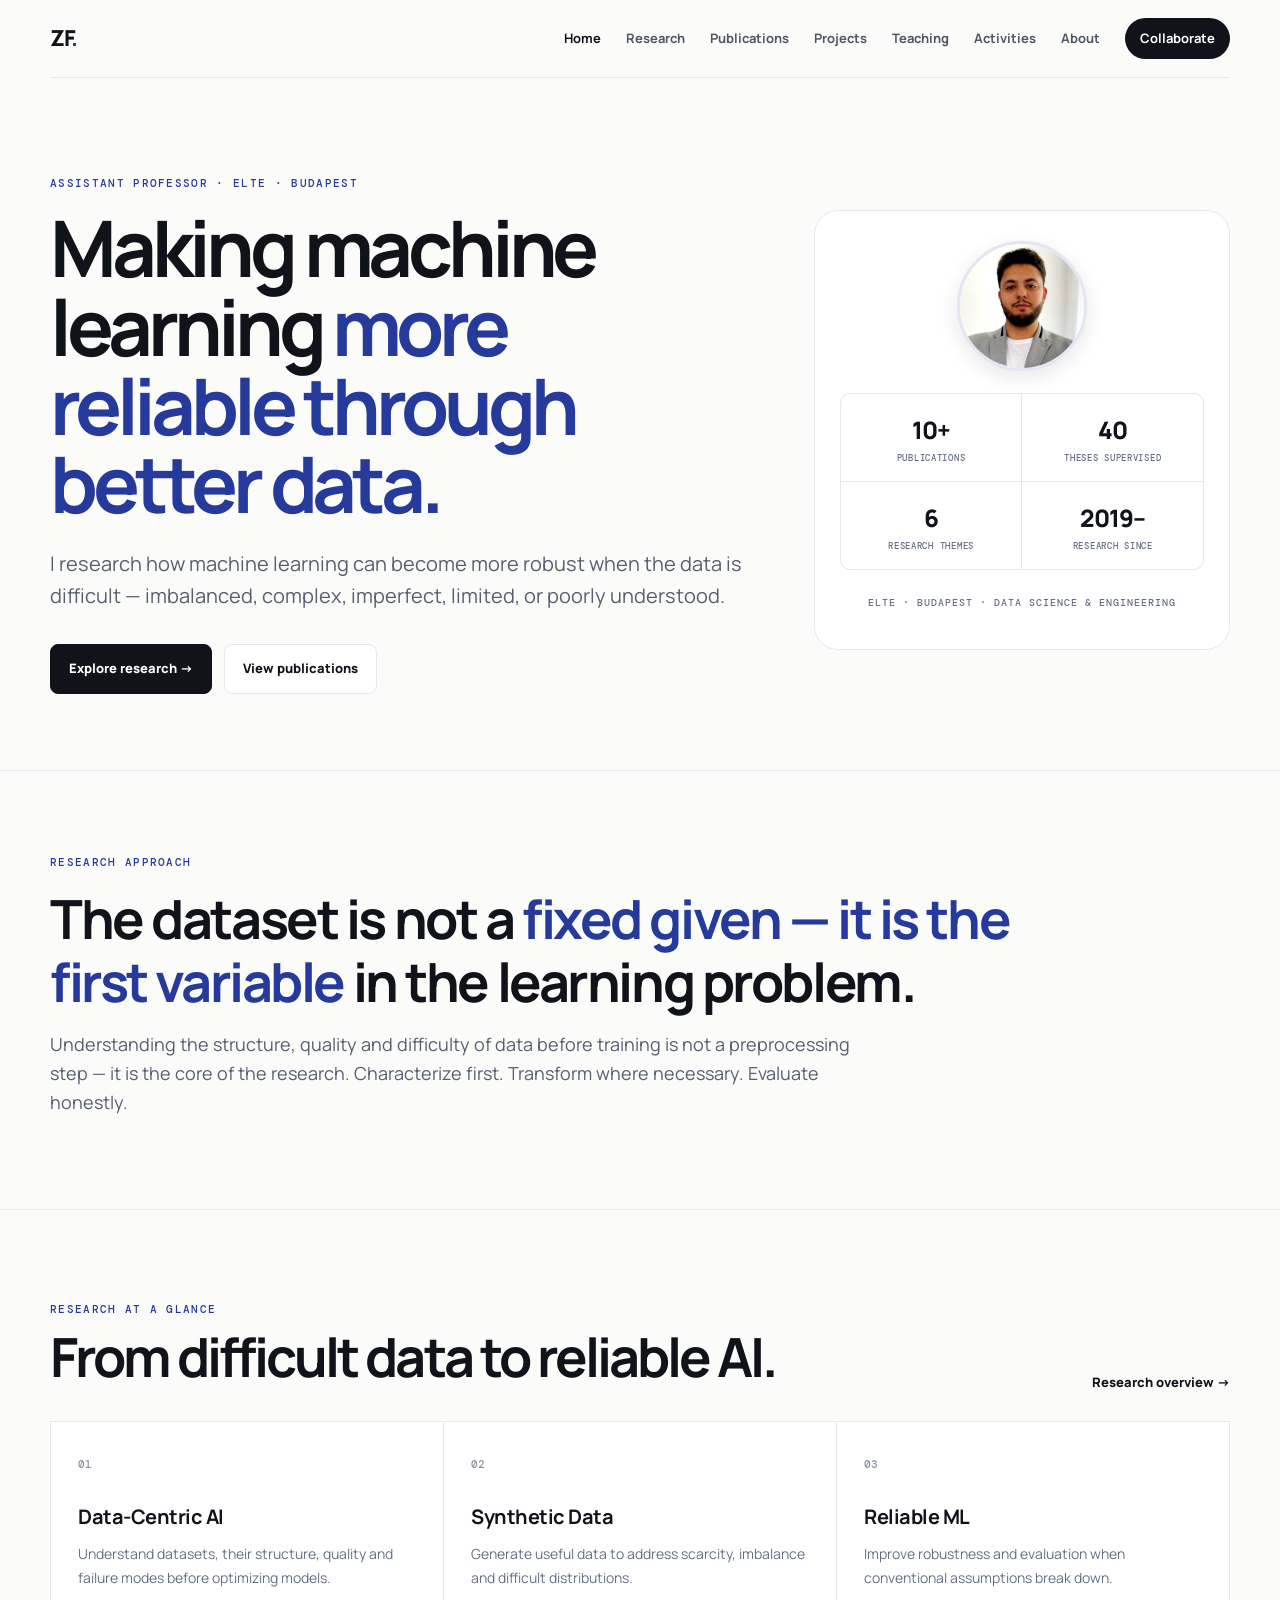
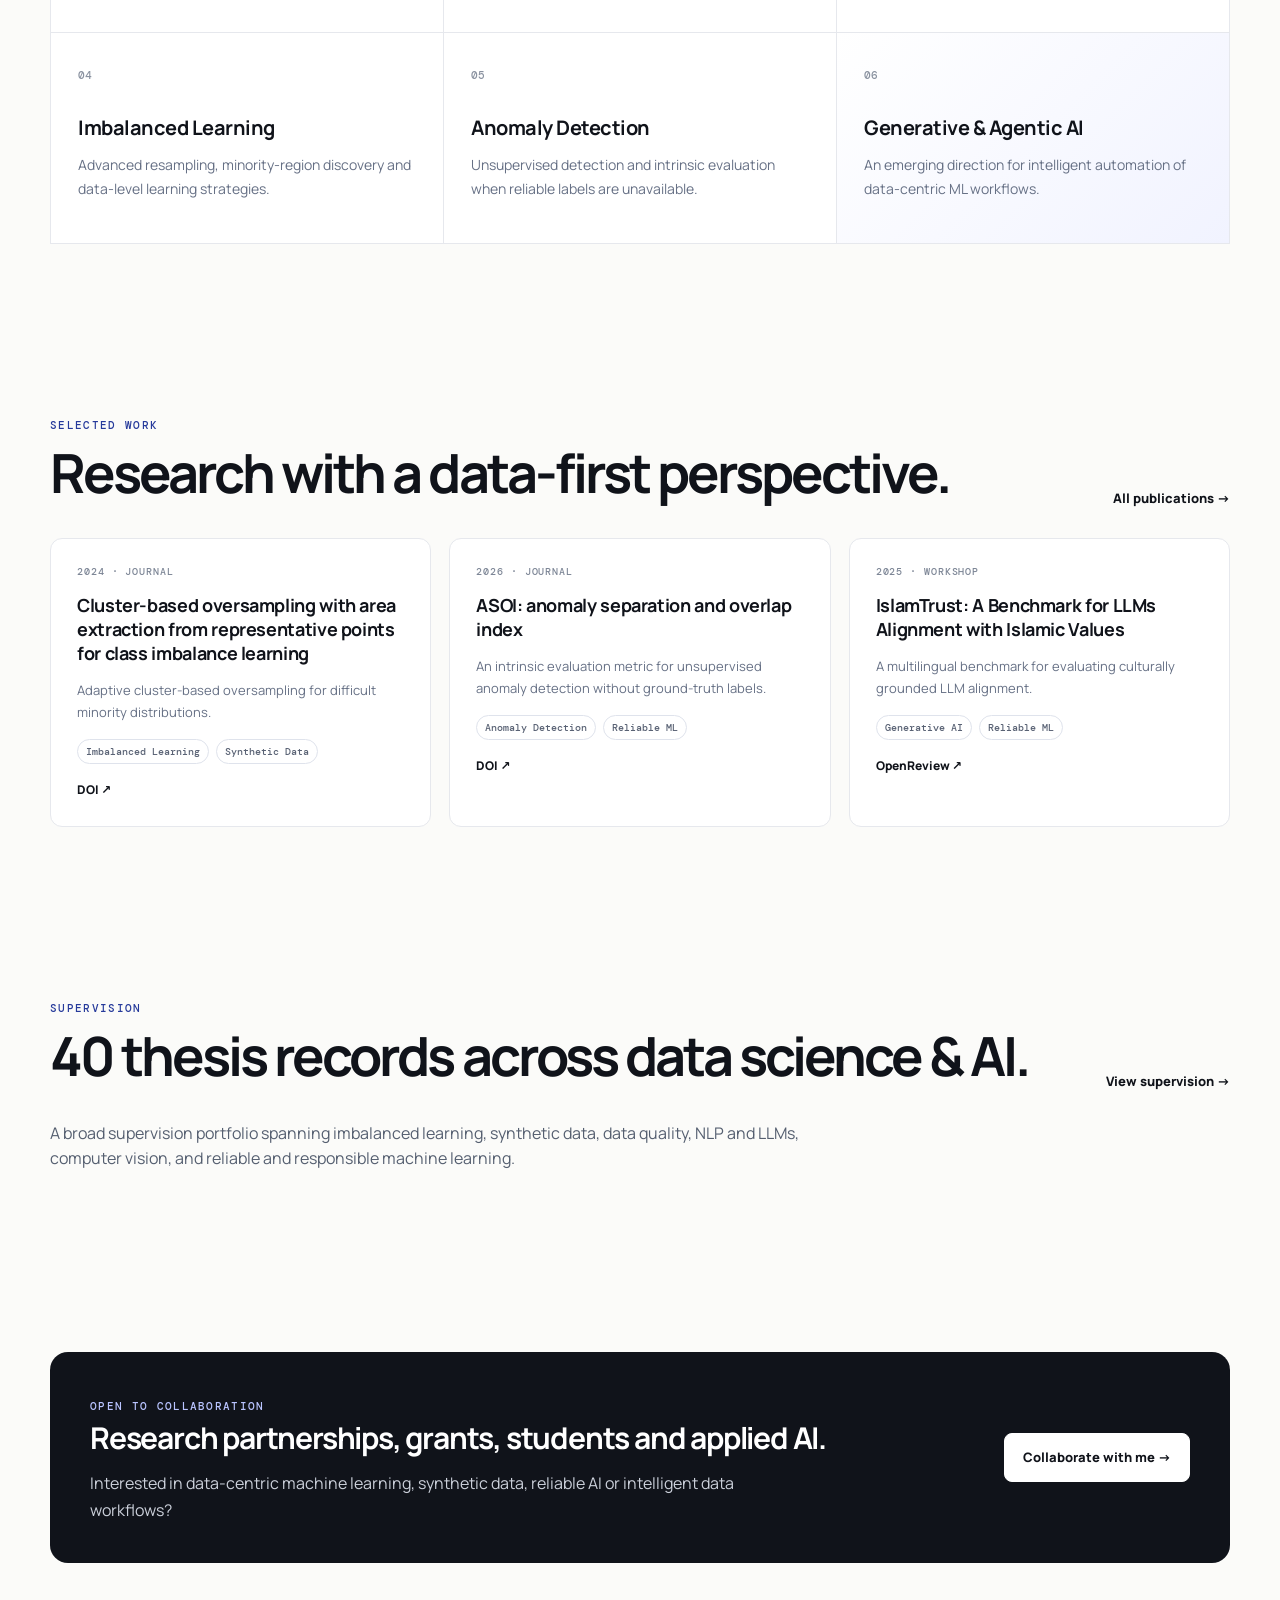
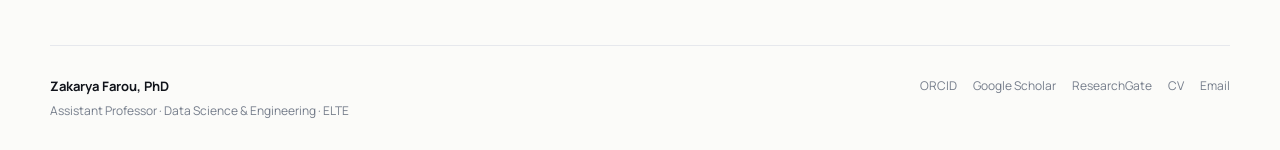
==== index.html @ cedb20f7 "Fixed Code bugs" ====
<!doctype html><html lang="en"><head><meta charset="utf-8"><meta name="viewport" content="width=device-width,initial-scale=1"><title>Zakarya Farou, PhD — Data-Centric & Reliable Machine Learning</title><meta name="description" content="Zakarya Farou is an Assistant Professor in Data Science and Engineering at Eötvös Loránd University (ELTE). Research in data-centric AI, synthetic data, imbalanced learning, anomaly detection and reliable machine learning."><meta property="og:type" content="website"><meta property="og:title" content="Zakarya Farou, PhD — Data-Centric & Reliable ML"><meta property="og:description" content="Assistant Professor at ELTE. Research in data-centric AI, synthetic data, imbalanced learning, anomaly detection and reliable machine learning."><meta property="og:url" content="https://zakaryafarou.github.io/"><meta property="og:image" content="https://zakaryafarou.github.io/assets/images/zakarya-farou.jpg"><meta property="og:site_name" content="Zakarya Farou"><meta name="twitter:card" content="summary_large_image"><meta name="twitter:title" content="Zakarya Farou, PhD"><meta name="twitter:description" content="Assistant Professor at ELTE. Research in data-centric AI, synthetic data, imbalanced learning and reliable ML."><link rel="canonical" href="https://zakaryafarou.github.io/"><link rel="stylesheet" href="css/site.css"></head><body>
<header class="nav wrap"><a class="brand" href="index.html">ZF<span>.</span></a><nav><a href="index.html">Home</a><a href="research.html">Research</a><a href="publications.html">Publications</a><a href="projects.html">Projects</a><a href="teaching.html">Teaching</a><a href="activities.html">Activities</a><a href="about.html">About</a><a class="cta" href="collaborate.html">Collaborate</a></nav><button class="menu-toggle" aria-label="Menu" aria-expanded="false"><span class="bar"></span><span class="bar"></span><span class="bar"></span></button></header>
<main><section class="hero wrap"><div><p class="eyebrow">ASSISTANT PROFESSOR · ELTE · BUDAPEST</p><h1>Making machine learning <em>more reliable through better data.</em></h1><p class="lead">I research how machine learning can become more robust when the data is difficult — imbalanced, complex, imperfect, limited, or poorly understood.</p><div class="actions"><a class="button primary" href="research.html">Explore research →</a><a class="button secondary" href="publications.html">View publications</a></div></div><div class="hero-visual"><img class="hero-photo" src="assets/images/zakarya-farou.jpg" alt="Zakarya Farou"><div class="hero-stats"><div class="hero-stat"><strong>10+</strong><span>Publications</span></div><div class="hero-stat"><strong>40</strong><span>Theses supervised</span></div><div class="hero-stat"><strong>6</strong><span>Research themes</span></div><div class="hero-stat"><strong>2019–</strong><span>Research since</span></div></div><p class="hero-id-label">ELTE · BUDAPEST · DATA SCIENCE & ENGINEERING</p></div></section>
<section class="statement"><div class="wrap"><p class="kicker">RESEARCH APPROACH</p><h2>The dataset is not a <span>fixed given — it is the first variable</span> in the learning problem.</h2><p class="lead" style="font-size:18px;max-width:800px;margin-top:16px">Understanding the structure, quality and difficulty of data before training is not a preprocessing step — it is the core of the research. Characterize first. Transform where necessary. Evaluate honestly.</p></div></section>
<section class="block wrap"><div class="section-head"><div><p class="kicker">RESEARCH AT A GLANCE</p><h2>From difficult data to reliable AI.</h2></div><a href="research.html">Research overview →</a></div><div class="theme-grid"><a class="theme" href="research.html#data"><small>01</small><h3>Data-Centric AI</h3><p>Understand datasets, their structure, quality and failure modes before optimizing models.</p></a><a class="theme" href="research.html#synthetic"><small>02</small><h3>Synthetic Data</h3><p>Generate useful data to address scarcity, imbalance and difficult distributions.</p></a><a class="theme" href="research.html#reliable"><small>03</small><h3>Reliable ML</h3><p>Improve robustness and evaluation when conventional assumptions break down.</p></a><a class="theme" href="research.html#imbalance"><small>04</small><h3>Imbalanced Learning</h3><p>Advanced resampling, minority-region discovery and data-level learning strategies.</p></a><a class="theme" href="research.html#anomaly"><small>05</small><h3>Anomaly Detection</h3><p>Unsupervised detection and intrinsic evaluation when reliable labels are unavailable.</p></a><a class="theme future" href="research.html#agentic"><small>06</small><h3>Generative & Agentic AI</h3><p>An emerging direction for intelligent automation of data-centric ML workflows.</p></a></div></section>
<section class="block wrap"><div class="section-head"><div><p class="kicker">SELECTED WORK</p><h2>Research with a data-first perspective.</h2></div><a href="publications.html">All publications →</a></div><div class="paper-grid"><article class="paper-card"><div class="paper-meta">2024 · JOURNAL</div><h3>Cluster-based oversampling with area extraction from representative points for class imbalance learning</h3><p>Adaptive cluster-based oversampling for difficult minority distributions.</p><div class="tags"><span class="tag">Imbalanced Learning</span><span class="tag">Synthetic Data</span></div><a class="paper-links" href="https://doi.org/10.1016/j.iswa.2024.200357">DOI ↗</a></article><article class="paper-card"><div class="paper-meta">2026 · JOURNAL</div><h3>ASOI: anomaly separation and overlap index</h3><p>An intrinsic evaluation metric for unsupervised anomaly detection without ground-truth labels.</p><div class="tags"><span class="tag">Anomaly Detection</span><span class="tag">Reliable ML</span></div><a class="paper-links" href="https://doi.org/10.1007/s40747-025-02204-0">DOI ↗</a></article><article class="paper-card"><div class="paper-meta">2025 · WORKSHOP</div><h3>IslamTrust: A Benchmark for LLMs Alignment with Islamic Values</h3><p>A multilingual benchmark for evaluating culturally grounded LLM alignment.</p><div class="tags"><span class="tag">Generative AI</span><span class="tag">Reliable ML</span></div><a class="paper-links" href="https://openreview.net/forum?id=PBcv90iKFB">OpenReview ↗</a></article></div></section>
<section class="block wrap"><div class="section-head"><div><p class="kicker">SUPERVISION</p><h2>40 thesis records across data science & AI.</h2></div><a href="teaching.html#supervision-record">View supervision →</a></div><p class="lead" style="font-size:16px;max-width:820px">A broad supervision portfolio spanning imbalanced learning, synthetic data, data quality, NLP and LLMs, computer vision, and reliable and responsible machine learning.</p></section><section class="block wrap"><div class="callout"><div><p class="kicker" style="color:#b9c4ff">OPEN TO COLLABORATION</p><h2>Research partnerships, grants, students and applied AI.</h2><p>Interested in data-centric machine learning, synthetic data, reliable AI or intelligent data workflows?</p></div><a class="button" href="collaborate.html">Collaborate with me →</a></div></section></main>
<footer class="wrap"><div><strong>Zakarya Farou, PhD</strong><span>Assistant Professor · Data Science & Engineering · ELTE</span></div><div class="footer-links"><a href="https://orcid.org/0000-0003-3996-2656">ORCID</a><a href="https://scholar.google.com/citations?user=FM-8ArsAAAAJ">Google Scholar</a><a href="https://www.researchgate.net/profile/Zakarya-Farou">ResearchGate</a><a href="cv.html">CV</a><a href="mailto:zakaryafarou@inf.elte.hu">Email</a></div></footer><script src="js/site.js"></script></body></html>
---- css/site.css ----
@import url('https://fonts.googleapis.com/css2?family=DM+Mono:wght@400;500&family=Manrope:wght@400;500;600;700;800&display=swap');
:root{--ink:#10131a;--muted:#667085;--line:#e6e8ed;--paper:#fbfbf9;--card:#fff;--accent:#263a9b;--accent2:#c46a18;--soft:#eef1ff;--max:1180px}
*{box-sizing:border-box}html{scroll-behavior:smooth}body{margin:0;background:var(--paper);color:var(--ink);font-family:Manrope,system-ui,sans-serif;line-height:1.65}a{color:inherit;text-decoration:none}a:hover{color:var(--accent)}.wrap{width:min(calc(100% - 40px),var(--max));margin:auto}
.nav{height:78px;border-bottom:1px solid var(--line);display:flex;align-items:center;justify-content:space-between;position:sticky;top:0;background:rgba(251,251,249,.94);backdrop-filter:blur(12px);z-index:10}.brand{font-weight:800;font-size:22px;letter-spacing:-.06em}.brand span{color:var(--accent)}nav{display:flex;gap:25px;align-items:center;font-size:13px;font-weight:700}nav a{color:#4e5665}nav a.active,nav a:hover{color:var(--ink)}nav .cta{background:var(--ink);color:#fff;padding:10px 15px;border-radius:999px}.hero{padding:88px 0 76px;display:grid;grid-template-columns:1.25fr .75fr;gap:70px;align-items:center}.eyebrow,.kicker{font:500 11px/1.2 'DM Mono',monospace;letter-spacing:.12em;color:var(--accent);text-transform:uppercase}.hero h1{font-size:clamp(44px,6.3vw,78px);line-height:1.01;letter-spacing:-.065em;margin:18px 0 25px;max-width:850px}.hero h1 em{font-style:normal;color:var(--accent)}.lead{font-size:20px;line-height:1.6;color:#555f70;max-width:720px}.actions{display:flex;gap:12px;margin-top:32px;flex-wrap:wrap}.button{display:inline-flex;align-items:center;gap:10px;padding:13px 18px;border-radius:8px;font-weight:800;font-size:13px;border:1px solid var(--line)}.button.primary{background:var(--ink);color:#fff;border-color:var(--ink)}.button.secondary{background:#fff}.hero-visual{min-height:390px;border:1px solid var(--line);border-radius:24px;background:#fff;padding:30px 25px;display:flex;flex-direction:column;align-items:center;justify-content:center}.visual-grid{position:absolute;inset:0;background-image:linear-gradient(#edf0f5 1px,transparent 1px),linear-gradient(90deg,#edf0f5 1px,transparent 1px);background-size:42px 42px}.visual-core{position:absolute;left:50%;top:50%;transform:translate(-50%,-50%);width:150px;height:150px;border:1px solid #b7c0ec;border-radius:50%;box-shadow:0 0 0 22px #f4f5ff,0 0 0 23px #dce2ff}.visual-core:after{content:'DATA';position:absolute;inset:0;display:grid;place-items:center;font:500 13px 'DM Mono';color:var(--accent)}.signal{position:absolute;height:1px;background:#aab3c9;transform-origin:left}.s1{width:160px;left:14%;top:28%;transform:rotate(17deg)}.s2{width:180px;left:52%;top:34%;transform:rotate(136deg)}.s3{width:170px;left:43%;top:63%;transform:rotate(-26deg)}.dot{width:9px;height:9px;background:var(--accent);border-radius:50%;position:absolute}.d1{left:13%;top:27%}.d2{right:15%;top:28%}.d3{left:38%;bottom:14%}.visual-caption{position:absolute;bottom:18px;left:20px;font:500 10px 'DM Mono';letter-spacing:.1em;color:#70798a}.statement{border-top:1px solid var(--line);border-bottom:1px solid var(--line);padding:74px 0}.statement h2{font-size:clamp(30px,4.4vw,54px);line-height:1.16;letter-spacing:-.045em;max-width:1000px;margin:18px 0}.statement h2 span{color:var(--accent)}section.block{padding:82px 0}.section-head{display:flex;justify-content:space-between;align-items:end;gap:25px;margin-bottom:28px}.section-head h2,.page-head h1{font-size:clamp(34px,4.5vw,54px);line-height:1.08;letter-spacing:-.055em;margin:8px 0}.section-head>a{font-size:13px;font-weight:800}.theme-grid{display:grid;grid-template-columns:repeat(3,1fr);gap:1px;background:var(--line);border:1px solid var(--line)}.theme{background:#fff;padding:27px;min-height:210px}.theme small{font:500 11px 'DM Mono';color:#8a92a0}.theme h3{font-size:20px;letter-spacing:-.025em;margin:25px 0 9px}.theme p{font-size:14px;color:var(--muted);margin:0}.theme.future{background:linear-gradient(135deg,#fff,#f1f3ff)}.paper-grid{display:grid;grid-template-columns:repeat(3,1fr);gap:18px}.paper-card{background:#fff;border:1px solid var(--line);padding:26px;border-radius:12px}.paper-meta{font:500 10px 'DM Mono';letter-spacing:.09em;text-transform:uppercase;color:#7d8696}.paper-card h3{font-size:18px;line-height:1.35;letter-spacing:-.02em;margin:15px 0}.paper-card p{font-size:13px;color:var(--muted)}.tags{display:flex;gap:7px;flex-wrap:wrap;margin:16px 0}.tag{font:500 10px 'DM Mono';border:1px solid #dfe3ec;border-radius:999px;padding:5px 8px;color:#596274}.paper-links{display:flex;gap:12px;font-size:12px;font-weight:800}.callout{background:var(--ink);color:#fff;border-radius:18px;padding:40px;display:flex;justify-content:space-between;gap:30px;align-items:center}.callout h2{margin:0;font-size:30px;letter-spacing:-.04em}.callout p{color:#cbd0da;max-width:650px;margin:8px 0 0}.callout .button{background:#fff;color:var(--ink);border-color:#fff}.page-head{padding:76px 0 48px;border-bottom:1px solid var(--line)}.page-head p{max-width:720px;color:var(--muted);font-size:18px}.research-flow{display:grid;grid-template-columns:repeat(6,1fr);gap:0;margin:35px 0}.flow{padding:20px 13px;border:1px solid var(--line);margin-right:-1px;background:#fff;min-height:140px}.flow strong{display:block;font-size:13px}.flow span{font-size:11px;color:var(--muted)}.research-section{padding:48px 0;border-bottom:1px solid var(--line);display:grid;grid-template-columns:.7fr 1.3fr;gap:70px}.research-section h2{font-size:28px;letter-spacing:-.035em;margin:0}.research-section p{color:#5f6877}.project-list{display:grid;gap:16px}.project{background:#fff;border:1px solid var(--line);padding:27px;border-radius:12px}.project .status{font:500 10px 'DM Mono';text-transform:uppercase;color:var(--accent)}.project h2{margin:10px 0;font-size:24px;letter-spacing:-.03em}.project p{color:var(--muted);max-width:800px}.project-meta{display:flex;gap:25px;flex-wrap:wrap;font-size:12px;color:#697282}.filters{display:flex;gap:9px;flex-wrap:wrap;margin:25px 0}.filter{cursor:pointer;border:1px solid var(--line);background:#fff;padding:8px 12px;border-radius:999px;font:500 11px 'DM Mono'}.filter.active{background:var(--ink);color:#fff;border-color:var(--ink)}.pub-list{display:grid;gap:0;border-top:1px solid var(--line)}.pub{display:grid;grid-template-columns:75px 1fr auto;gap:25px;padding:27px 0;border-bottom:1px solid var(--line)}.pub-year{font:500 12px 'DM Mono';color:#7a8290}.pub h2{font-size:19px;line-height:1.35;margin:0 0 8px;letter-spacing:-.025em}.pub .authors,.pub .venue{font-size:13px;color:var(--muted)}.pub-links{display:flex;gap:10px;justify-content:end;font-size:11px;font-weight:800}.bio-grid{display:grid;grid-template-columns:1.2fr .8fr;gap:60px}.profile-box{background:#fff;border:1px solid var(--line);padding:28px;border-radius:14px}.profile-box dl{display:grid;grid-template-columns:120px 1fr;gap:12px;font-size:13px;margin:0}.profile-box dt{color:#7a8290}.profile-box dd{margin:0;font-weight:700}.contact-grid{display:grid;grid-template-columns:repeat(2,1fr);gap:18px}.contact-card{background:#fff;border:1px solid var(--line);padding:26px;border-radius:12px}.contact-card h3{margin-top:0}.contact-card p{color:var(--muted);font-size:14px}.timeline{border-left:1px solid #cfd4dd;margin:20px 0 0 8px}.event{padding:0 0 32px 28px;position:relative}.event:before{content:'';width:9px;height:9px;border-radius:50%;background:var(--accent);position:absolute;left:-5px;top:6px}.event .year{font:500 11px 'DM Mono';color:var(--accent)}footer{border-top:1px solid var(--line);padding:30px 0;margin-top:50px;display:flex;justify-content:space-between;gap:25px;font-size:12px;color:#747c8a}footer strong{display:block;color:var(--ink);font-size:13px}footer span{display:block;margin-top:3px}.footer-links{display:flex;gap:16px;flex-wrap:wrap}.note{font-size:12px;color:#7b8390;margin-top:25px}.hide{display:none!important}
/* Hamburger menu */
.menu-toggle{display:none;background:none;border:none;cursor:pointer;padding:6px;color:var(--ink);flex-direction:column;gap:5px;align-items:center;justify-content:center;margin-left:8px}
.menu-toggle .bar{display:block;width:22px;height:2px;background:currentColor;border-radius:1px;transition:transform .22s ease,opacity .22s ease}
.menu-toggle.open .bar:nth-child(1){transform:translateY(7px) rotate(45deg)}
.menu-toggle.open .bar:nth-child(2){opacity:0;transform:scaleX(0)}
.menu-toggle.open .bar:nth-child(3){transform:translateY(-7px) rotate(-45deg)}
@media(max-width:900px){nav{gap:12px}.nav{padding:0 20px}.hero{grid-template-columns:1fr;gap:35px}.hero-visual{min-height:300px}.theme-grid,.paper-grid{grid-template-columns:1fr 1fr}.research-flow{grid-template-columns:repeat(3,1fr)}.research-section,.bio-grid{grid-template-columns:1fr;gap:25px}.pub{grid-template-columns:55px 1fr}.pub-links{grid-column:2;justify-content:start}.contact-grid{grid-template-columns:1fr}}
@media(max-width:650px){
.menu-toggle{display:flex}
nav{display:none;flex-direction:column;gap:2px;position:absolute;top:78px;left:0;right:0;background:rgba(251,251,249,.98);border-bottom:1px solid var(--line);padding:10px 20px 16px;z-index:20;backdrop-filter:blur(12px)}
nav.open{display:flex}
nav .cta{margin-top:6px;align-self:flex-start}
.wrap{width:min(calc(100% - 28px),var(--max))}.hero{padding:58px 0}.hero h1{font-size:44px}.theme-grid,.paper-grid{grid-template-columns:1fr}.statement{padding:55px 0}.section-head{display:block}.research-flow{grid-template-columns:1fr 1fr}.flow{min-height:110px}.callout{display:block;padding:28px}.callout .button{margin-top:20px}footer{display:block}.footer-links{margin-top:15px}}

/* Profile photo */
.profile-photo {
  display: flex;
  justify-content: center;
  margin: 1.5rem 0 2rem;
}
.profile-photo img {
  width: 180px;
  height: 180px;
  object-fit: cover;
  border-radius: 50%;
  border: 4px solid rgba(30, 42, 110, 0.10);
}
.hero-photo{display:block;width:130px;height:130px;object-fit:cover;border-radius:50%;border:3px solid rgba(38,58,155,.12);box-shadow:0 6px 20px rgba(16,19,26,.1);margin:0 auto 22px}
.hero-stats{display:grid;grid-template-columns:1fr 1fr;gap:1px;background:var(--line);border:1px solid var(--line);border-radius:10px;overflow:hidden;width:100%;margin-bottom:16px}
.hero-stat{background:#fff;padding:16px;text-align:center}
.hero-stat strong{display:block;font-size:24px;font-weight:800;letter-spacing:-.04em;color:var(--ink)}
.hero-stat span{font:500 9px/1.4 'DM Mono';text-transform:uppercase;letter-spacing:.08em;color:var(--muted);display:block;margin-top:3px}
.hero-id-label{font:500 10px 'DM Mono';letter-spacing:.1em;color:var(--muted);text-align:center}

/* Research evolution timeline */
.evolution-block{padding-top:5.5rem}.evolution-intro{max-width:430px;color:var(--muted);line-height:1.7}.evolution-timeline{position:relative;margin-top:3rem;padding-left:150px}.evolution-timeline:before{content:"";position:absolute;left:118px;top:8px;bottom:8px;width:1px;background:var(--line)}.evolution-item{position:relative;display:grid;grid-template-columns:1fr;gap:.7rem;padding:0 0 2.7rem}.evolution-year{position:absolute;left:-150px;top:0;width:105px;text-align:right;font-size:.72rem;letter-spacing:.12em;font-weight:700;color:var(--muted)}.evolution-dot{position:absolute;left:-36px;top:3px;width:10px;height:10px;border:2px solid var(--ink);background:var(--paper);border-radius:50%;box-sizing:border-box}.evolution-card{border:1px solid var(--line);background:rgba(255,255,255,.025);padding:1.35rem 1.5rem}.evolution-card span{font-size:.68rem;letter-spacing:.14em;font-weight:700;color:var(--accent)}.evolution-card h3{margin:.45rem 0 .6rem;font-size:1.15rem;line-height:1.3}.evolution-card p{margin:0;max-width:760px;color:var(--muted);line-height:1.7}.evolution-item.current .evolution-card{border-color:var(--accent);box-shadow:inset 3px 0 0 var(--accent)}.evolution-item.current .evolution-dot{background:var(--accent);border-color:var(--accent)}.evolution-item.emerging .evolution-card{border-style:dashed}.evolution-item.emerging .evolution-dot{border-color:var(--accent)}
@media(max-width:760px){.evolution-timeline{padding-left:34px}.evolution-timeline:before{left:8px}.evolution-year{position:static;width:auto;text-align:left;margin-left:0;margin-bottom:.15rem}.evolution-dot{left:3px;top:42px}.evolution-item{padding-bottom:2rem}.evolution-intro{margin-top:1rem}}

/* Supervision record */
.section-lead{max-width:780px;color:var(--muted);font-size:15px;margin:12px 0 0}.supervision-stats{display:grid;grid-template-columns:repeat(auto-fit,minmax(150px,1fr));gap:1px;background:var(--line);border:1px solid var(--line);margin:30px 0}.supervision-stat{background:#fff;padding:22px}.supervision-stat strong{display:block;font-size:25px;letter-spacing:-.04em}.supervision-stat span{font:500 10px 'DM Mono';text-transform:uppercase;letter-spacing:.08em;color:var(--muted)}.supervision-themes{display:flex;flex-wrap:wrap;gap:7px;margin:24px 0}.supervision-list{display:grid;grid-template-columns:repeat(2,1fr);gap:12px;margin-top:28px}.supervision-item{background:#fff;border:1px solid var(--line);padding:20px;border-radius:10px}.supervision-meta{font:500 10px 'DM Mono';text-transform:uppercase;letter-spacing:.08em;color:var(--accent)}.supervision-item h3{font-size:16px;line-height:1.4;letter-spacing:-.015em;margin:10px 0 0}.supervision-item h3::first-letter{}
@media(max-width:760px){.supervision-list{grid-template-columns:1fr}}

/* Publication overview */
.pub-overview{display:grid;grid-template-columns:1.1fr .9fr;gap:45px;align-items:end;margin-bottom:42px}.pub-overview h2{font-size:clamp(28px,3.8vw,44px);line-height:1.1;letter-spacing:-.05em;margin:8px 0 12px}.pub-overview p{max-width:700px;color:var(--muted);font-size:15px}.pub-overview-stats{display:grid;grid-template-columns:repeat(3,1fr);gap:1px;background:var(--line);border:1px solid var(--line)}.pub-overview-stats div{background:#fff;padding:18px}.pub-overview-stats strong{display:block;font-size:20px;letter-spacing:-.035em}.pub-overview-stats span{display:block;margin-top:5px;font:500 9px/1.4 'DM Mono';text-transform:uppercase;letter-spacing:.06em;color:var(--muted)}
.pub.selected{background:linear-gradient(90deg,rgba(238,241,255,.45),transparent);padding-left:12px;padding-right:12px;margin:0 -12px}.pub-type{font:500 9px 'DM Mono';letter-spacing:.08em;text-transform:uppercase;color:var(--accent);margin-bottom:7px}.pub .tags{margin:10px 0 0}.pub .tag{font-size:9px;padding:4px 7px}
@media(max-width:900px){.pub-overview{grid-template-columns:1fr;gap:20px}}
@media(max-width:650px){.pub-overview-stats{grid-template-columns:1fr}.pub.selected{margin:0;padding-left:10px;padding-right:10px}}
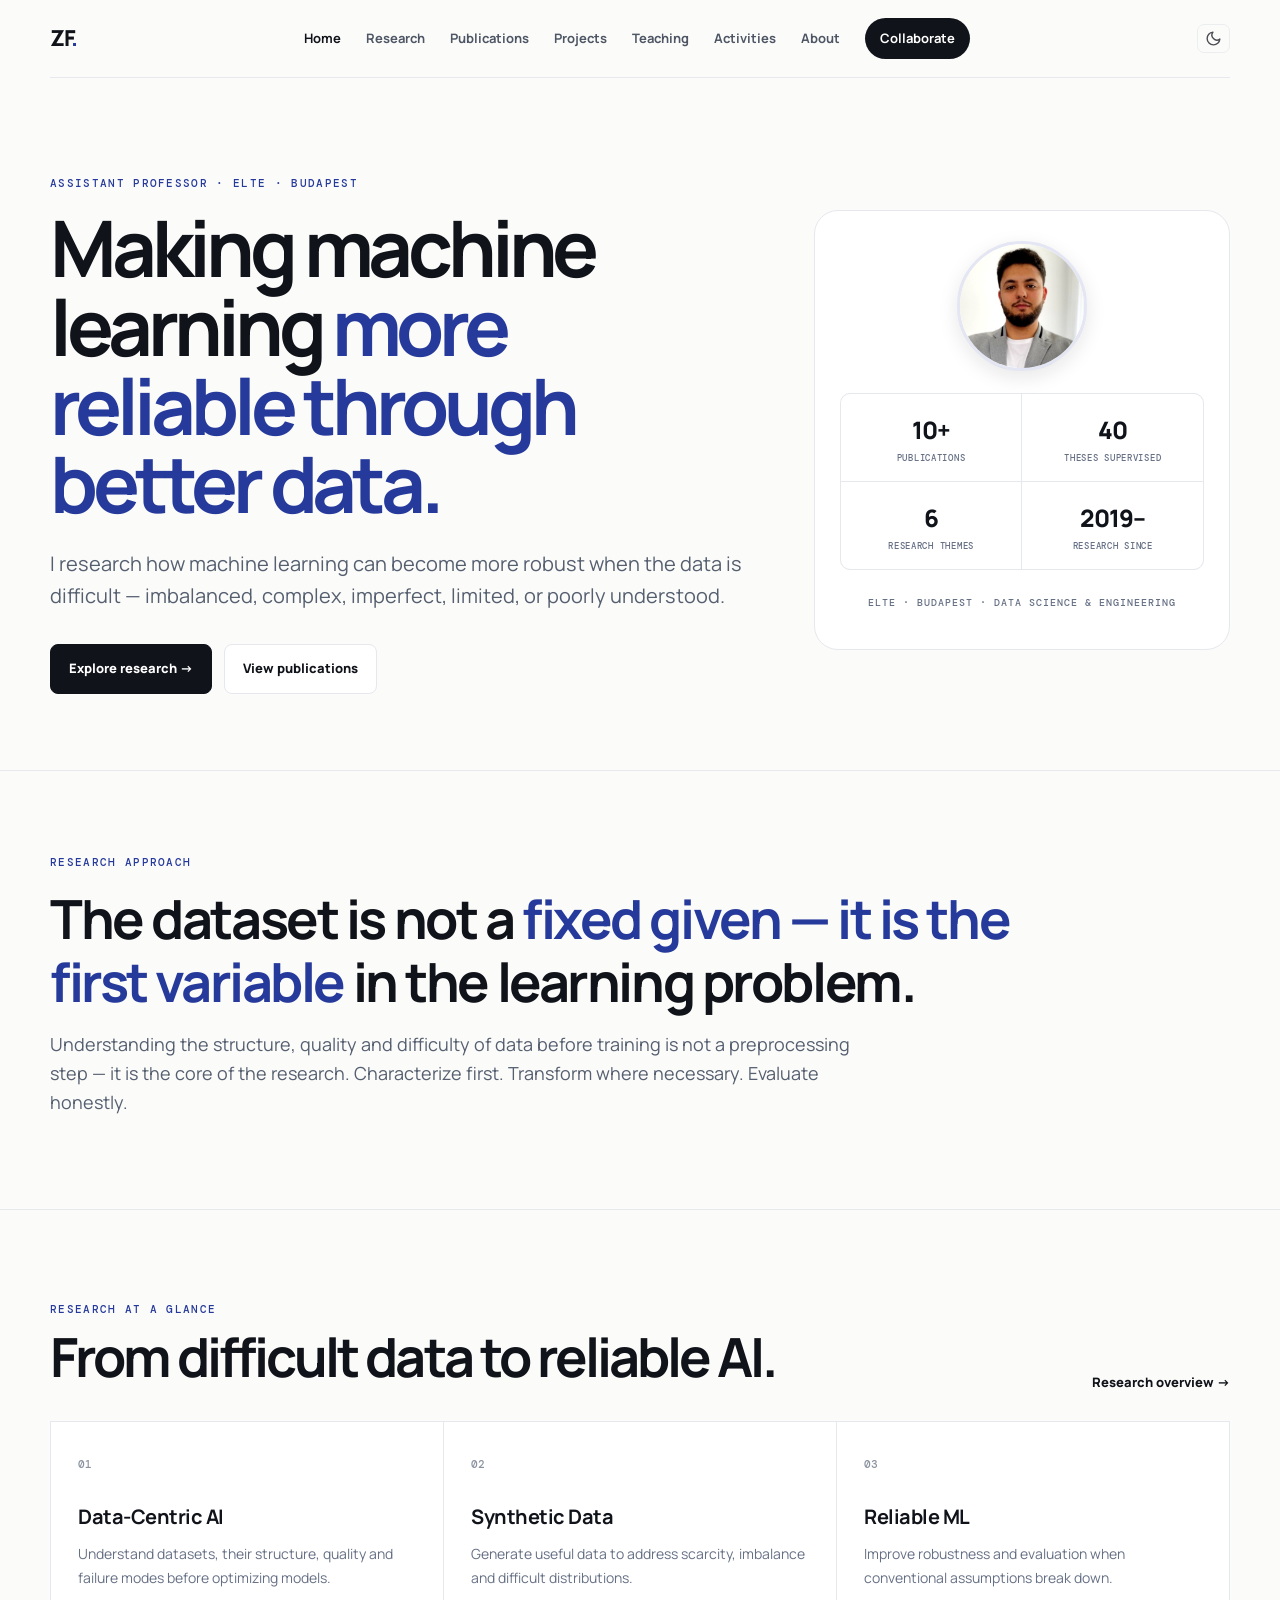
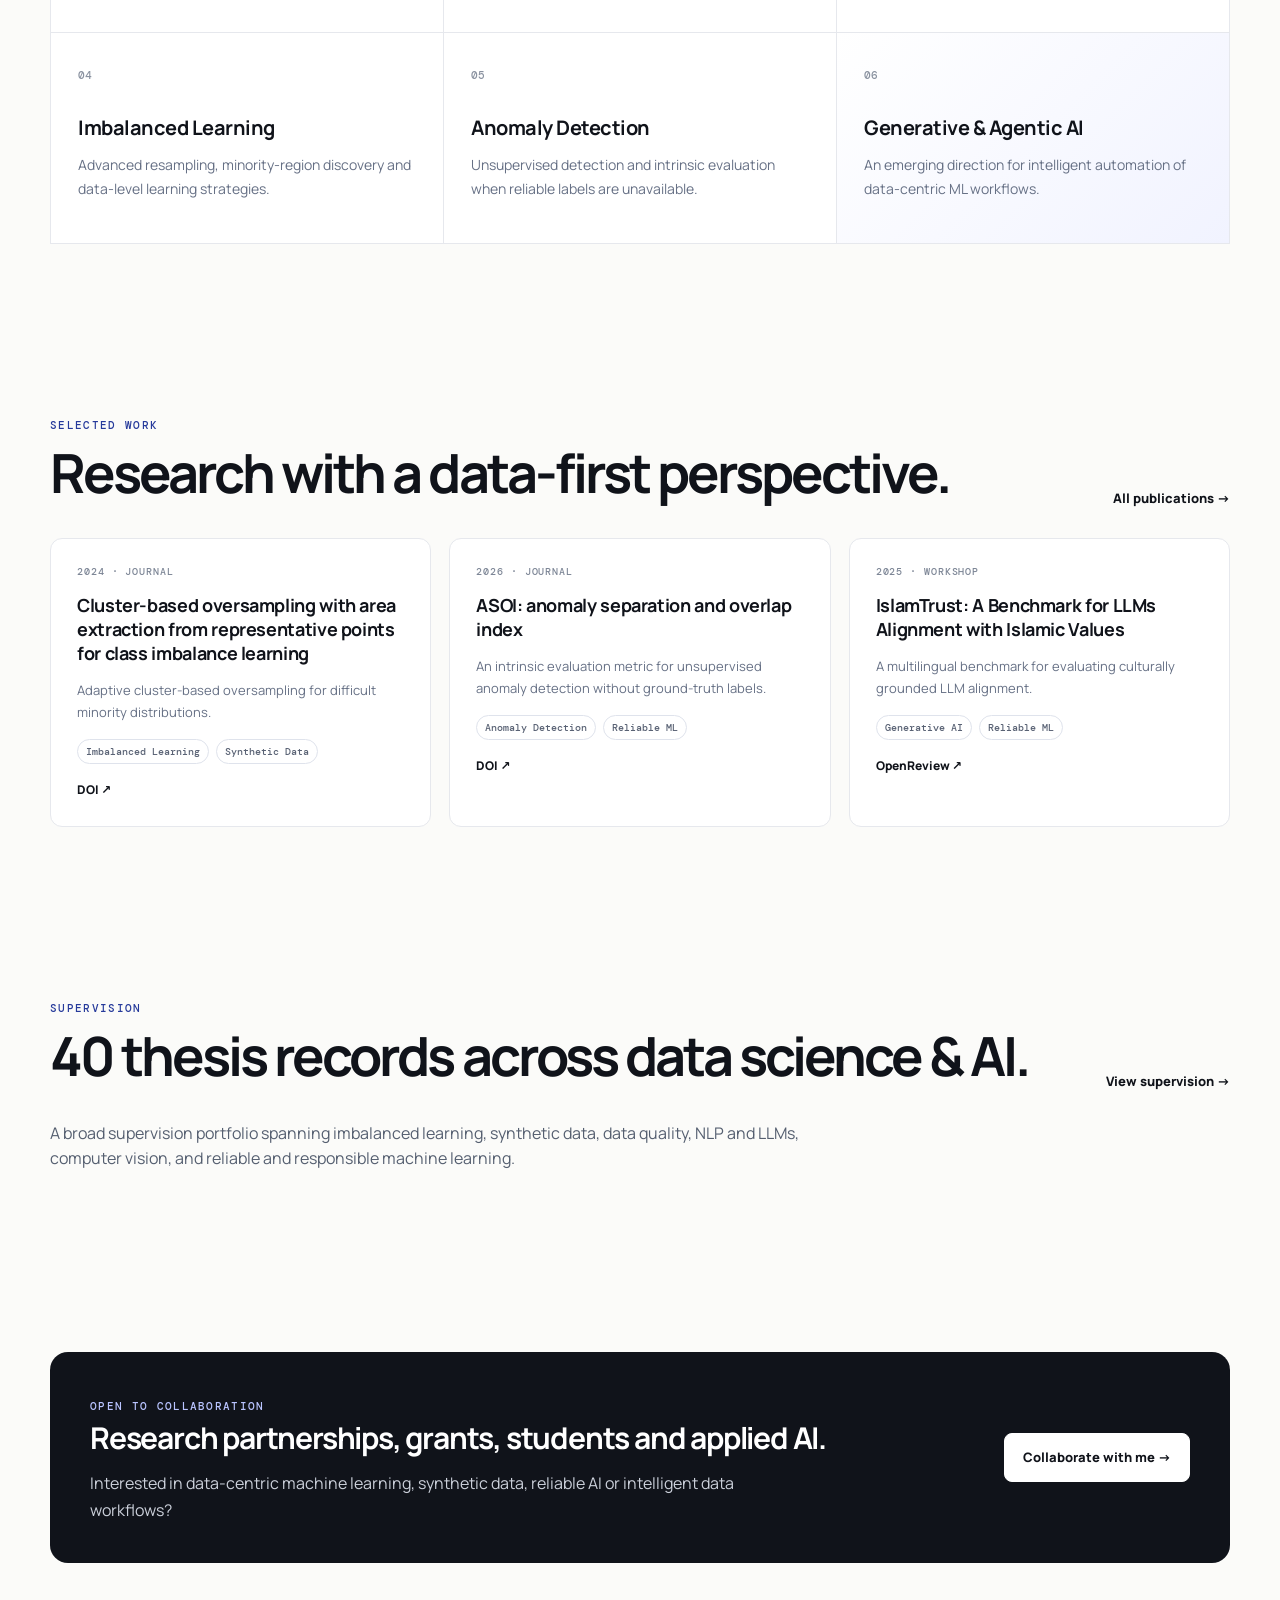
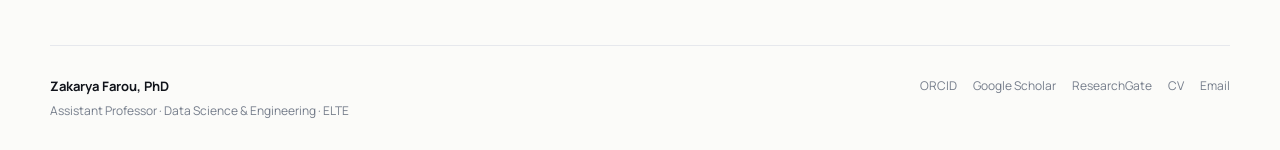
==== commit 4a9c5372: "added toggle button for light/dark mode" ====
--- a/index.html
+++ b/index.html
@@ -1,6 +1,6 @@
-<!doctype html><html lang="en"><head><meta charset="utf-8"><meta name="viewport" content="width=device-width,initial-scale=1"><title>Zakarya Farou, PhD — Data-Centric & Reliable Machine Learning</title><meta name="description" content="Zakarya Farou is an Assistant Professor in Data Science and Engineering at Eötvös Loránd University (ELTE). Research in data-centric AI, synthetic data, imbalanced learning, anomaly detection and reliable machine learning."><meta property="og:type" content="website"><meta property="og:title" content="Zakarya Farou, PhD — Data-Centric & Reliable ML"><meta property="og:description" content="Assistant Professor at ELTE. Research in data-centric AI, synthetic data, imbalanced learning, anomaly detection and reliable machine learning."><meta property="og:url" content="https://zakaryafarou.github.io/"><meta property="og:image" content="https://zakaryafarou.github.io/assets/images/zakarya-farou.jpg"><meta property="og:site_name" content="Zakarya Farou"><meta name="twitter:card" content="summary_large_image"><meta name="twitter:title" content="Zakarya Farou, PhD"><meta name="twitter:description" content="Assistant Professor at ELTE. Research in data-centric AI, synthetic data, imbalanced learning and reliable ML."><link rel="canonical" href="https://zakaryafarou.github.io/"><link rel="stylesheet" href="css/site.css"></head><body>
-<header class="nav wrap"><a class="brand" href="index.html">ZF<span>.</span></a><nav><a href="index.html">Home</a><a href="research.html">Research</a><a href="publications.html">Publications</a><a href="projects.html">Projects</a><a href="teaching.html">Teaching</a><a href="activities.html">Activities</a><a href="about.html">About</a><a class="cta" href="collaborate.html">Collaborate</a></nav><button class="menu-toggle" aria-label="Menu" aria-expanded="false"><span class="bar"></span><span class="bar"></span><span class="bar"></span></button></header>
-<main><section class="hero wrap"><div><p class="eyebrow">ASSISTANT PROFESSOR · ELTE · BUDAPEST</p><h1>Making machine learning <em>more reliable through better data.</em></h1><p class="lead">I research how machine learning can become more robust when the data is difficult — imbalanced, complex, imperfect, limited, or poorly understood.</p><div class="actions"><a class="button primary" href="research.html">Explore research →</a><a class="button secondary" href="publications.html">View publications</a></div></div><div class="hero-visual"><img class="hero-photo" src="assets/images/zakarya-farou.jpg" alt="Zakarya Farou"><div class="hero-stats"><div class="hero-stat"><strong>10+</strong><span>Publications</span></div><div class="hero-stat"><strong>40</strong><span>Theses supervised</span></div><div class="hero-stat"><strong>6</strong><span>Research themes</span></div><div class="hero-stat"><strong>2019–</strong><span>Research since</span></div></div><p class="hero-id-label">ELTE · BUDAPEST · DATA SCIENCE & ENGINEERING</p></div></section>
+<!doctype html><html lang="en"><head><meta charset="utf-8"><meta name="viewport" content="width=device-width,initial-scale=1"><title>Zakarya Farou, PhD — Data-Centric & Reliable Machine Learning</title><meta name="description" content="Zakarya Farou is an Assistant Professor in Data Science and Engineering at Eötvös Loránd University (ELTE). Research in data-centric AI, synthetic data, imbalanced learning, anomaly detection and reliable machine learning."><meta property="og:type" content="website"><meta property="og:title" content="Zakarya Farou, PhD — Data-Centric & Reliable ML"><meta property="og:description" content="Assistant Professor at ELTE. Research in data-centric AI, synthetic data, imbalanced learning, anomaly detection and reliable machine learning."><meta property="og:url" content="https://zakaryafarou.github.io/"><meta property="og:image" content="https://zakaryafarou.github.io/assets/images/zakarya-farou.jpg"><meta property="og:site_name" content="Zakarya Farou"><meta name="twitter:card" content="summary_large_image"><meta name="twitter:title" content="Zakarya Farou, PhD"><meta name="twitter:description" content="Assistant Professor at ELTE. Research in data-centric AI, synthetic data, imbalanced learning and reliable ML."><link rel="canonical" href="https://zakaryafarou.github.io/"><link rel="icon" href="data:image/svg+xml,%3Csvg xmlns=%27http://www.w3.org/2000/svg%27 viewBox=%270 0 32 32%27%3E%3Crect width=%2732%27 height=%2732%27 rx=%276%27 fill=%27%23263a9b%27/%3E%3Ctext x=%2716%27 y=%2723%27 font-family=%27system-ui,sans-serif%27 font-size=%2718%27 font-weight=%27600%27 text-anchor=%27middle%27 fill=%27%23fff%27%3EZF%3C/text%3E%3C/svg%3E"><link rel="stylesheet" href="css/site.css"></head><body><a class="skip-link" href="#main-content">Skip to content</a>
+<header class="nav wrap"><a class="brand" href="index.html">ZF<span>.</span></a><nav><a href="index.html">Home</a><a href="research.html">Research</a><a href="publications.html">Publications</a><a href="projects.html">Projects</a><a href="teaching.html">Teaching</a><a href="activities.html">Activities</a><a href="about.html">About</a><a class="cta" href="collaborate.html">Collaborate</a></nav><button class="theme-toggle" aria-label="Toggle theme"><svg class="icon-sun" width="17" height="17" viewBox="0 0 24 24" fill="none" stroke="currentColor" stroke-width="2" stroke-linecap="round" stroke-linejoin="round" aria-hidden="true"><circle cx="12" cy="12" r="5"/><line x1="12" y1="1" x2="12" y2="3"/><line x1="12" y1="21" x2="12" y2="23"/><line x1="4.22" y1="4.22" x2="5.64" y2="5.64"/><line x1="18.36" y1="18.36" x2="19.78" y2="19.78"/><line x1="1" y1="12" x2="3" y2="12"/><line x1="21" y1="12" x2="23" y2="12"/><line x1="4.22" y1="19.78" x2="5.64" y2="18.36"/><line x1="18.36" y1="5.64" x2="19.78" y2="4.22"/></svg><svg class="icon-moon" width="17" height="17" viewBox="0 0 24 24" fill="none" stroke="currentColor" stroke-width="2" stroke-linecap="round" stroke-linejoin="round" aria-hidden="true"><path d="M21 12.79A9 9 0 1 1 11.21 3 7 7 0 0 0 21 12.79z"/></svg></button><button class="menu-toggle" aria-label="Menu" aria-expanded="false"><span class="bar"></span><span class="bar"></span><span class="bar"></span></button></header>
+<main id="main-content"><section class="hero wrap"><div><p class="eyebrow">ASSISTANT PROFESSOR · ELTE · BUDAPEST</p><h1>Making machine learning <em>more reliable through better data.</em></h1><p class="lead">I research how machine learning can become more robust when the data is difficult — imbalanced, complex, imperfect, limited, or poorly understood.</p><div class="actions"><a class="button primary" href="research.html">Explore research →</a><a class="button secondary" href="publications.html">View publications</a></div></div><div class="hero-visual"><img class="hero-photo" src="assets/images/zakarya-farou.jpg" alt="Zakarya Farou"><div class="hero-stats"><div class="hero-stat"><strong>10+</strong><span>Publications</span></div><div class="hero-stat"><strong>40</strong><span>Theses supervised</span></div><div class="hero-stat"><strong>6</strong><span>Research themes</span></div><div class="hero-stat"><strong>2019–</strong><span>Research since</span></div></div><p class="hero-id-label">ELTE · BUDAPEST · DATA SCIENCE & ENGINEERING</p></div></section>
 <section class="statement"><div class="wrap"><p class="kicker">RESEARCH APPROACH</p><h2>The dataset is not a <span>fixed given — it is the first variable</span> in the learning problem.</h2><p class="lead" style="font-size:18px;max-width:800px;margin-top:16px">Understanding the structure, quality and difficulty of data before training is not a preprocessing step — it is the core of the research. Characterize first. Transform where necessary. Evaluate honestly.</p></div></section>
 <section class="block wrap"><div class="section-head"><div><p class="kicker">RESEARCH AT A GLANCE</p><h2>From difficult data to reliable AI.</h2></div><a href="research.html">Research overview →</a></div><div class="theme-grid"><a class="theme" href="research.html#data"><small>01</small><h3>Data-Centric AI</h3><p>Understand datasets, their structure, quality and failure modes before optimizing models.</p></a><a class="theme" href="research.html#synthetic"><small>02</small><h3>Synthetic Data</h3><p>Generate useful data to address scarcity, imbalance and difficult distributions.</p></a><a class="theme" href="research.html#reliable"><small>03</small><h3>Reliable ML</h3><p>Improve robustness and evaluation when conventional assumptions break down.</p></a><a class="theme" href="research.html#imbalance"><small>04</small><h3>Imbalanced Learning</h3><p>Advanced resampling, minority-region discovery and data-level learning strategies.</p></a><a class="theme" href="research.html#anomaly"><small>05</small><h3>Anomaly Detection</h3><p>Unsupervised detection and intrinsic evaluation when reliable labels are unavailable.</p></a><a class="theme future" href="research.html#agentic"><small>06</small><h3>Generative & Agentic AI</h3><p>An emerging direction for intelligent automation of data-centric ML workflows.</p></a></div></section>
 <section class="block wrap"><div class="section-head"><div><p class="kicker">SELECTED WORK</p><h2>Research with a data-first perspective.</h2></div><a href="publications.html">All publications →</a></div><div class="paper-grid"><article class="paper-card"><div class="paper-meta">2024 · JOURNAL</div><h3>Cluster-based oversampling with area extraction from representative points for class imbalance learning</h3><p>Adaptive cluster-based oversampling for difficult minority distributions.</p><div class="tags"><span class="tag">Imbalanced Learning</span><span class="tag">Synthetic Data</span></div><a class="paper-links" href="https://doi.org/10.1016/j.iswa.2024.200357">DOI ↗</a></article><article class="paper-card"><div class="paper-meta">2026 · JOURNAL</div><h3>ASOI: anomaly separation and overlap index</h3><p>An intrinsic evaluation metric for unsupervised anomaly detection without ground-truth labels.</p><div class="tags"><span class="tag">Anomaly Detection</span><span class="tag">Reliable ML</span></div><a class="paper-links" href="https://doi.org/10.1007/s40747-025-02204-0">DOI ↗</a></article><article class="paper-card"><div class="paper-meta">2025 · WORKSHOP</div><h3>IslamTrust: A Benchmark for LLMs Alignment with Islamic Values</h3><p>A multilingual benchmark for evaluating culturally grounded LLM alignment.</p><div class="tags"><span class="tag">Generative AI</span><span class="tag">Reliable ML</span></div><a class="paper-links" href="https://openreview.net/forum?id=PBcv90iKFB">OpenReview ↗</a></article></div></section>
--- a/css/site.css
+++ b/css/site.css
@@ -1,7 +1,17 @@
 @import url('https://fonts.googleapis.com/css2?family=DM+Mono:wght@400;500&family=Manrope:wght@400;500;600;700;800&display=swap');
 :root{--ink:#10131a;--muted:#667085;--line:#e6e8ed;--paper:#fbfbf9;--card:#fff;--accent:#263a9b;--accent2:#c46a18;--soft:#eef1ff;--max:1180px}
 *{box-sizing:border-box}html{scroll-behavior:smooth}body{margin:0;background:var(--paper);color:var(--ink);font-family:Manrope,system-ui,sans-serif;line-height:1.65}a{color:inherit;text-decoration:none}a:hover{color:var(--accent)}.wrap{width:min(calc(100% - 40px),var(--max));margin:auto}
-.nav{height:78px;border-bottom:1px solid var(--line);display:flex;align-items:center;justify-content:space-between;position:sticky;top:0;background:rgba(251,251,249,.94);backdrop-filter:blur(12px);z-index:10}.brand{font-weight:800;font-size:22px;letter-spacing:-.06em}.brand span{color:var(--accent)}nav{display:flex;gap:25px;align-items:center;font-size:13px;font-weight:700}nav a{color:#4e5665}nav a.active,nav a:hover{color:var(--ink)}nav .cta{background:var(--ink);color:#fff;padding:10px 15px;border-radius:999px}.hero{padding:88px 0 76px;display:grid;grid-template-columns:1.25fr .75fr;gap:70px;align-items:center}.eyebrow,.kicker{font:500 11px/1.2 'DM Mono',monospace;letter-spacing:.12em;color:var(--accent);text-transform:uppercase}.hero h1{font-size:clamp(44px,6.3vw,78px);line-height:1.01;letter-spacing:-.065em;margin:18px 0 25px;max-width:850px}.hero h1 em{font-style:normal;color:var(--accent)}.lead{font-size:20px;line-height:1.6;color:#555f70;max-width:720px}.actions{display:flex;gap:12px;margin-top:32px;flex-wrap:wrap}.button{display:inline-flex;align-items:center;gap:10px;padding:13px 18px;border-radius:8px;font-weight:800;font-size:13px;border:1px solid var(--line)}.button.primary{background:var(--ink);color:#fff;border-color:var(--ink)}.button.secondary{background:#fff}.hero-visual{min-height:390px;border:1px solid var(--line);border-radius:24px;background:#fff;padding:30px 25px;display:flex;flex-direction:column;align-items:center;justify-content:center}.visual-grid{position:absolute;inset:0;background-image:linear-gradient(#edf0f5 1px,transparent 1px),linear-gradient(90deg,#edf0f5 1px,transparent 1px);background-size:42px 42px}.visual-core{position:absolute;left:50%;top:50%;transform:translate(-50%,-50%);width:150px;height:150px;border:1px solid #b7c0ec;border-radius:50%;box-shadow:0 0 0 22px #f4f5ff,0 0 0 23px #dce2ff}.visual-core:after{content:'DATA';position:absolute;inset:0;display:grid;place-items:center;font:500 13px 'DM Mono';color:var(--accent)}.signal{position:absolute;height:1px;background:#aab3c9;transform-origin:left}.s1{width:160px;left:14%;top:28%;transform:rotate(17deg)}.s2{width:180px;left:52%;top:34%;transform:rotate(136deg)}.s3{width:170px;left:43%;top:63%;transform:rotate(-26deg)}.dot{width:9px;height:9px;background:var(--accent);border-radius:50%;position:absolute}.d1{left:13%;top:27%}.d2{right:15%;top:28%}.d3{left:38%;bottom:14%}.visual-caption{position:absolute;bottom:18px;left:20px;font:500 10px 'DM Mono';letter-spacing:.1em;color:#70798a}.statement{border-top:1px solid var(--line);border-bottom:1px solid var(--line);padding:74px 0}.statement h2{font-size:clamp(30px,4.4vw,54px);line-height:1.16;letter-spacing:-.045em;max-width:1000px;margin:18px 0}.statement h2 span{color:var(--accent)}section.block{padding:82px 0}.section-head{display:flex;justify-content:space-between;align-items:end;gap:25px;margin-bottom:28px}.section-head h2,.page-head h1{font-size:clamp(34px,4.5vw,54px);line-height:1.08;letter-spacing:-.055em;margin:8px 0}.section-head>a{font-size:13px;font-weight:800}.theme-grid{display:grid;grid-template-columns:repeat(3,1fr);gap:1px;background:var(--line);border:1px solid var(--line)}.theme{background:#fff;padding:27px;min-height:210px}.theme small{font:500 11px 'DM Mono';color:#8a92a0}.theme h3{font-size:20px;letter-spacing:-.025em;margin:25px 0 9px}.theme p{font-size:14px;color:var(--muted);margin:0}.theme.future{background:linear-gradient(135deg,#fff,#f1f3ff)}.paper-grid{display:grid;grid-template-columns:repeat(3,1fr);gap:18px}.paper-card{background:#fff;border:1px solid var(--line);padding:26px;border-radius:12px}.paper-meta{font:500 10px 'DM Mono';letter-spacing:.09em;text-transform:uppercase;color:#7d8696}.paper-card h3{font-size:18px;line-height:1.35;letter-spacing:-.02em;margin:15px 0}.paper-card p{font-size:13px;color:var(--muted)}.tags{display:flex;gap:7px;flex-wrap:wrap;margin:16px 0}.tag{font:500 10px 'DM Mono';border:1px solid #dfe3ec;border-radius:999px;padding:5px 8px;color:#596274}.paper-links{display:flex;gap:12px;font-size:12px;font-weight:800}.callout{background:var(--ink);color:#fff;border-radius:18px;padding:40px;display:flex;justify-content:space-between;gap:30px;align-items:center}.callout h2{margin:0;font-size:30px;letter-spacing:-.04em}.callout p{color:#cbd0da;max-width:650px;margin:8px 0 0}.callout .button{background:#fff;color:var(--ink);border-color:#fff}.page-head{padding:76px 0 48px;border-bottom:1px solid var(--line)}.page-head p{max-width:720px;color:var(--muted);font-size:18px}.research-flow{display:grid;grid-template-columns:repeat(6,1fr);gap:0;margin:35px 0}.flow{padding:20px 13px;border:1px solid var(--line);margin-right:-1px;background:#fff;min-height:140px}.flow strong{display:block;font-size:13px}.flow span{font-size:11px;color:var(--muted)}.research-section{padding:48px 0;border-bottom:1px solid var(--line);display:grid;grid-template-columns:.7fr 1.3fr;gap:70px}.research-section h2{font-size:28px;letter-spacing:-.035em;margin:0}.research-section p{color:#5f6877}.project-list{display:grid;gap:16px}.project{background:#fff;border:1px solid var(--line);padding:27px;border-radius:12px}.project .status{font:500 10px 'DM Mono';text-transform:uppercase;color:var(--accent)}.project h2{margin:10px 0;font-size:24px;letter-spacing:-.03em}.project p{color:var(--muted);max-width:800px}.project-meta{display:flex;gap:25px;flex-wrap:wrap;font-size:12px;color:#697282}.filters{display:flex;gap:9px;flex-wrap:wrap;margin:25px 0}.filter{cursor:pointer;border:1px solid var(--line);background:#fff;padding:8px 12px;border-radius:999px;font:500 11px 'DM Mono'}.filter.active{background:var(--ink);color:#fff;border-color:var(--ink)}.pub-list{display:grid;gap:0;border-top:1px solid var(--line)}.pub{display:grid;grid-template-columns:75px 1fr auto;gap:25px;padding:27px 0;border-bottom:1px solid var(--line)}.pub-year{font:500 12px 'DM Mono';color:#7a8290}.pub h2{font-size:19px;line-height:1.35;margin:0 0 8px;letter-spacing:-.025em}.pub .authors,.pub .venue{font-size:13px;color:var(--muted)}.pub-links{display:flex;gap:10px;justify-content:end;font-size:11px;font-weight:800}.bio-grid{display:grid;grid-template-columns:1.2fr .8fr;gap:60px}.profile-box{background:#fff;border:1px solid var(--line);padding:28px;border-radius:14px}.profile-box dl{display:grid;grid-template-columns:120px 1fr;gap:12px;font-size:13px;margin:0}.profile-box dt{color:#7a8290}.profile-box dd{margin:0;font-weight:700}.contact-grid{display:grid;grid-template-columns:repeat(2,1fr);gap:18px}.contact-card{background:#fff;border:1px solid var(--line);padding:26px;border-radius:12px}.contact-card h3{margin-top:0}.contact-card p{color:var(--muted);font-size:14px}.timeline{border-left:1px solid #cfd4dd;margin:20px 0 0 8px}.event{padding:0 0 32px 28px;position:relative}.event:before{content:'';width:9px;height:9px;border-radius:50%;background:var(--accent);position:absolute;left:-5px;top:6px}.event .year{font:500 11px 'DM Mono';color:var(--accent)}footer{border-top:1px solid var(--line);padding:30px 0;margin-top:50px;display:flex;justify-content:space-between;gap:25px;font-size:12px;color:#747c8a}footer strong{display:block;color:var(--ink);font-size:13px}footer span{display:block;margin-top:3px}.footer-links{display:flex;gap:16px;flex-wrap:wrap}.note{font-size:12px;color:#7b8390;margin-top:25px}.hide{display:none!important}
+.nav{height:78px;border-bottom:1px solid var(--line);display:flex;align-items:center;justify-content:space-between;position:sticky;top:0;background:rgba(251,251,249,.94);backdrop-filter:blur(12px);z-index:10}.brand{font-weight:800;font-size:22px;letter-spacing:-.06em}.brand span{color:var(--accent)}nav{display:flex;gap:25px;align-items:center;font-size:13px;font-weight:700}nav a{color:#4e5665}nav a.active,nav a:hover{color:var(--ink)}nav .cta{background:var(--ink);color:#fff;padding:10px 15px;border-radius:999px}.hero{padding:88px 0 76px;display:grid;grid-template-columns:1.25fr .75fr;gap:70px;align-items:center}.eyebrow,.kicker{font:500 11px/1.2 'DM Mono',monospace;letter-spacing:.12em;color:var(--accent);text-transform:uppercase}.hero h1{font-size:clamp(44px,6.3vw,78px);line-height:1.01;letter-spacing:-.065em;margin:18px 0 25px;max-width:850px}.hero h1 em{font-style:normal;color:var(--accent)}.lead{font-size:20px;line-height:1.6;color:#555f70;max-width:720px}.actions{display:flex;gap:12px;margin-top:32px;flex-wrap:wrap}.button{display:inline-flex;align-items:center;gap:10px;padding:13px 18px;border-radius:8px;font-weight:800;font-size:13px;border:1px solid var(--line)}.button.primary{background:var(--ink);color:#fff;border-color:var(--ink)}.button.secondary{background:var(--card)}.hero-visual{min-height:390px;border:1px solid var(--line);border-radius:24px;background:var(--card);padding:30px 25px;display:flex;flex-direction:column;align-items:center;justify-content:center}.statement{border-top:1px solid var(--line);border-bottom:1px solid var(--line);padding:74px 0}.statement h2{font-size:clamp(30px,4.4vw,54px);line-height:1.16;letter-spacing:-.045em;max-width:1000px;margin:18px 0}.statement h2 span{color:var(--accent)}section.block{padding:82px 0}.section-head{display:flex;justify-content:space-between;align-items:end;gap:25px;margin-bottom:28px}.section-head h2,.page-head h1{font-size:clamp(34px,4.5vw,54px);line-height:1.08;letter-spacing:-.055em;margin:8px 0}.section-head>a{font-size:13px;font-weight:800}.theme-grid{display:grid;grid-template-columns:repeat(3,1fr);gap:1px;background:var(--line);border:1px solid var(--line)}.theme{background:var(--card);padding:27px;min-height:210px}.theme small{font:500 11px 'DM Mono';color:#8a92a0}.theme h3{font-size:20px;letter-spacing:-.025em;margin:25px 0 9px}.theme p{font-size:14px;color:var(--muted);margin:0}.theme.future{background:linear-gradient(135deg,#fff,#f1f3ff)}.paper-grid{display:grid;grid-template-columns:repeat(3,1fr);gap:18px}.paper-card{background:var(--card);border:1px solid var(--line);padding:26px;border-radius:12px}.paper-meta{font:500 10px 'DM Mono';letter-spacing:.09em;text-transform:uppercase;color:#7d8696}.paper-card h3{font-size:18px;line-height:1.35;letter-spacing:-.02em;margin:15px 0}.paper-card p{font-size:13px;color:var(--muted)}.tags{display:flex;gap:7px;flex-wrap:wrap;margin:16px 0}.tag{font:500 10px 'DM Mono';border:1px solid #dfe3ec;border-radius:999px;padding:5px 8px;color:#596274}.paper-links{display:flex;gap:12px;font-size:12px;font-weight:800}.callout{background:var(--ink);color:#fff;border-radius:18px;padding:40px;display:flex;justify-content:space-between;gap:30px;align-items:center}.callout h2{margin:0;font-size:30px;letter-spacing:-.04em}.callout p{color:#cbd0da;max-width:650px;margin:8px 0 0}.callout .button{background:var(--card);color:var(--ink);border-color:#fff}.page-head{padding:76px 0 48px;border-bottom:1px solid var(--line)}.page-head p{max-width:720px;color:var(--muted);font-size:18px}.research-flow{display:grid;grid-template-columns:repeat(6,1fr);gap:0;margin:35px 0}.flow{padding:20px 13px;border:1px solid var(--line);margin-right:-1px;background:var(--card);min-height:140px}.flow strong{display:block;font-size:13px}.flow span{font-size:11px;color:var(--muted)}.research-section{padding:48px 0;border-bottom:1px solid var(--line);display:grid;grid-template-columns:.7fr 1.3fr;gap:70px}.research-section h2{font-size:28px;letter-spacing:-.035em;margin:0}.research-section p{color:#5f6877}.project-list{display:grid;gap:16px}.project{background:var(--card);border:1px solid var(--line);padding:27px;border-radius:12px}.project .status{font:500 10px 'DM Mono';text-transform:uppercase;color:var(--accent)}.project h2{margin:10px 0;font-size:24px;letter-spacing:-.03em}.project p{color:var(--muted);max-width:800px}.project-meta{display:flex;gap:25px;flex-wrap:wrap;font-size:12px;color:#697282}.filters{display:flex;gap:9px;flex-wrap:wrap;margin:25px 0}.filter{cursor:pointer;border:1px solid var(--line);background:var(--card);padding:8px 12px;border-radius:999px;font:500 11px 'DM Mono'}.filter.active{background:var(--ink);color:#fff;border-color:var(--ink)}.pub-list{display:grid;gap:0;border-top:1px solid var(--line)}.pub{display:grid;grid-template-columns:75px 1fr auto;gap:25px;padding:27px 0;border-bottom:1px solid var(--line)}.pub-year{font:500 12px 'DM Mono';color:#7a8290}.pub h2{font-size:19px;line-height:1.35;margin:0 0 8px;letter-spacing:-.025em}.pub .authors,.pub .venue{font-size:13px;color:var(--muted)}.pub-links{display:flex;gap:10px;justify-content:end;font-size:11px;font-weight:800}.bio-grid{display:grid;grid-template-columns:1.2fr .8fr;gap:60px}.profile-box{background:var(--card);border:1px solid var(--line);padding:28px;border-radius:14px}.profile-box dl{display:grid;grid-template-columns:120px 1fr;gap:12px;font-size:13px;margin:0}.profile-box dt{color:#7a8290}.profile-box dd{margin:0;font-weight:700}.contact-grid{display:grid;grid-template-columns:repeat(2,1fr);gap:18px}.contact-card{background:var(--card);border:1px solid var(--line);padding:26px;border-radius:12px}.contact-card h3{margin-top:0}.contact-card p{color:var(--muted);font-size:14px}.timeline{border-left:1px solid #cfd4dd;margin:20px 0 0 8px}.event{padding:0 0 32px 28px;position:relative}.event:before{content:'';width:9px;height:9px;border-radius:50%;background:var(--accent);position:absolute;left:-5px;top:6px}.event .year{font:500 11px 'DM Mono';color:var(--accent)}footer{border-top:1px solid var(--line);padding:30px 0;margin-top:50px;display:flex;justify-content:space-between;gap:25px;font-size:12px;color:#747c8a}footer strong{display:block;color:var(--ink);font-size:13px}footer span{display:block;margin-top:3px}.footer-links{display:flex;gap:16px;flex-wrap:wrap}.note{font-size:12px;color:#7b8390;margin-top:25px}.hide{display:none!important}
+/* Theme toggle */
+.theme-toggle{background:none;border:1px solid var(--line);cursor:pointer;padding:5px 7px;color:var(--ink);display:flex;align-items:center;justify-content:center;border-radius:7px;opacity:.75;transition:opacity .15s,border-color .15s;flex-shrink:0}
+.theme-toggle:hover{opacity:1}
+.theme-toggle .icon-sun{display:none}
+@media(prefers-color-scheme:dark){:root:not([data-theme="light"]) .theme-toggle .icon-sun{display:block}:root:not([data-theme="light"]) .theme-toggle .icon-moon{display:none}}
+:root[data-theme="dark"] .theme-toggle .icon-sun{display:block}
+:root[data-theme="dark"] .theme-toggle .icon-moon{display:none}
+/* Skip to content */
+.skip-link{position:absolute;top:-50px;left:16px;background:var(--accent);color:#fff;padding:9px 18px;border-radius:0 0 8px 8px;font-weight:700;font-size:13px;z-index:200;transition:top .18s ease;white-space:nowrap;text-decoration:none}
+.skip-link:focus{top:0;outline:none}
 /* Hamburger menu */
 .menu-toggle{display:none;background:none;border:none;cursor:pointer;padding:6px;color:var(--ink);flex-direction:column;gap:5px;align-items:center;justify-content:center;margin-left:8px}
 .menu-toggle .bar{display:block;width:22px;height:2px;background:currentColor;border-radius:1px;transition:transform .22s ease,opacity .22s ease}
@@ -11,7 +21,7 @@
 @media(max-width:900px){nav{gap:12px}.nav{padding:0 20px}.hero{grid-template-columns:1fr;gap:35px}.hero-visual{min-height:300px}.theme-grid,.paper-grid{grid-template-columns:1fr 1fr}.research-flow{grid-template-columns:repeat(3,1fr)}.research-section,.bio-grid{grid-template-columns:1fr;gap:25px}.pub{grid-template-columns:55px 1fr}.pub-links{grid-column:2;justify-content:start}.contact-grid{grid-template-columns:1fr}}
 @media(max-width:650px){
 .menu-toggle{display:flex}
-nav{display:none;flex-direction:column;gap:2px;position:absolute;top:78px;left:0;right:0;background:rgba(251,251,249,.98);border-bottom:1px solid var(--line);padding:10px 20px 16px;z-index:20;backdrop-filter:blur(12px)}
+nav{display:none;flex-direction:column;gap:2px;position:fixed;top:78px;left:0;right:0;background:rgba(251,251,249,.98);border-bottom:1px solid var(--line);padding:10px 20px 16px;z-index:20;backdrop-filter:blur(12px)}
 nav.open{display:flex}
 nav .cta{margin-top:6px;align-self:flex-start}
 .wrap{width:min(calc(100% - 28px),var(--max))}.hero{padding:58px 0}.hero h1{font-size:44px}.theme-grid,.paper-grid{grid-template-columns:1fr}.statement{padding:55px 0}.section-head{display:block}.research-flow{grid-template-columns:1fr 1fr}.flow{min-height:110px}.callout{display:block;padding:28px}.callout .button{margin-top:20px}footer{display:block}.footer-links{margin-top:15px}}
@@ -31,21 +41,43 @@
 }
 .hero-photo{display:block;width:130px;height:130px;object-fit:cover;border-radius:50%;border:3px solid rgba(38,58,155,.12);box-shadow:0 6px 20px rgba(16,19,26,.1);margin:0 auto 22px}
 .hero-stats{display:grid;grid-template-columns:1fr 1fr;gap:1px;background:var(--line);border:1px solid var(--line);border-radius:10px;overflow:hidden;width:100%;margin-bottom:16px}
-.hero-stat{background:#fff;padding:16px;text-align:center}
+.hero-stat{background:var(--card);padding:16px;text-align:center}
 .hero-stat strong{display:block;font-size:24px;font-weight:800;letter-spacing:-.04em;color:var(--ink)}
 .hero-stat span{font:500 9px/1.4 'DM Mono';text-transform:uppercase;letter-spacing:.08em;color:var(--muted);display:block;margin-top:3px}
 .hero-id-label{font:500 10px 'DM Mono';letter-spacing:.1em;color:var(--muted);text-align:center}
 
 /* Research evolution timeline */
-.evolution-block{padding-top:5.5rem}.evolution-intro{max-width:430px;color:var(--muted);line-height:1.7}.evolution-timeline{position:relative;margin-top:3rem;padding-left:150px}.evolution-timeline:before{content:"";position:absolute;left:118px;top:8px;bottom:8px;width:1px;background:var(--line)}.evolution-item{position:relative;display:grid;grid-template-columns:1fr;gap:.7rem;padding:0 0 2.7rem}.evolution-year{position:absolute;left:-150px;top:0;width:105px;text-align:right;font-size:.72rem;letter-spacing:.12em;font-weight:700;color:var(--muted)}.evolution-dot{position:absolute;left:-36px;top:3px;width:10px;height:10px;border:2px solid var(--ink);background:var(--paper);border-radius:50%;box-sizing:border-box}.evolution-card{border:1px solid var(--line);background:rgba(255,255,255,.025);padding:1.35rem 1.5rem}.evolution-card span{font-size:.68rem;letter-spacing:.14em;font-weight:700;color:var(--accent)}.evolution-card h3{margin:.45rem 0 .6rem;font-size:1.15rem;line-height:1.3}.evolution-card p{margin:0;max-width:760px;color:var(--muted);line-height:1.7}.evolution-item.current .evolution-card{border-color:var(--accent);box-shadow:inset 3px 0 0 var(--accent)}.evolution-item.current .evolution-dot{background:var(--accent);border-color:var(--accent)}.evolution-item.emerging .evolution-card{border-style:dashed}.evolution-item.emerging .evolution-dot{border-color:var(--accent)}
+.evolution-block{padding-top:5.5rem}.evolution-intro{max-width:430px;color:var(--muted);line-height:1.7}.evolution-timeline{position:relative;margin-top:3rem;padding-left:150px}.evolution-timeline:before{content:"";position:absolute;left:118px;top:8px;bottom:8px;width:1px;background:var(--line)}.evolution-item{position:relative;display:grid;grid-template-columns:1fr;gap:.7rem;padding:0 0 2.7rem}.evolution-year{position:absolute;left:-150px;top:0;width:105px;text-align:right;font-size:.72rem;letter-spacing:.12em;font-weight:700;color:var(--muted)}.evolution-dot{position:absolute;left:-36px;top:3px;width:10px;height:10px;border:2px solid var(--ink);background:var(--paper);border-radius:50%;box-sizing:border-box}.evolution-card{border:1px solid var(--line);background:var(--card);padding:1.35rem 1.5rem}.evolution-card span{font-size:.68rem;letter-spacing:.14em;font-weight:700;color:var(--accent)}.evolution-card h3{margin:.45rem 0 .6rem;font-size:1.15rem;line-height:1.3}.evolution-card p{margin:0;max-width:760px;color:var(--muted);line-height:1.7}.evolution-item.current .evolution-card{border-color:var(--accent);box-shadow:inset 3px 0 0 var(--accent)}.evolution-item.current .evolution-dot{background:var(--accent);border-color:var(--accent)}.evolution-item.emerging .evolution-card{border-style:dashed}.evolution-item.emerging .evolution-dot{border-color:var(--accent)}
 @media(max-width:760px){.evolution-timeline{padding-left:34px}.evolution-timeline:before{left:8px}.evolution-year{position:static;width:auto;text-align:left;margin-left:0;margin-bottom:.15rem}.evolution-dot{left:3px;top:42px}.evolution-item{padding-bottom:2rem}.evolution-intro{margin-top:1rem}}
 
 /* Supervision record */
-.section-lead{max-width:780px;color:var(--muted);font-size:15px;margin:12px 0 0}.supervision-stats{display:grid;grid-template-columns:repeat(auto-fit,minmax(150px,1fr));gap:1px;background:var(--line);border:1px solid var(--line);margin:30px 0}.supervision-stat{background:#fff;padding:22px}.supervision-stat strong{display:block;font-size:25px;letter-spacing:-.04em}.supervision-stat span{font:500 10px 'DM Mono';text-transform:uppercase;letter-spacing:.08em;color:var(--muted)}.supervision-themes{display:flex;flex-wrap:wrap;gap:7px;margin:24px 0}.supervision-list{display:grid;grid-template-columns:repeat(2,1fr);gap:12px;margin-top:28px}.supervision-item{background:#fff;border:1px solid var(--line);padding:20px;border-radius:10px}.supervision-meta{font:500 10px 'DM Mono';text-transform:uppercase;letter-spacing:.08em;color:var(--accent)}.supervision-item h3{font-size:16px;line-height:1.4;letter-spacing:-.015em;margin:10px 0 0}.supervision-item h3::first-letter{}
+.section-lead{max-width:780px;color:var(--muted);font-size:15px;margin:12px 0 0}.supervision-stats{display:grid;grid-template-columns:repeat(auto-fit,minmax(150px,1fr));gap:1px;background:var(--line);border:1px solid var(--line);margin:30px 0}.supervision-stat{background:var(--card);padding:22px}.supervision-stat strong{display:block;font-size:25px;letter-spacing:-.04em}.supervision-stat span{font:500 10px 'DM Mono';text-transform:uppercase;letter-spacing:.08em;color:var(--muted)}.supervision-themes{display:flex;flex-wrap:wrap;gap:7px;margin:24px 0}.supervision-list{display:grid;grid-template-columns:repeat(2,1fr);gap:12px;margin-top:28px}.supervision-item{background:var(--card);border:1px solid var(--line);padding:20px;border-radius:10px}.supervision-meta{font:500 10px 'DM Mono';text-transform:uppercase;letter-spacing:.08em;color:var(--accent)}.supervision-item h3{font-size:16px;line-height:1.4;letter-spacing:-.015em;margin:10px 0 0}
 @media(max-width:760px){.supervision-list{grid-template-columns:1fr}}
 
 /* Publication overview */
-.pub-overview{display:grid;grid-template-columns:1.1fr .9fr;gap:45px;align-items:end;margin-bottom:42px}.pub-overview h2{font-size:clamp(28px,3.8vw,44px);line-height:1.1;letter-spacing:-.05em;margin:8px 0 12px}.pub-overview p{max-width:700px;color:var(--muted);font-size:15px}.pub-overview-stats{display:grid;grid-template-columns:repeat(3,1fr);gap:1px;background:var(--line);border:1px solid var(--line)}.pub-overview-stats div{background:#fff;padding:18px}.pub-overview-stats strong{display:block;font-size:20px;letter-spacing:-.035em}.pub-overview-stats span{display:block;margin-top:5px;font:500 9px/1.4 'DM Mono';text-transform:uppercase;letter-spacing:.06em;color:var(--muted)}
+.pub-overview{display:grid;grid-template-columns:1.1fr .9fr;gap:45px;align-items:end;margin-bottom:42px}.pub-overview h2{font-size:clamp(28px,3.8vw,44px);line-height:1.1;letter-spacing:-.05em;margin:8px 0 12px}.pub-overview p{max-width:700px;color:var(--muted);font-size:15px}.pub-overview-stats{display:grid;grid-template-columns:repeat(3,1fr);gap:1px;background:var(--line);border:1px solid var(--line)}.pub-overview-stats div{background:var(--card);padding:18px}.pub-overview-stats strong{display:block;font-size:20px;letter-spacing:-.035em}.pub-overview-stats span{display:block;margin-top:5px;font:500 9px/1.4 'DM Mono';text-transform:uppercase;letter-spacing:.06em;color:var(--muted)}
 .pub.selected{background:linear-gradient(90deg,rgba(238,241,255,.45),transparent);padding-left:12px;padding-right:12px;margin:0 -12px}.pub-type{font:500 9px 'DM Mono';letter-spacing:.08em;text-transform:uppercase;color:var(--accent);margin-bottom:7px}.pub .tags{margin:10px 0 0}.pub .tag{font-size:9px;padding:4px 7px}
 @media(max-width:900px){.pub-overview{grid-template-columns:1fr;gap:20px}}
 @media(max-width:650px){.pub-overview-stats{grid-template-columns:1fr}.pub.selected{margin:0;padding-left:10px;padding-right:10px}}
+
+/* Dark mode */
+@media(prefers-color-scheme:dark){
+:root:not([data-theme="light"]){--ink:#eef0f5;--muted:#8a94a8;--line:#252830;--paper:#111318;--card:#1c1f28;--accent:#7b8fe8;--soft:#1e2244;color-scheme:dark}
+:root:not([data-theme="light"]) .nav{background:rgba(17,19,24,.95)}
+:root:not([data-theme="light"]) nav a{color:var(--muted)}
+:root:not([data-theme="light"]) nav{background:rgba(17,19,24,.98)}
+:root:not([data-theme="light"]) .button.primary,:root:not([data-theme="light"]) .nav .cta{background:var(--accent);border-color:var(--accent);color:#fff}
+:root:not([data-theme="light"]) .callout{background:#1b2470}
+:root:not([data-theme="light"]) .callout .button{background:#fff;color:#10131a;border-color:#fff}
+:root:not([data-theme="light"]) .theme.future{background:linear-gradient(135deg,var(--card),var(--soft))}
+:root:not([data-theme="light"]) .pub.selected{background:linear-gradient(90deg,rgba(123,143,232,.15),transparent)}
+}
+:root[data-theme="dark"]{--ink:#eef0f5;--muted:#8a94a8;--line:#252830;--paper:#111318;--card:#1c1f28;--accent:#7b8fe8;--soft:#1e2244;color-scheme:dark}
+:root[data-theme="dark"] .nav{background:rgba(17,19,24,.95)}
+:root[data-theme="dark"] nav a{color:var(--muted)}
+:root[data-theme="dark"] nav{background:rgba(17,19,24,.98)}
+:root[data-theme="dark"] .button.primary,:root[data-theme="dark"] .nav .cta{background:var(--accent);border-color:var(--accent);color:#fff}
+:root[data-theme="dark"] .callout{background:#1b2470}
+:root[data-theme="dark"] .callout .button{background:#fff;color:#10131a;border-color:#fff}
+:root[data-theme="dark"] .theme.future{background:linear-gradient(135deg,var(--card),var(--soft))}
+:root[data-theme="dark"] .pub.selected{background:linear-gradient(90deg,rgba(123,143,232,.15),transparent)}
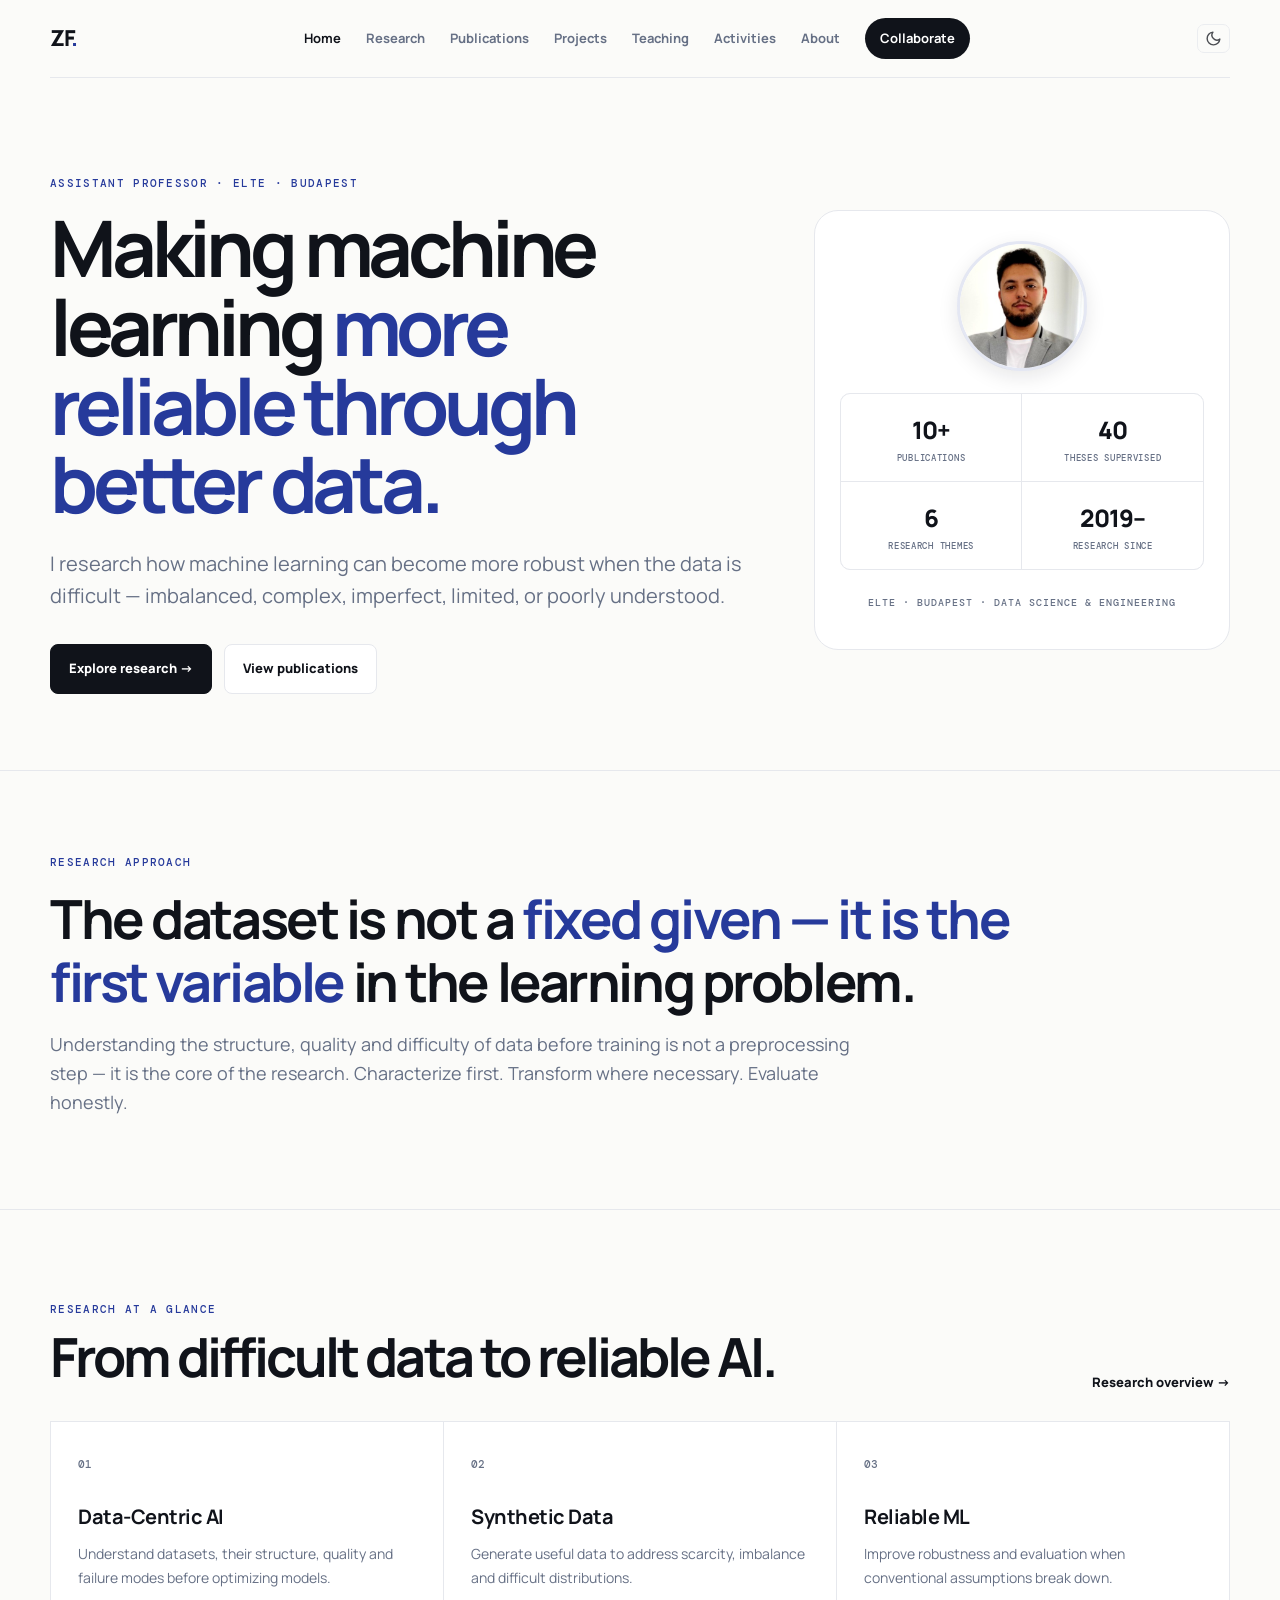
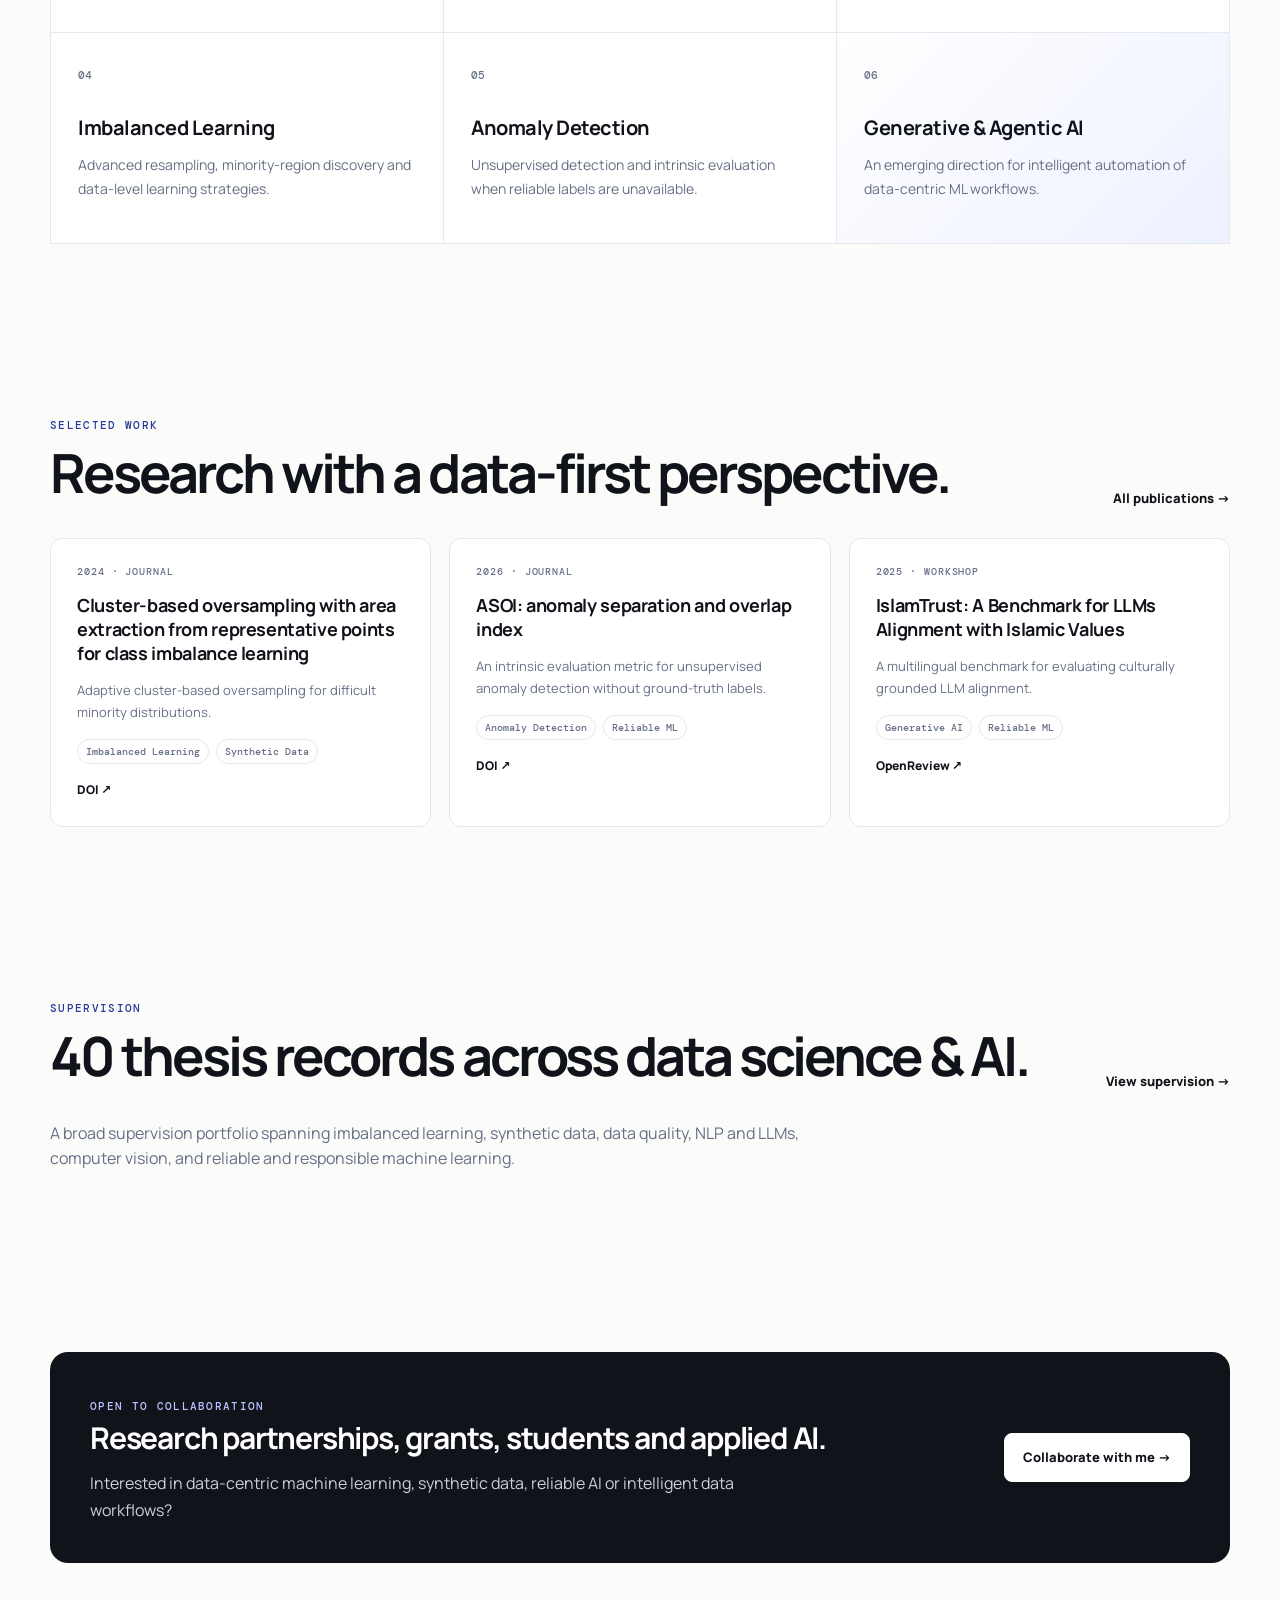
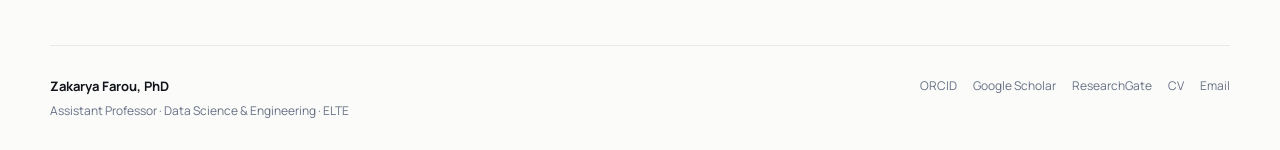
==== commit 426f075f: "fixed dark mode bugs" ====
--- a/index.html
+++ b/index.html
@@ -1,6 +1,6 @@
-<!doctype html><html lang="en"><head><meta charset="utf-8"><meta name="viewport" content="width=device-width,initial-scale=1"><title>Zakarya Farou, PhD — Data-Centric & Reliable Machine Learning</title><meta name="description" content="Zakarya Farou is an Assistant Professor in Data Science and Engineering at Eötvös Loránd University (ELTE). Research in data-centric AI, synthetic data, imbalanced learning, anomaly detection and reliable machine learning."><meta property="og:type" content="website"><meta property="og:title" content="Zakarya Farou, PhD — Data-Centric & Reliable ML"><meta property="og:description" content="Assistant Professor at ELTE. Research in data-centric AI, synthetic data, imbalanced learning, anomaly detection and reliable machine learning."><meta property="og:url" content="https://zakaryafarou.github.io/"><meta property="og:image" content="https://zakaryafarou.github.io/assets/images/zakarya-farou.jpg"><meta property="og:site_name" content="Zakarya Farou"><meta name="twitter:card" content="summary_large_image"><meta name="twitter:title" content="Zakarya Farou, PhD"><meta name="twitter:description" content="Assistant Professor at ELTE. Research in data-centric AI, synthetic data, imbalanced learning and reliable ML."><link rel="canonical" href="https://zakaryafarou.github.io/"><link rel="icon" href="data:image/svg+xml,%3Csvg xmlns=%27http://www.w3.org/2000/svg%27 viewBox=%270 0 32 32%27%3E%3Crect width=%2732%27 height=%2732%27 rx=%276%27 fill=%27%23263a9b%27/%3E%3Ctext x=%2716%27 y=%2723%27 font-family=%27system-ui,sans-serif%27 font-size=%2718%27 font-weight=%27600%27 text-anchor=%27middle%27 fill=%27%23fff%27%3EZF%3C/text%3E%3C/svg%3E"><link rel="stylesheet" href="css/site.css"></head><body><a class="skip-link" href="#main-content">Skip to content</a>
+<!doctype html><html lang="en"><head><meta charset="utf-8"><meta name="viewport" content="width=device-width,initial-scale=1"><title>Zakarya Farou, PhD — Data-Centric & Reliable Machine Learning</title><meta name="description" content="Zakarya Farou is an Assistant Professor in Data Science and Engineering at Eötvös Loránd University (ELTE). Research in data-centric AI, synthetic data, imbalanced learning, anomaly detection and reliable machine learning."><meta property="og:type" content="website"><meta property="og:title" content="Zakarya Farou, PhD — Data-Centric & Reliable ML"><meta property="og:description" content="Assistant Professor at ELTE. Research in data-centric AI, synthetic data, imbalanced learning, anomaly detection and reliable machine learning."><meta property="og:url" content="https://zakaryafarou.github.io/"><meta property="og:image" content="https://zakaryafarou.github.io/assets/images/zakarya-farou.jpg"><meta property="og:site_name" content="Zakarya Farou"><meta name="twitter:card" content="summary_large_image"><meta name="twitter:title" content="Zakarya Farou, PhD"><meta name="twitter:description" content="Assistant Professor at ELTE. Research in data-centric AI, synthetic data, imbalanced learning and reliable ML."><link rel="canonical" href="https://zakaryafarou.github.io/"><link rel="icon" href="data:image/svg+xml,%3Csvg xmlns=%27http://www.w3.org/2000/svg%27 viewBox=%270 0 32 32%27%3E%3Crect width=%2732%27 height=%2732%27 rx=%276%27 fill=%27%23263a9b%27/%3E%3Ctext x=%2716%27 y=%2723%27 font-family=%27system-ui,sans-serif%27 font-size=%2718%27 font-weight=%27600%27 text-anchor=%27middle%27 fill=%27%23fff%27%3EZF%3C/text%3E%3C/svg%3E"><link rel="stylesheet" href="css/site.css"><script>try{var t=localStorage.getItem('theme');if(t)document.documentElement.setAttribute('data-theme',t)}catch(e){}</script></head><body><a class="skip-link" href="#main-content">Skip to content</a>
 <header class="nav wrap"><a class="brand" href="index.html">ZF<span>.</span></a><nav><a href="index.html">Home</a><a href="research.html">Research</a><a href="publications.html">Publications</a><a href="projects.html">Projects</a><a href="teaching.html">Teaching</a><a href="activities.html">Activities</a><a href="about.html">About</a><a class="cta" href="collaborate.html">Collaborate</a></nav><button class="theme-toggle" aria-label="Toggle theme"><svg class="icon-sun" width="17" height="17" viewBox="0 0 24 24" fill="none" stroke="currentColor" stroke-width="2" stroke-linecap="round" stroke-linejoin="round" aria-hidden="true"><circle cx="12" cy="12" r="5"/><line x1="12" y1="1" x2="12" y2="3"/><line x1="12" y1="21" x2="12" y2="23"/><line x1="4.22" y1="4.22" x2="5.64" y2="5.64"/><line x1="18.36" y1="18.36" x2="19.78" y2="19.78"/><line x1="1" y1="12" x2="3" y2="12"/><line x1="21" y1="12" x2="23" y2="12"/><line x1="4.22" y1="19.78" x2="5.64" y2="18.36"/><line x1="18.36" y1="5.64" x2="19.78" y2="4.22"/></svg><svg class="icon-moon" width="17" height="17" viewBox="0 0 24 24" fill="none" stroke="currentColor" stroke-width="2" stroke-linecap="round" stroke-linejoin="round" aria-hidden="true"><path d="M21 12.79A9 9 0 1 1 11.21 3 7 7 0 0 0 21 12.79z"/></svg></button><button class="menu-toggle" aria-label="Menu" aria-expanded="false"><span class="bar"></span><span class="bar"></span><span class="bar"></span></button></header>
-<main id="main-content"><section class="hero wrap"><div><p class="eyebrow">ASSISTANT PROFESSOR · ELTE · BUDAPEST</p><h1>Making machine learning <em>more reliable through better data.</em></h1><p class="lead">I research how machine learning can become more robust when the data is difficult — imbalanced, complex, imperfect, limited, or poorly understood.</p><div class="actions"><a class="button primary" href="research.html">Explore research →</a><a class="button secondary" href="publications.html">View publications</a></div></div><div class="hero-visual"><img class="hero-photo" src="assets/images/zakarya-farou.jpg" alt="Zakarya Farou"><div class="hero-stats"><div class="hero-stat"><strong>10+</strong><span>Publications</span></div><div class="hero-stat"><strong>40</strong><span>Theses supervised</span></div><div class="hero-stat"><strong>6</strong><span>Research themes</span></div><div class="hero-stat"><strong>2019–</strong><span>Research since</span></div></div><p class="hero-id-label">ELTE · BUDAPEST · DATA SCIENCE & ENGINEERING</p></div></section>
+<main id="main-content"><section class="hero wrap"><div><p class="eyebrow">ASSISTANT PROFESSOR · ELTE · BUDAPEST</p><h1>Making machine learning <em>more reliable through better data.</em></h1><p class="lead">I research how machine learning can become more robust when the data is difficult — imbalanced, complex, imperfect, limited, or poorly understood.</p><div class="actions"><a class="button primary" href="research.html">Explore research →</a><a class="button secondary" href="publications.html">View publications</a></div></div><div class="hero-visual"><img class="hero-photo" src="assets/images/zakarya-farou.jpg" alt="Zakarya Farou" width="130" height="130"><div class="hero-stats"><div class="hero-stat"><strong>10+</strong><span>Publications</span></div><div class="hero-stat"><strong>40</strong><span>Theses supervised</span></div><div class="hero-stat"><strong>6</strong><span>Research themes</span></div><div class="hero-stat"><strong>2019–</strong><span>Research since</span></div></div><p class="hero-id-label">ELTE · BUDAPEST · DATA SCIENCE & ENGINEERING</p></div></section>
 <section class="statement"><div class="wrap"><p class="kicker">RESEARCH APPROACH</p><h2>The dataset is not a <span>fixed given — it is the first variable</span> in the learning problem.</h2><p class="lead" style="font-size:18px;max-width:800px;margin-top:16px">Understanding the structure, quality and difficulty of data before training is not a preprocessing step — it is the core of the research. Characterize first. Transform where necessary. Evaluate honestly.</p></div></section>
 <section class="block wrap"><div class="section-head"><div><p class="kicker">RESEARCH AT A GLANCE</p><h2>From difficult data to reliable AI.</h2></div><a href="research.html">Research overview →</a></div><div class="theme-grid"><a class="theme" href="research.html#data"><small>01</small><h3>Data-Centric AI</h3><p>Understand datasets, their structure, quality and failure modes before optimizing models.</p></a><a class="theme" href="research.html#synthetic"><small>02</small><h3>Synthetic Data</h3><p>Generate useful data to address scarcity, imbalance and difficult distributions.</p></a><a class="theme" href="research.html#reliable"><small>03</small><h3>Reliable ML</h3><p>Improve robustness and evaluation when conventional assumptions break down.</p></a><a class="theme" href="research.html#imbalance"><small>04</small><h3>Imbalanced Learning</h3><p>Advanced resampling, minority-region discovery and data-level learning strategies.</p></a><a class="theme" href="research.html#anomaly"><small>05</small><h3>Anomaly Detection</h3><p>Unsupervised detection and intrinsic evaluation when reliable labels are unavailable.</p></a><a class="theme future" href="research.html#agentic"><small>06</small><h3>Generative & Agentic AI</h3><p>An emerging direction for intelligent automation of data-centric ML workflows.</p></a></div></section>
 <section class="block wrap"><div class="section-head"><div><p class="kicker">SELECTED WORK</p><h2>Research with a data-first perspective.</h2></div><a href="publications.html">All publications →</a></div><div class="paper-grid"><article class="paper-card"><div class="paper-meta">2024 · JOURNAL</div><h3>Cluster-based oversampling with area extraction from representative points for class imbalance learning</h3><p>Adaptive cluster-based oversampling for difficult minority distributions.</p><div class="tags"><span class="tag">Imbalanced Learning</span><span class="tag">Synthetic Data</span></div><a class="paper-links" href="https://doi.org/10.1016/j.iswa.2024.200357">DOI ↗</a></article><article class="paper-card"><div class="paper-meta">2026 · JOURNAL</div><h3>ASOI: anomaly separation and overlap index</h3><p>An intrinsic evaluation metric for unsupervised anomaly detection without ground-truth labels.</p><div class="tags"><span class="tag">Anomaly Detection</span><span class="tag">Reliable ML</span></div><a class="paper-links" href="https://doi.org/10.1007/s40747-025-02204-0">DOI ↗</a></article><article class="paper-card"><div class="paper-meta">2025 · WORKSHOP</div><h3>IslamTrust: A Benchmark for LLMs Alignment with Islamic Values</h3><p>A multilingual benchmark for evaluating culturally grounded LLM alignment.</p><div class="tags"><span class="tag">Generative AI</span><span class="tag">Reliable ML</span></div><a class="paper-links" href="https://openreview.net/forum?id=PBcv90iKFB">OpenReview ↗</a></article></div></section>
--- a/css/site.css
+++ b/css/site.css
@@ -1,7 +1,7 @@
 @import url('https://fonts.googleapis.com/css2?family=DM+Mono:wght@400;500&family=Manrope:wght@400;500;600;700;800&display=swap');
-:root{--ink:#10131a;--muted:#667085;--line:#e6e8ed;--paper:#fbfbf9;--card:#fff;--accent:#263a9b;--accent2:#c46a18;--soft:#eef1ff;--max:1180px}
+:root{--ink:#10131a;--muted:#667085;--line:#e6e8ed;--paper:#fbfbf9;--card:#fff;--accent:#263a9b;--soft:#eef1ff;--max:1180px}
 *{box-sizing:border-box}html{scroll-behavior:smooth}body{margin:0;background:var(--paper);color:var(--ink);font-family:Manrope,system-ui,sans-serif;line-height:1.65}a{color:inherit;text-decoration:none}a:hover{color:var(--accent)}.wrap{width:min(calc(100% - 40px),var(--max));margin:auto}
-.nav{height:78px;border-bottom:1px solid var(--line);display:flex;align-items:center;justify-content:space-between;position:sticky;top:0;background:rgba(251,251,249,.94);backdrop-filter:blur(12px);z-index:10}.brand{font-weight:800;font-size:22px;letter-spacing:-.06em}.brand span{color:var(--accent)}nav{display:flex;gap:25px;align-items:center;font-size:13px;font-weight:700}nav a{color:#4e5665}nav a.active,nav a:hover{color:var(--ink)}nav .cta{background:var(--ink);color:#fff;padding:10px 15px;border-radius:999px}.hero{padding:88px 0 76px;display:grid;grid-template-columns:1.25fr .75fr;gap:70px;align-items:center}.eyebrow,.kicker{font:500 11px/1.2 'DM Mono',monospace;letter-spacing:.12em;color:var(--accent);text-transform:uppercase}.hero h1{font-size:clamp(44px,6.3vw,78px);line-height:1.01;letter-spacing:-.065em;margin:18px 0 25px;max-width:850px}.hero h1 em{font-style:normal;color:var(--accent)}.lead{font-size:20px;line-height:1.6;color:#555f70;max-width:720px}.actions{display:flex;gap:12px;margin-top:32px;flex-wrap:wrap}.button{display:inline-flex;align-items:center;gap:10px;padding:13px 18px;border-radius:8px;font-weight:800;font-size:13px;border:1px solid var(--line)}.button.primary{background:var(--ink);color:#fff;border-color:var(--ink)}.button.secondary{background:var(--card)}.hero-visual{min-height:390px;border:1px solid var(--line);border-radius:24px;background:var(--card);padding:30px 25px;display:flex;flex-direction:column;align-items:center;justify-content:center}.statement{border-top:1px solid var(--line);border-bottom:1px solid var(--line);padding:74px 0}.statement h2{font-size:clamp(30px,4.4vw,54px);line-height:1.16;letter-spacing:-.045em;max-width:1000px;margin:18px 0}.statement h2 span{color:var(--accent)}section.block{padding:82px 0}.section-head{display:flex;justify-content:space-between;align-items:end;gap:25px;margin-bottom:28px}.section-head h2,.page-head h1{font-size:clamp(34px,4.5vw,54px);line-height:1.08;letter-spacing:-.055em;margin:8px 0}.section-head>a{font-size:13px;font-weight:800}.theme-grid{display:grid;grid-template-columns:repeat(3,1fr);gap:1px;background:var(--line);border:1px solid var(--line)}.theme{background:var(--card);padding:27px;min-height:210px}.theme small{font:500 11px 'DM Mono';color:#8a92a0}.theme h3{font-size:20px;letter-spacing:-.025em;margin:25px 0 9px}.theme p{font-size:14px;color:var(--muted);margin:0}.theme.future{background:linear-gradient(135deg,#fff,#f1f3ff)}.paper-grid{display:grid;grid-template-columns:repeat(3,1fr);gap:18px}.paper-card{background:var(--card);border:1px solid var(--line);padding:26px;border-radius:12px}.paper-meta{font:500 10px 'DM Mono';letter-spacing:.09em;text-transform:uppercase;color:#7d8696}.paper-card h3{font-size:18px;line-height:1.35;letter-spacing:-.02em;margin:15px 0}.paper-card p{font-size:13px;color:var(--muted)}.tags{display:flex;gap:7px;flex-wrap:wrap;margin:16px 0}.tag{font:500 10px 'DM Mono';border:1px solid #dfe3ec;border-radius:999px;padding:5px 8px;color:#596274}.paper-links{display:flex;gap:12px;font-size:12px;font-weight:800}.callout{background:var(--ink);color:#fff;border-radius:18px;padding:40px;display:flex;justify-content:space-between;gap:30px;align-items:center}.callout h2{margin:0;font-size:30px;letter-spacing:-.04em}.callout p{color:#cbd0da;max-width:650px;margin:8px 0 0}.callout .button{background:var(--card);color:var(--ink);border-color:#fff}.page-head{padding:76px 0 48px;border-bottom:1px solid var(--line)}.page-head p{max-width:720px;color:var(--muted);font-size:18px}.research-flow{display:grid;grid-template-columns:repeat(6,1fr);gap:0;margin:35px 0}.flow{padding:20px 13px;border:1px solid var(--line);margin-right:-1px;background:var(--card);min-height:140px}.flow strong{display:block;font-size:13px}.flow span{font-size:11px;color:var(--muted)}.research-section{padding:48px 0;border-bottom:1px solid var(--line);display:grid;grid-template-columns:.7fr 1.3fr;gap:70px}.research-section h2{font-size:28px;letter-spacing:-.035em;margin:0}.research-section p{color:#5f6877}.project-list{display:grid;gap:16px}.project{background:var(--card);border:1px solid var(--line);padding:27px;border-radius:12px}.project .status{font:500 10px 'DM Mono';text-transform:uppercase;color:var(--accent)}.project h2{margin:10px 0;font-size:24px;letter-spacing:-.03em}.project p{color:var(--muted);max-width:800px}.project-meta{display:flex;gap:25px;flex-wrap:wrap;font-size:12px;color:#697282}.filters{display:flex;gap:9px;flex-wrap:wrap;margin:25px 0}.filter{cursor:pointer;border:1px solid var(--line);background:var(--card);padding:8px 12px;border-radius:999px;font:500 11px 'DM Mono'}.filter.active{background:var(--ink);color:#fff;border-color:var(--ink)}.pub-list{display:grid;gap:0;border-top:1px solid var(--line)}.pub{display:grid;grid-template-columns:75px 1fr auto;gap:25px;padding:27px 0;border-bottom:1px solid var(--line)}.pub-year{font:500 12px 'DM Mono';color:#7a8290}.pub h2{font-size:19px;line-height:1.35;margin:0 0 8px;letter-spacing:-.025em}.pub .authors,.pub .venue{font-size:13px;color:var(--muted)}.pub-links{display:flex;gap:10px;justify-content:end;font-size:11px;font-weight:800}.bio-grid{display:grid;grid-template-columns:1.2fr .8fr;gap:60px}.profile-box{background:var(--card);border:1px solid var(--line);padding:28px;border-radius:14px}.profile-box dl{display:grid;grid-template-columns:120px 1fr;gap:12px;font-size:13px;margin:0}.profile-box dt{color:#7a8290}.profile-box dd{margin:0;font-weight:700}.contact-grid{display:grid;grid-template-columns:repeat(2,1fr);gap:18px}.contact-card{background:var(--card);border:1px solid var(--line);padding:26px;border-radius:12px}.contact-card h3{margin-top:0}.contact-card p{color:var(--muted);font-size:14px}.timeline{border-left:1px solid #cfd4dd;margin:20px 0 0 8px}.event{padding:0 0 32px 28px;position:relative}.event:before{content:'';width:9px;height:9px;border-radius:50%;background:var(--accent);position:absolute;left:-5px;top:6px}.event .year{font:500 11px 'DM Mono';color:var(--accent)}footer{border-top:1px solid var(--line);padding:30px 0;margin-top:50px;display:flex;justify-content:space-between;gap:25px;font-size:12px;color:#747c8a}footer strong{display:block;color:var(--ink);font-size:13px}footer span{display:block;margin-top:3px}.footer-links{display:flex;gap:16px;flex-wrap:wrap}.note{font-size:12px;color:#7b8390;margin-top:25px}.hide{display:none!important}
+.nav{height:78px;border-bottom:1px solid var(--line);display:flex;align-items:center;justify-content:space-between;position:sticky;top:0;background:rgba(251,251,249,.94);backdrop-filter:blur(12px);z-index:10}.brand{font-weight:800;font-size:22px;letter-spacing:-.06em}.brand span{color:var(--accent)}nav{display:flex;gap:25px;align-items:center;font-size:13px;font-weight:700}nav a{color:var(--muted)}nav a.active,nav a:hover{color:var(--ink)}nav .cta{background:var(--ink);color:#fff;padding:10px 15px;border-radius:999px}.hero{padding:88px 0 76px;display:grid;grid-template-columns:1.25fr .75fr;gap:70px;align-items:center}.eyebrow,.kicker{font:500 11px/1.2 'DM Mono',monospace;letter-spacing:.12em;color:var(--accent);text-transform:uppercase}.hero h1{font-size:clamp(44px,6.3vw,78px);line-height:1.01;letter-spacing:-.065em;margin:18px 0 25px;max-width:850px}.hero h1 em{font-style:normal;color:var(--accent)}.lead{font-size:20px;line-height:1.6;color:var(--muted);max-width:720px}.actions{display:flex;gap:12px;margin-top:32px;flex-wrap:wrap}.button{display:inline-flex;align-items:center;gap:10px;padding:13px 18px;border-radius:8px;font-weight:800;font-size:13px;border:1px solid var(--line)}.button.primary{background:var(--ink);color:#fff;border-color:var(--ink)}.button.secondary{background:var(--card)}.hero-visual{min-height:390px;border:1px solid var(--line);border-radius:24px;background:var(--card);padding:30px 25px;display:flex;flex-direction:column;align-items:center;justify-content:center}.statement{border-top:1px solid var(--line);border-bottom:1px solid var(--line);padding:74px 0}.statement h2{font-size:clamp(30px,4.4vw,54px);line-height:1.16;letter-spacing:-.045em;max-width:1000px;margin:18px 0}.statement h2 span{color:var(--accent)}section.block{padding:82px 0}.section-head{display:flex;justify-content:space-between;align-items:end;gap:25px;margin-bottom:28px}.section-head h2,.page-head h1{font-size:clamp(34px,4.5vw,54px);line-height:1.08;letter-spacing:-.055em;margin:8px 0}.section-head>a{font-size:13px;font-weight:800}.theme-grid{display:grid;grid-template-columns:repeat(3,1fr);gap:1px;background:var(--line);border:1px solid var(--line)}.theme{background:var(--card);padding:27px;min-height:210px}.theme small{font:500 11px 'DM Mono';color:var(--muted)}.theme h3{font-size:20px;letter-spacing:-.025em;margin:25px 0 9px}.theme p{font-size:14px;color:var(--muted);margin:0}.theme.future{background:linear-gradient(135deg,var(--card),var(--soft))}.paper-grid{display:grid;grid-template-columns:repeat(3,1fr);gap:18px}.paper-card{background:var(--card);border:1px solid var(--line);padding:26px;border-radius:12px}.paper-meta{font:500 10px 'DM Mono';letter-spacing:.09em;text-transform:uppercase;color:var(--muted)}.paper-card h3{font-size:18px;line-height:1.35;letter-spacing:-.02em;margin:15px 0}.paper-card p{font-size:13px;color:var(--muted)}.tags{display:flex;gap:7px;flex-wrap:wrap;margin:16px 0}.tag{font:500 10px 'DM Mono';border:1px solid var(--line);border-radius:999px;padding:5px 8px;color:var(--muted)}.paper-links{display:flex;gap:12px;font-size:12px;font-weight:800}.callout{background:var(--ink);color:#fff;border-radius:18px;padding:40px;display:flex;justify-content:space-between;gap:30px;align-items:center}.callout h2{margin:0;font-size:30px;letter-spacing:-.04em}.callout p{color:#cbd0da;max-width:650px;margin:8px 0 0}.callout .button{background:var(--card);color:var(--ink);border-color:#fff}.page-head{padding:76px 0 48px;border-bottom:1px solid var(--line)}.page-head p{max-width:720px;color:var(--muted);font-size:18px}.research-flow{display:grid;grid-template-columns:repeat(6,1fr);gap:0;margin:35px 0}.flow{padding:20px 13px;border:1px solid var(--line);margin-right:-1px;background:var(--card);min-height:140px}.flow strong{display:block;font-size:13px}.flow span{font-size:11px;color:var(--muted)}.research-section{padding:48px 0;border-bottom:1px solid var(--line);display:grid;grid-template-columns:.7fr 1.3fr;gap:70px}.research-section h2{font-size:28px;letter-spacing:-.035em;margin:0}.research-section p{color:var(--muted)}.project-list{display:grid;gap:16px}.project{background:var(--card);border:1px solid var(--line);padding:27px;border-radius:12px}.project .status{font:500 10px 'DM Mono';text-transform:uppercase;color:var(--accent)}.project h2{margin:10px 0;font-size:24px;letter-spacing:-.03em}.project p{color:var(--muted);max-width:800px}.project-meta{display:flex;gap:25px;flex-wrap:wrap;font-size:12px;color:var(--muted)}.filters{display:flex;gap:9px;flex-wrap:wrap;margin:25px 0}.filter{cursor:pointer;border:1px solid var(--line);background:var(--card);padding:8px 12px;border-radius:999px;font:500 11px 'DM Mono'}.filter.active{background:var(--ink);color:#fff;border-color:var(--ink)}.pub-list{display:grid;gap:0;border-top:1px solid var(--line)}.pub{display:grid;grid-template-columns:75px 1fr auto;gap:25px;padding:27px 0;border-bottom:1px solid var(--line)}.pub-year{font:500 12px 'DM Mono';color:var(--muted)}.pub h2{font-size:19px;line-height:1.35;margin:0 0 8px;letter-spacing:-.025em}.pub .authors,.pub .venue{font-size:13px;color:var(--muted)}.pub-links{display:flex;gap:10px;justify-content:end;font-size:11px;font-weight:800}.bio-grid{display:grid;grid-template-columns:1.2fr .8fr;gap:60px}.profile-box{background:var(--card);border:1px solid var(--line);padding:28px;border-radius:14px}.profile-box dl{display:grid;grid-template-columns:120px 1fr;gap:12px;font-size:13px;margin:0}.profile-box dt{color:var(--muted)}.profile-box dd{margin:0;font-weight:700}.contact-grid{display:grid;grid-template-columns:repeat(2,1fr);gap:18px}.contact-card{background:var(--card);border:1px solid var(--line);padding:26px;border-radius:12px}.contact-card h3{margin-top:0}.contact-card p{color:var(--muted);font-size:14px}.timeline{border-left:1px solid var(--line);margin:20px 0 0 8px}.event{padding:0 0 32px 28px;position:relative}.event:before{content:'';width:9px;height:9px;border-radius:50%;background:var(--accent);position:absolute;left:-5px;top:6px}.event .year{font:500 11px 'DM Mono';color:var(--accent)}footer{border-top:1px solid var(--line);padding:30px 0;margin-top:50px;display:flex;justify-content:space-between;gap:25px;font-size:12px;color:var(--muted)}footer strong{display:block;color:var(--ink);font-size:13px}footer span{display:block;margin-top:3px}.footer-links{display:flex;gap:16px;flex-wrap:wrap}.note{font-size:12px;color:var(--muted);margin-top:25px}.hide{display:none!important}
 /* Theme toggle */
 .theme-toggle{background:none;border:1px solid var(--line);cursor:pointer;padding:5px 7px;color:var(--ink);display:flex;align-items:center;justify-content:center;border-radius:7px;opacity:.75;transition:opacity .15s,border-color .15s;flex-shrink:0}
 .theme-toggle:hover{opacity:1}
@@ -69,8 +69,8 @@
 :root:not([data-theme="light"]) .button.primary,:root:not([data-theme="light"]) .nav .cta{background:var(--accent);border-color:var(--accent);color:#fff}
 :root:not([data-theme="light"]) .callout{background:#1b2470}
 :root:not([data-theme="light"]) .callout .button{background:#fff;color:#10131a;border-color:#fff}
-:root:not([data-theme="light"]) .theme.future{background:linear-gradient(135deg,var(--card),var(--soft))}
 :root:not([data-theme="light"]) .pub.selected{background:linear-gradient(90deg,rgba(123,143,232,.15),transparent)}
+:root:not([data-theme="light"]) .filter.active{background:var(--accent);border-color:var(--accent)}
 }
 :root[data-theme="dark"]{--ink:#eef0f5;--muted:#8a94a8;--line:#252830;--paper:#111318;--card:#1c1f28;--accent:#7b8fe8;--soft:#1e2244;color-scheme:dark}
 :root[data-theme="dark"] .nav{background:rgba(17,19,24,.95)}
@@ -79,5 +79,5 @@
 :root[data-theme="dark"] .button.primary,:root[data-theme="dark"] .nav .cta{background:var(--accent);border-color:var(--accent);color:#fff}
 :root[data-theme="dark"] .callout{background:#1b2470}
 :root[data-theme="dark"] .callout .button{background:#fff;color:#10131a;border-color:#fff}
-:root[data-theme="dark"] .theme.future{background:linear-gradient(135deg,var(--card),var(--soft))}
 :root[data-theme="dark"] .pub.selected{background:linear-gradient(90deg,rgba(123,143,232,.15),transparent)}
+:root[data-theme="dark"] .filter.active{background:var(--accent);border-color:var(--accent)}
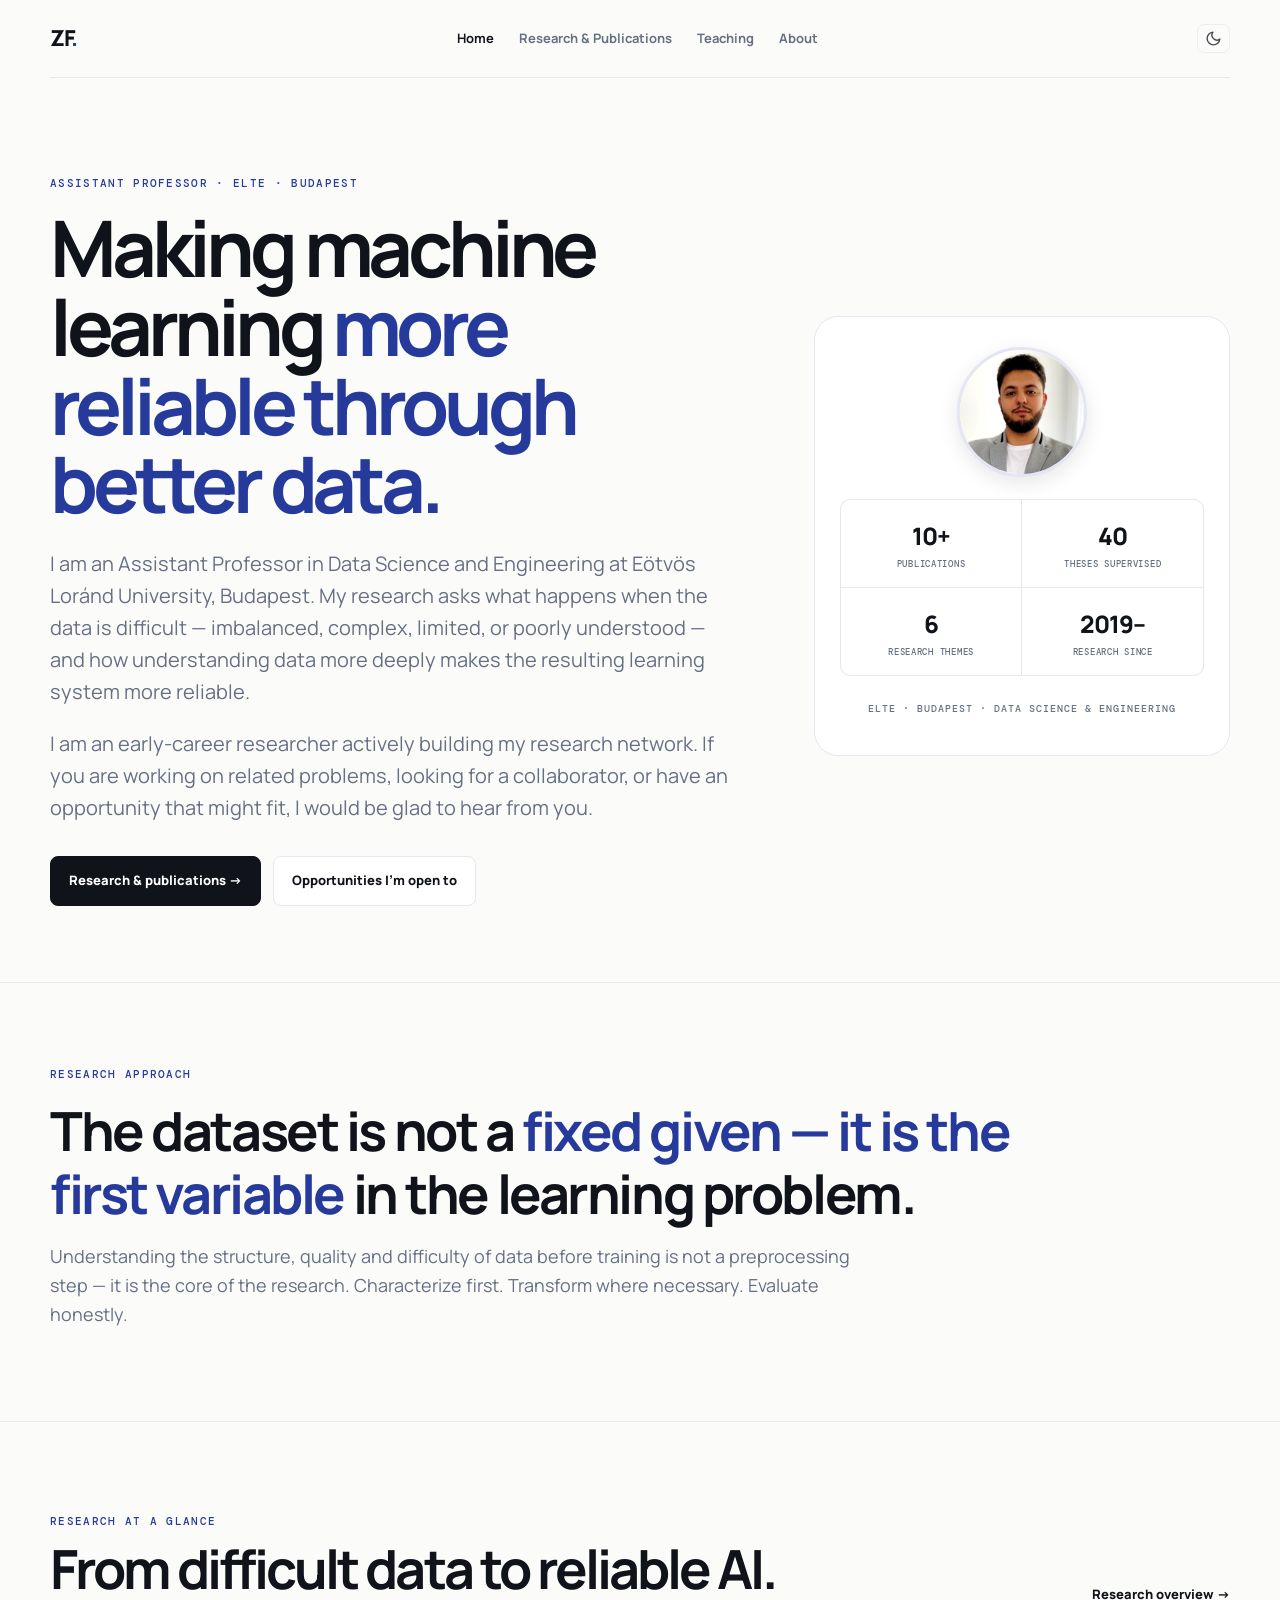
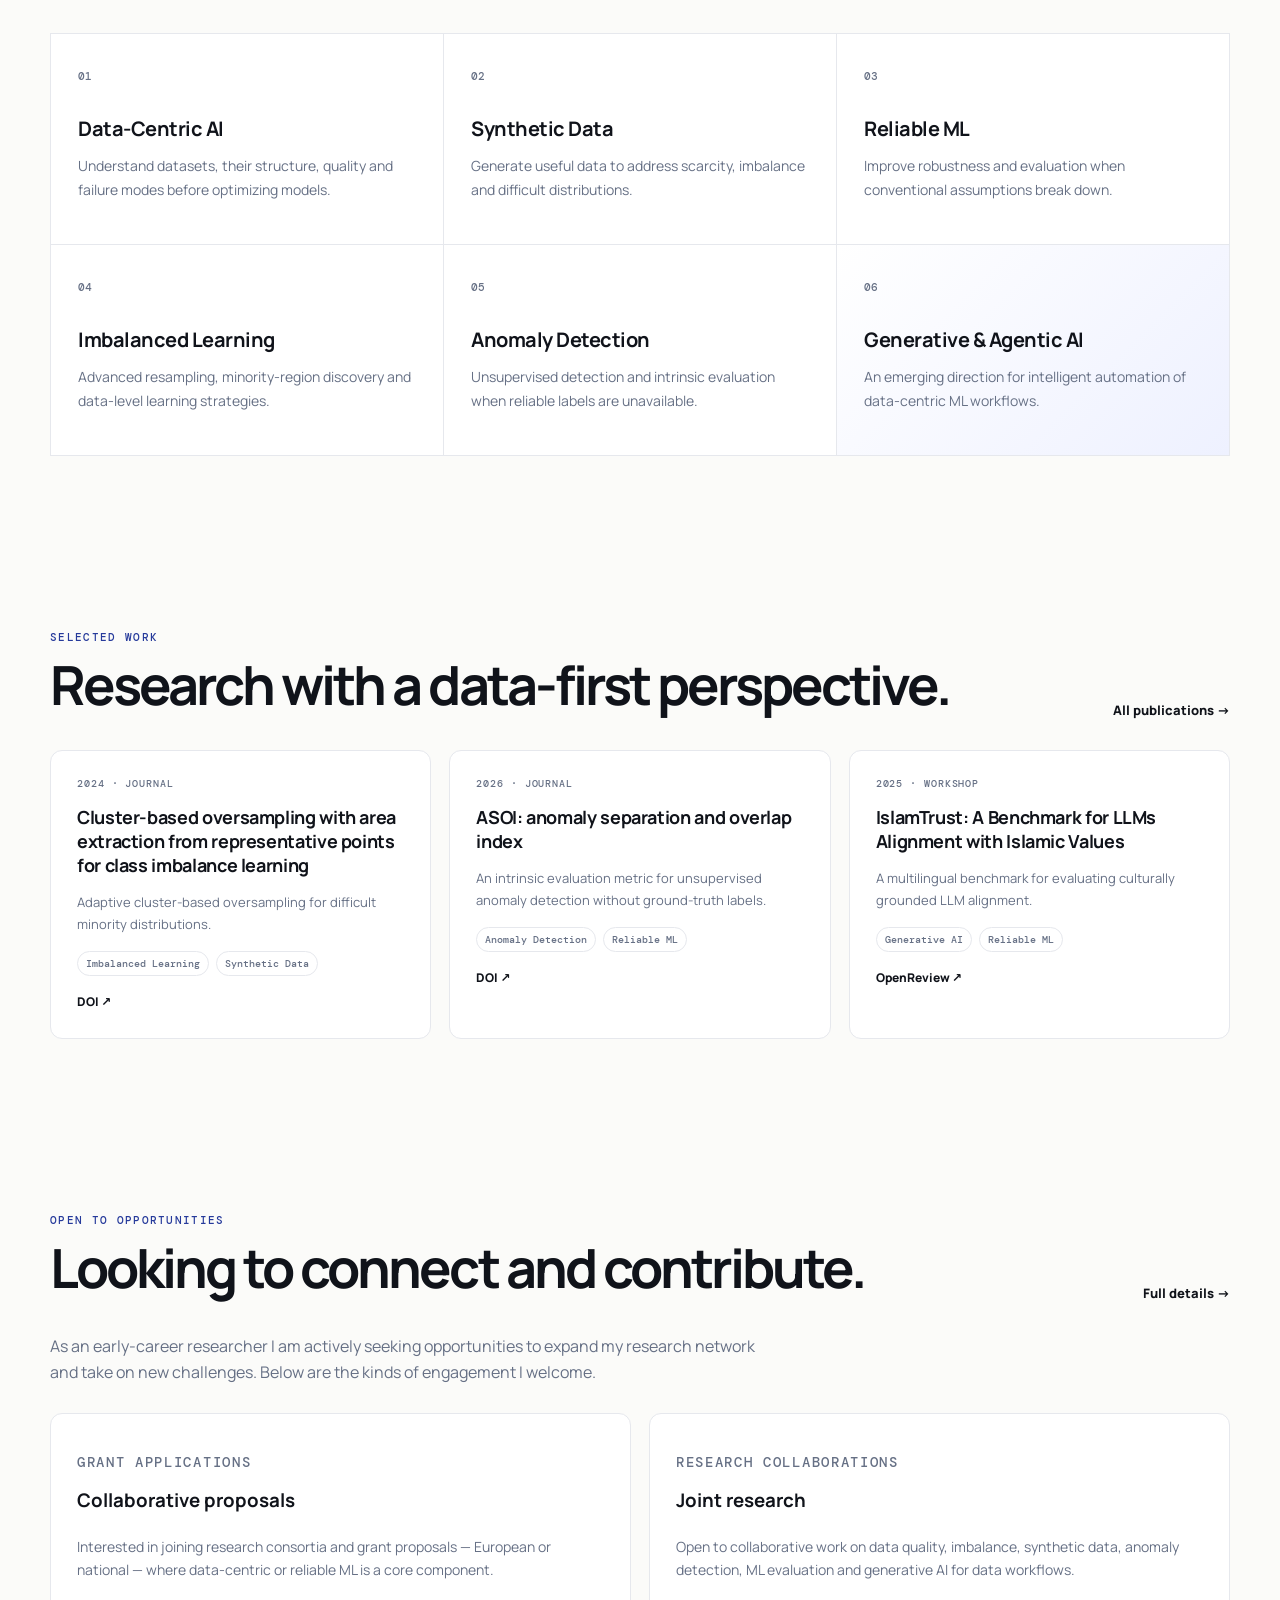
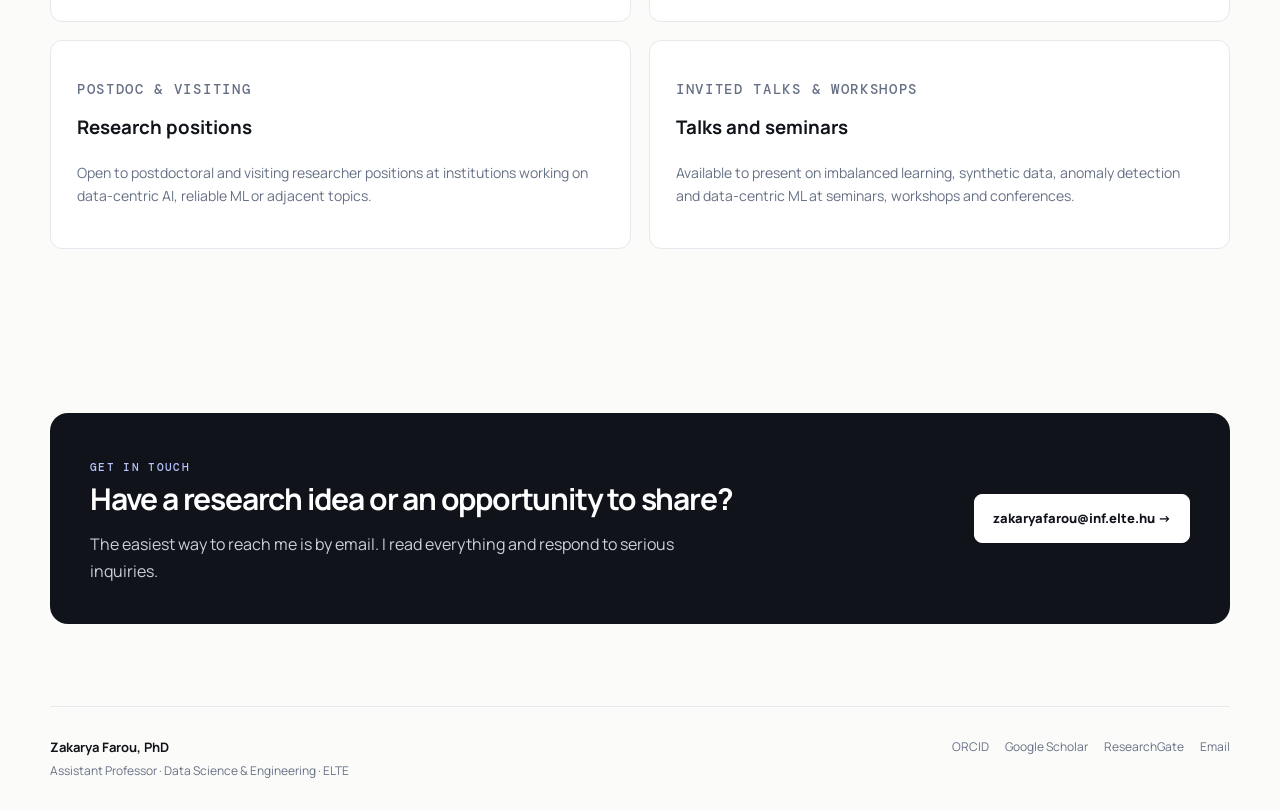
==== commit 8631aa01: "updated content" ====
--- a/index.html
+++ b/index.html
@@ -1,8 +1,11 @@
-<!doctype html><html lang="en"><head><meta charset="utf-8"><meta name="viewport" content="width=device-width,initial-scale=1"><title>Zakarya Farou, PhD — Data-Centric & Reliable Machine Learning</title><meta name="description" content="Zakarya Farou is an Assistant Professor in Data Science and Engineering at Eötvös Loránd University (ELTE). Research in data-centric AI, synthetic data, imbalanced learning, anomaly detection and reliable machine learning."><meta property="og:type" content="website"><meta property="og:title" content="Zakarya Farou, PhD — Data-Centric & Reliable ML"><meta property="og:description" content="Assistant Professor at ELTE. Research in data-centric AI, synthetic data, imbalanced learning, anomaly detection and reliable machine learning."><meta property="og:url" content="https://zakaryafarou.github.io/"><meta property="og:image" content="https://zakaryafarou.github.io/assets/images/zakarya-farou.jpg"><meta property="og:site_name" content="Zakarya Farou"><meta name="twitter:card" content="summary_large_image"><meta name="twitter:title" content="Zakarya Farou, PhD"><meta name="twitter:description" content="Assistant Professor at ELTE. Research in data-centric AI, synthetic data, imbalanced learning and reliable ML."><link rel="canonical" href="https://zakaryafarou.github.io/"><link rel="icon" href="data:image/svg+xml,%3Csvg xmlns=%27http://www.w3.org/2000/svg%27 viewBox=%270 0 32 32%27%3E%3Crect width=%2732%27 height=%2732%27 rx=%276%27 fill=%27%23263a9b%27/%3E%3Ctext x=%2716%27 y=%2723%27 font-family=%27system-ui,sans-serif%27 font-size=%2718%27 font-weight=%27600%27 text-anchor=%27middle%27 fill=%27%23fff%27%3EZF%3C/text%3E%3C/svg%3E"><link rel="stylesheet" href="css/site.css"><script>try{var t=localStorage.getItem('theme');if(t)document.documentElement.setAttribute('data-theme',t)}catch(e){}</script></head><body><a class="skip-link" href="#main-content">Skip to content</a>
-<header class="nav wrap"><a class="brand" href="index.html">ZF<span>.</span></a><nav><a href="index.html">Home</a><a href="research.html">Research</a><a href="publications.html">Publications</a><a href="projects.html">Projects</a><a href="teaching.html">Teaching</a><a href="activities.html">Activities</a><a href="about.html">About</a><a class="cta" href="collaborate.html">Collaborate</a></nav><button class="theme-toggle" aria-label="Toggle theme"><svg class="icon-sun" width="17" height="17" viewBox="0 0 24 24" fill="none" stroke="currentColor" stroke-width="2" stroke-linecap="round" stroke-linejoin="round" aria-hidden="true"><circle cx="12" cy="12" r="5"/><line x1="12" y1="1" x2="12" y2="3"/><line x1="12" y1="21" x2="12" y2="23"/><line x1="4.22" y1="4.22" x2="5.64" y2="5.64"/><line x1="18.36" y1="18.36" x2="19.78" y2="19.78"/><line x1="1" y1="12" x2="3" y2="12"/><line x1="21" y1="12" x2="23" y2="12"/><line x1="4.22" y1="19.78" x2="5.64" y2="18.36"/><line x1="18.36" y1="5.64" x2="19.78" y2="4.22"/></svg><svg class="icon-moon" width="17" height="17" viewBox="0 0 24 24" fill="none" stroke="currentColor" stroke-width="2" stroke-linecap="round" stroke-linejoin="round" aria-hidden="true"><path d="M21 12.79A9 9 0 1 1 11.21 3 7 7 0 0 0 21 12.79z"/></svg></button><button class="menu-toggle" aria-label="Menu" aria-expanded="false"><span class="bar"></span><span class="bar"></span><span class="bar"></span></button></header>
-<main id="main-content"><section class="hero wrap"><div><p class="eyebrow">ASSISTANT PROFESSOR · ELTE · BUDAPEST</p><h1>Making machine learning <em>more reliable through better data.</em></h1><p class="lead">I research how machine learning can become more robust when the data is difficult — imbalanced, complex, imperfect, limited, or poorly understood.</p><div class="actions"><a class="button primary" href="research.html">Explore research →</a><a class="button secondary" href="publications.html">View publications</a></div></div><div class="hero-visual"><img class="hero-photo" src="assets/images/zakarya-farou.jpg" alt="Zakarya Farou" width="130" height="130"><div class="hero-stats"><div class="hero-stat"><strong>10+</strong><span>Publications</span></div><div class="hero-stat"><strong>40</strong><span>Theses supervised</span></div><div class="hero-stat"><strong>6</strong><span>Research themes</span></div><div class="hero-stat"><strong>2019–</strong><span>Research since</span></div></div><p class="hero-id-label">ELTE · BUDAPEST · DATA SCIENCE & ENGINEERING</p></div></section>
+<!doctype html><html lang="en"><head><meta charset="utf-8"><meta name="viewport" content="width=device-width,initial-scale=1"><title>Zakarya Farou, PhD — Data-Centric & Reliable Machine Learning</title><meta name="description" content="Zakarya Farou is an Assistant Professor in Data Science and Engineering at Eötvös Loránd University (ELTE), Budapest. Early-career researcher in data-centric AI, synthetic data, imbalanced learning, anomaly detection and reliable ML. Open to research collaborations, grant proposals and invited talks."><meta property="og:type" content="website"><meta property="og:title" content="Zakarya Farou, PhD — Data-Centric & Reliable ML"><meta property="og:description" content="Assistant Professor at ELTE Budapest. Research in data-centric AI, synthetic data, imbalanced learning and reliable ML. Open to collaborations, grant proposals and invited talks."><meta property="og:url" content="https://zakaryafarou.github.io/"><meta property="og:image" content="https://zakaryafarou.github.io/assets/images/zakarya-farou.jpg"><meta property="og:site_name" content="Zakarya Farou"><meta name="twitter:card" content="summary_large_image"><meta name="twitter:title" content="Zakarya Farou, PhD"><meta name="twitter:description" content="Assistant Professor at ELTE. Research in data-centric AI, synthetic data, imbalanced learning and reliable ML."><link rel="canonical" href="https://zakaryafarou.github.io/"><link rel="icon" href="data:image/svg+xml,%3Csvg xmlns=%27http://www.w3.org/2000/svg%27 viewBox=%270 0 32 32%27%3E%3Crect width=%2732%27 height=%2732%27 rx=%276%27 fill=%27%23263a9b%27/%3E%3Ctext x=%2716%27 y=%2723%27 font-family=%27system-ui,sans-serif%27 font-size=%2718%27 font-weight=%27600%27 text-anchor=%27middle%27 fill=%27%23fff%27%3EZF%3C/text%3E%3C/svg%3E"><link rel="stylesheet" href="css/site.css"><script>try{var t=localStorage.getItem('theme');if(t)document.documentElement.setAttribute('data-theme',t)}catch(e){}</script><meta name="color-scheme" content="light dark"></head><body><a class="skip-link" href="#main-content">Skip to content</a>
+<header class="nav wrap"><a class="brand" href="index.html">ZF<span>.</span></a><nav><a href="index.html">Home</a><a href="research.html">Research &amp; Publications</a><a href="teaching.html">Teaching</a><a href="about.html">About</a></nav><button type="button" class="theme-toggle" aria-label="Toggle theme"><svg class="icon-sun" width="17" height="17" viewBox="0 0 24 24" fill="none" stroke="currentColor" stroke-width="2" stroke-linecap="round" stroke-linejoin="round" aria-hidden="true"><circle cx="12" cy="12" r="5"/><line x1="12" y1="1" x2="12" y2="3"/><line x1="12" y1="21" x2="12" y2="23"/><line x1="4.22" y1="4.22" x2="5.64" y2="5.64"/><line x1="18.36" y1="18.36" x2="19.78" y2="19.78"/><line x1="1" y1="12" x2="3" y2="12"/><line x1="21" y1="12" x2="23" y2="12"/><line x1="4.22" y1="19.78" x2="5.64" y2="18.36"/><line x1="18.36" y1="5.64" x2="19.78" y2="4.22"/></svg><svg class="icon-moon" width="17" height="17" viewBox="0 0 24 24" fill="none" stroke="currentColor" stroke-width="2" stroke-linecap="round" stroke-linejoin="round" aria-hidden="true"><path d="M21 12.79A9 9 0 1 1 11.21 3 7 7 0 0 0 21 12.79z"/></svg></button><button type="button" class="menu-toggle" aria-label="Menu" aria-expanded="false"><span class="bar"></span><span class="bar"></span><span class="bar"></span></button></header>
+<main id="main-content"><section class="hero wrap"><div><p class="eyebrow">ASSISTANT PROFESSOR · ELTE · BUDAPEST</p><h1>Making machine learning <em>more reliable through better data.</em></h1><p class="lead">I am an Assistant Professor in Data Science and Engineering at Eötvös Loránd University, Budapest. My research asks what happens when the data is difficult — imbalanced, complex, limited, or poorly understood — and how understanding data more deeply makes the resulting learning system more reliable.</p><p class="lead" style="margin-top:8px">I am an early-career researcher actively building my research network. If you are working on related problems, looking for a collaborator, or have an opportunity that might fit, I would be glad to hear from you.</p><div class="actions"><a class="button primary" href="research.html">Research &amp; publications →</a><a class="button secondary" href="about.html#open-to">Opportunities I'm open to</a></div></div><div class="hero-visual"><img class="hero-photo" src="assets/images/zakarya-farou.jpg" alt="Zakarya Farou" width="130" height="130"><div class="hero-stats"><div class="hero-stat"><strong>10+</strong><span>Publications</span></div><div class="hero-stat"><strong>40</strong><span>Theses supervised</span></div><div class="hero-stat"><strong>6</strong><span>Research themes</span></div><div class="hero-stat"><strong>2019–</strong><span>Research since</span></div></div><p class="hero-id-label">ELTE · BUDAPEST · DATA SCIENCE & ENGINEERING</p></div></section>
 <section class="statement"><div class="wrap"><p class="kicker">RESEARCH APPROACH</p><h2>The dataset is not a <span>fixed given — it is the first variable</span> in the learning problem.</h2><p class="lead" style="font-size:18px;max-width:800px;margin-top:16px">Understanding the structure, quality and difficulty of data before training is not a preprocessing step — it is the core of the research. Characterize first. Transform where necessary. Evaluate honestly.</p></div></section>
-<section class="block wrap"><div class="section-head"><div><p class="kicker">RESEARCH AT A GLANCE</p><h2>From difficult data to reliable AI.</h2></div><a href="research.html">Research overview →</a></div><div class="theme-grid"><a class="theme" href="research.html#data"><small>01</small><h3>Data-Centric AI</h3><p>Understand datasets, their structure, quality and failure modes before optimizing models.</p></a><a class="theme" href="research.html#synthetic"><small>02</small><h3>Synthetic Data</h3><p>Generate useful data to address scarcity, imbalance and difficult distributions.</p></a><a class="theme" href="research.html#reliable"><small>03</small><h3>Reliable ML</h3><p>Improve robustness and evaluation when conventional assumptions break down.</p></a><a class="theme" href="research.html#imbalance"><small>04</small><h3>Imbalanced Learning</h3><p>Advanced resampling, minority-region discovery and data-level learning strategies.</p></a><a class="theme" href="research.html#anomaly"><small>05</small><h3>Anomaly Detection</h3><p>Unsupervised detection and intrinsic evaluation when reliable labels are unavailable.</p></a><a class="theme future" href="research.html#agentic"><small>06</small><h3>Generative & Agentic AI</h3><p>An emerging direction for intelligent automation of data-centric ML workflows.</p></a></div></section>
-<section class="block wrap"><div class="section-head"><div><p class="kicker">SELECTED WORK</p><h2>Research with a data-first perspective.</h2></div><a href="publications.html">All publications →</a></div><div class="paper-grid"><article class="paper-card"><div class="paper-meta">2024 · JOURNAL</div><h3>Cluster-based oversampling with area extraction from representative points for class imbalance learning</h3><p>Adaptive cluster-based oversampling for difficult minority distributions.</p><div class="tags"><span class="tag">Imbalanced Learning</span><span class="tag">Synthetic Data</span></div><a class="paper-links" href="https://doi.org/10.1016/j.iswa.2024.200357">DOI ↗</a></article><article class="paper-card"><div class="paper-meta">2026 · JOURNAL</div><h3>ASOI: anomaly separation and overlap index</h3><p>An intrinsic evaluation metric for unsupervised anomaly detection without ground-truth labels.</p><div class="tags"><span class="tag">Anomaly Detection</span><span class="tag">Reliable ML</span></div><a class="paper-links" href="https://doi.org/10.1007/s40747-025-02204-0">DOI ↗</a></article><article class="paper-card"><div class="paper-meta">2025 · WORKSHOP</div><h3>IslamTrust: A Benchmark for LLMs Alignment with Islamic Values</h3><p>A multilingual benchmark for evaluating culturally grounded LLM alignment.</p><div class="tags"><span class="tag">Generative AI</span><span class="tag">Reliable ML</span></div><a class="paper-links" href="https://openreview.net/forum?id=PBcv90iKFB">OpenReview ↗</a></article></div></section>
-<section class="block wrap"><div class="section-head"><div><p class="kicker">SUPERVISION</p><h2>40 thesis records across data science & AI.</h2></div><a href="teaching.html#supervision-record">View supervision →</a></div><p class="lead" style="font-size:16px;max-width:820px">A broad supervision portfolio spanning imbalanced learning, synthetic data, data quality, NLP and LLMs, computer vision, and reliable and responsible machine learning.</p></section><section class="block wrap"><div class="callout"><div><p class="kicker" style="color:#b9c4ff">OPEN TO COLLABORATION</p><h2>Research partnerships, grants, students and applied AI.</h2><p>Interested in data-centric machine learning, synthetic data, reliable AI or intelligent data workflows?</p></div><a class="button" href="collaborate.html">Collaborate with me →</a></div></section></main>
-<footer class="wrap"><div><strong>Zakarya Farou, PhD</strong><span>Assistant Professor · Data Science & Engineering · ELTE</span></div><div class="footer-links"><a href="https://orcid.org/0000-0003-3996-2656">ORCID</a><a href="https://scholar.google.com/citations?user=FM-8ArsAAAAJ">Google Scholar</a><a href="https://www.researchgate.net/profile/Zakarya-Farou">ResearchGate</a><a href="cv.html">CV</a><a href="mailto:zakaryafarou@inf.elte.hu">Email</a></div></footer><script src="js/site.js"></script></body></html>
+<section class="block wrap"><div class="section-head"><div><p class="kicker">RESEARCH AT A GLANCE</p><h2>From difficult data to reliable AI.</h2></div><a href="research.html">Research overview →</a></div><div class="theme-grid"><a class="theme" href="research.html#data"><small>01</small><h3>Data-Centric AI</h3><p>Understand datasets, their structure, quality and failure modes before optimizing models.</p></a><a class="theme" href="research.html#synthetic"><small>02</small><h3>Synthetic Data</h3><p>Generate useful data to address scarcity, imbalance and difficult distributions.</p></a><a class="theme" href="research.html#reliable"><small>03</small><h3>Reliable ML</h3><p>Improve robustness and evaluation when conventional assumptions break down.</p></a><a class="theme" href="research.html#imbalance"><small>04</small><h3>Imbalanced Learning</h3><p>Advanced resampling, minority-region discovery and data-level learning strategies.</p></a><a class="theme" href="research.html#anomaly"><small>05</small><h3>Anomaly Detection</h3><p>Unsupervised detection and intrinsic evaluation when reliable labels are unavailable.</p></a><a class="theme future" href="research.html#agentic"><small>06</small><h3>Generative &amp; Agentic AI</h3><p>An emerging direction for intelligent automation of data-centric ML workflows.</p></a></div></section>
+<section class="block wrap"><div class="section-head"><div><p class="kicker">SELECTED WORK</p><h2>Research with a data-first perspective.</h2></div><a href="research.html#publications">All publications →</a></div><div class="paper-grid"><article class="paper-card"><div class="paper-meta">2024 · JOURNAL</div><h3>Cluster-based oversampling with area extraction from representative points for class imbalance learning</h3><p>Adaptive cluster-based oversampling for difficult minority distributions.</p><div class="tags"><span class="tag">Imbalanced Learning</span><span class="tag">Synthetic Data</span></div><a class="paper-links" href="https://doi.org/10.1016/j.iswa.2024.200357">DOI ↗</a></article><article class="paper-card"><div class="paper-meta">2026 · JOURNAL</div><h3>ASOI: anomaly separation and overlap index</h3><p>An intrinsic evaluation metric for unsupervised anomaly detection without ground-truth labels.</p><div class="tags"><span class="tag">Anomaly Detection</span><span class="tag">Reliable ML</span></div><a class="paper-links" href="https://doi.org/10.1007/s40747-025-02204-0">DOI ↗</a></article><article class="paper-card"><div class="paper-meta">2025 · WORKSHOP</div><h3>IslamTrust: A Benchmark for LLMs Alignment with Islamic Values</h3><p>A multilingual benchmark for evaluating culturally grounded LLM alignment.</p><div class="tags"><span class="tag">Generative AI</span><span class="tag">Reliable ML</span></div><a class="paper-links" href="https://openreview.net/forum?id=PBcv90iKFB">OpenReview ↗</a></article></div></section>
+<section class="block wrap" id="open-to"><div class="section-head"><div><p class="kicker">OPEN TO OPPORTUNITIES</p><h2>Looking to connect and contribute.</h2></div><a href="about.html#open-to">Full details →</a></div><p style="max-width:720px;margin-bottom:28px;color:var(--muted)">As an early-career researcher I am actively seeking opportunities to expand my research network and take on new challenges. Below are the kinds of engagement I welcome.</p><div class="contact-grid"><article class="contact-card"><p class="kicker">GRANT APPLICATIONS</p><h3>Collaborative proposals</h3><p>Interested in joining research consortia and grant proposals — European or national — where data-centric or reliable ML is a core component.</p></article><article class="contact-card"><p class="kicker">RESEARCH COLLABORATIONS</p><h3>Joint research</h3><p>Open to collaborative work on data quality, imbalance, synthetic data, anomaly detection, ML evaluation and generative AI for data workflows.</p></article><article class="contact-card"><p class="kicker">POSTDOC &amp; VISITING</p><h3>Research positions</h3><p>Open to postdoctoral and visiting researcher positions at institutions working on data-centric AI, reliable ML or adjacent topics.</p></article><article class="contact-card"><p class="kicker">INVITED TALKS &amp; WORKSHOPS</p><h3>Talks and seminars</h3><p>Available to present on imbalanced learning, synthetic data, anomaly detection and data-centric ML at seminars, workshops and conferences.</p></article></div></section>
+<section class="block wrap"><div class="callout"><div><p class="kicker" style="color:#b9c4ff">GET IN TOUCH</p><h2>Have a research idea or an opportunity to share?</h2><p>The easiest way to reach me is by email. I read everything and respond to serious inquiries.</p></div><a class="button" href="mailto:zakaryafarou@inf.elte.hu">zakaryafarou@inf.elte.hu →</a></div></section>
+</main>
+<footer class="wrap"><div><strong>Zakarya Farou, PhD</strong><span>Assistant Professor · Data Science &amp; Engineering · ELTE</span></div><div class="footer-links"><a href="https://orcid.org/0000-0003-3996-2656">ORCID</a><a href="https://scholar.google.com/citations?user=FM-8ArsAAAAJ">Google Scholar</a><a href="https://www.researchgate.net/profile/Zakarya-Farou">ResearchGate</a><a href="mailto:zakaryafarou@inf.elte.hu">Email</a></div></footer>
+<script src="js/site.js"></script></body></html>
--- a/css/site.css
+++ b/css/site.css
@@ -1,7 +1,7 @@
 @import url('https://fonts.googleapis.com/css2?family=DM+Mono:wght@400;500&family=Manrope:wght@400;500;600;700;800&display=swap');
-:root{--ink:#10131a;--muted:#667085;--line:#e6e8ed;--paper:#fbfbf9;--card:#fff;--accent:#263a9b;--soft:#eef1ff;--max:1180px}
+:root{--ink:#10131a;--muted:#667085;--line:#e6e8ed;--paper:#fbfbf9;--card:#fff;--accent:#263a9b;--soft:#eef1ff;--callout-muted:#cbd0da;--max:1180px}
 *{box-sizing:border-box}html{scroll-behavior:smooth}body{margin:0;background:var(--paper);color:var(--ink);font-family:Manrope,system-ui,sans-serif;line-height:1.65}a{color:inherit;text-decoration:none}a:hover{color:var(--accent)}.wrap{width:min(calc(100% - 40px),var(--max));margin:auto}
-.nav{height:78px;border-bottom:1px solid var(--line);display:flex;align-items:center;justify-content:space-between;position:sticky;top:0;background:rgba(251,251,249,.94);backdrop-filter:blur(12px);z-index:10}.brand{font-weight:800;font-size:22px;letter-spacing:-.06em}.brand span{color:var(--accent)}nav{display:flex;gap:25px;align-items:center;font-size:13px;font-weight:700}nav a{color:var(--muted)}nav a.active,nav a:hover{color:var(--ink)}nav .cta{background:var(--ink);color:#fff;padding:10px 15px;border-radius:999px}.hero{padding:88px 0 76px;display:grid;grid-template-columns:1.25fr .75fr;gap:70px;align-items:center}.eyebrow,.kicker{font:500 11px/1.2 'DM Mono',monospace;letter-spacing:.12em;color:var(--accent);text-transform:uppercase}.hero h1{font-size:clamp(44px,6.3vw,78px);line-height:1.01;letter-spacing:-.065em;margin:18px 0 25px;max-width:850px}.hero h1 em{font-style:normal;color:var(--accent)}.lead{font-size:20px;line-height:1.6;color:var(--muted);max-width:720px}.actions{display:flex;gap:12px;margin-top:32px;flex-wrap:wrap}.button{display:inline-flex;align-items:center;gap:10px;padding:13px 18px;border-radius:8px;font-weight:800;font-size:13px;border:1px solid var(--line)}.button.primary{background:var(--ink);color:#fff;border-color:var(--ink)}.button.secondary{background:var(--card)}.hero-visual{min-height:390px;border:1px solid var(--line);border-radius:24px;background:var(--card);padding:30px 25px;display:flex;flex-direction:column;align-items:center;justify-content:center}.statement{border-top:1px solid var(--line);border-bottom:1px solid var(--line);padding:74px 0}.statement h2{font-size:clamp(30px,4.4vw,54px);line-height:1.16;letter-spacing:-.045em;max-width:1000px;margin:18px 0}.statement h2 span{color:var(--accent)}section.block{padding:82px 0}.section-head{display:flex;justify-content:space-between;align-items:end;gap:25px;margin-bottom:28px}.section-head h2,.page-head h1{font-size:clamp(34px,4.5vw,54px);line-height:1.08;letter-spacing:-.055em;margin:8px 0}.section-head>a{font-size:13px;font-weight:800}.theme-grid{display:grid;grid-template-columns:repeat(3,1fr);gap:1px;background:var(--line);border:1px solid var(--line)}.theme{background:var(--card);padding:27px;min-height:210px}.theme small{font:500 11px 'DM Mono';color:var(--muted)}.theme h3{font-size:20px;letter-spacing:-.025em;margin:25px 0 9px}.theme p{font-size:14px;color:var(--muted);margin:0}.theme.future{background:linear-gradient(135deg,var(--card),var(--soft))}.paper-grid{display:grid;grid-template-columns:repeat(3,1fr);gap:18px}.paper-card{background:var(--card);border:1px solid var(--line);padding:26px;border-radius:12px}.paper-meta{font:500 10px 'DM Mono';letter-spacing:.09em;text-transform:uppercase;color:var(--muted)}.paper-card h3{font-size:18px;line-height:1.35;letter-spacing:-.02em;margin:15px 0}.paper-card p{font-size:13px;color:var(--muted)}.tags{display:flex;gap:7px;flex-wrap:wrap;margin:16px 0}.tag{font:500 10px 'DM Mono';border:1px solid var(--line);border-radius:999px;padding:5px 8px;color:var(--muted)}.paper-links{display:flex;gap:12px;font-size:12px;font-weight:800}.callout{background:var(--ink);color:#fff;border-radius:18px;padding:40px;display:flex;justify-content:space-between;gap:30px;align-items:center}.callout h2{margin:0;font-size:30px;letter-spacing:-.04em}.callout p{color:#cbd0da;max-width:650px;margin:8px 0 0}.callout .button{background:var(--card);color:var(--ink);border-color:#fff}.page-head{padding:76px 0 48px;border-bottom:1px solid var(--line)}.page-head p{max-width:720px;color:var(--muted);font-size:18px}.research-flow{display:grid;grid-template-columns:repeat(6,1fr);gap:0;margin:35px 0}.flow{padding:20px 13px;border:1px solid var(--line);margin-right:-1px;background:var(--card);min-height:140px}.flow strong{display:block;font-size:13px}.flow span{font-size:11px;color:var(--muted)}.research-section{padding:48px 0;border-bottom:1px solid var(--line);display:grid;grid-template-columns:.7fr 1.3fr;gap:70px}.research-section h2{font-size:28px;letter-spacing:-.035em;margin:0}.research-section p{color:var(--muted)}.project-list{display:grid;gap:16px}.project{background:var(--card);border:1px solid var(--line);padding:27px;border-radius:12px}.project .status{font:500 10px 'DM Mono';text-transform:uppercase;color:var(--accent)}.project h2{margin:10px 0;font-size:24px;letter-spacing:-.03em}.project p{color:var(--muted);max-width:800px}.project-meta{display:flex;gap:25px;flex-wrap:wrap;font-size:12px;color:var(--muted)}.filters{display:flex;gap:9px;flex-wrap:wrap;margin:25px 0}.filter{cursor:pointer;border:1px solid var(--line);background:var(--card);padding:8px 12px;border-radius:999px;font:500 11px 'DM Mono'}.filter.active{background:var(--ink);color:#fff;border-color:var(--ink)}.pub-list{display:grid;gap:0;border-top:1px solid var(--line)}.pub{display:grid;grid-template-columns:75px 1fr auto;gap:25px;padding:27px 0;border-bottom:1px solid var(--line)}.pub-year{font:500 12px 'DM Mono';color:var(--muted)}.pub h2{font-size:19px;line-height:1.35;margin:0 0 8px;letter-spacing:-.025em}.pub .authors,.pub .venue{font-size:13px;color:var(--muted)}.pub-links{display:flex;gap:10px;justify-content:end;font-size:11px;font-weight:800}.bio-grid{display:grid;grid-template-columns:1.2fr .8fr;gap:60px}.profile-box{background:var(--card);border:1px solid var(--line);padding:28px;border-radius:14px}.profile-box dl{display:grid;grid-template-columns:120px 1fr;gap:12px;font-size:13px;margin:0}.profile-box dt{color:var(--muted)}.profile-box dd{margin:0;font-weight:700}.contact-grid{display:grid;grid-template-columns:repeat(2,1fr);gap:18px}.contact-card{background:var(--card);border:1px solid var(--line);padding:26px;border-radius:12px}.contact-card h3{margin-top:0}.contact-card p{color:var(--muted);font-size:14px}.timeline{border-left:1px solid var(--line);margin:20px 0 0 8px}.event{padding:0 0 32px 28px;position:relative}.event:before{content:'';width:9px;height:9px;border-radius:50%;background:var(--accent);position:absolute;left:-5px;top:6px}.event .year{font:500 11px 'DM Mono';color:var(--accent)}footer{border-top:1px solid var(--line);padding:30px 0;margin-top:50px;display:flex;justify-content:space-between;gap:25px;font-size:12px;color:var(--muted)}footer strong{display:block;color:var(--ink);font-size:13px}footer span{display:block;margin-top:3px}.footer-links{display:flex;gap:16px;flex-wrap:wrap}.note{font-size:12px;color:var(--muted);margin-top:25px}.hide{display:none!important}
+.nav{height:78px;border-bottom:1px solid var(--line);display:flex;align-items:center;justify-content:space-between;position:sticky;top:0;background:rgba(251,251,249,.94);backdrop-filter:blur(12px);z-index:10}.brand{font-weight:800;font-size:22px;letter-spacing:-.06em}.brand span{color:var(--accent)}nav{display:flex;gap:25px;align-items:center;font-size:13px;font-weight:700}nav a{color:var(--muted)}nav a.active,nav a:hover{color:var(--ink)}nav .cta{background:var(--ink);color:#fff;padding:10px 15px;border-radius:999px}.hero{padding:88px 0 76px;display:grid;grid-template-columns:1.25fr .75fr;gap:70px;align-items:center}.eyebrow,.kicker{font:500 11px/1.2 'DM Mono',monospace;letter-spacing:.12em;color:var(--accent);text-transform:uppercase}.hero h1{font-size:clamp(44px,6.3vw,78px);line-height:1.01;letter-spacing:-.065em;margin:18px 0 25px;max-width:850px}.hero h1 em{font-style:normal;color:var(--accent)}.lead{font-size:20px;line-height:1.6;color:var(--muted);max-width:720px}.actions{display:flex;gap:12px;margin-top:32px;flex-wrap:wrap}.button{display:inline-flex;align-items:center;gap:10px;padding:13px 18px;border-radius:8px;font-weight:800;font-size:13px;border:1px solid var(--line)}.button.primary{background:var(--ink);color:#fff;border-color:var(--ink)}.button.secondary{background:var(--card)}.hero-visual{min-height:390px;border:1px solid var(--line);border-radius:24px;background:var(--card);padding:30px 25px;display:flex;flex-direction:column;align-items:center;justify-content:center}.statement{border-top:1px solid var(--line);border-bottom:1px solid var(--line);padding:74px 0}.statement h2{font-size:clamp(30px,4.4vw,54px);line-height:1.16;letter-spacing:-.045em;max-width:1000px;margin:18px 0}.statement h2 span{color:var(--accent)}section.block{padding:82px 0}.section-head{display:flex;justify-content:space-between;align-items:end;gap:25px;margin-bottom:28px}.section-head h2,.page-head h1{font-size:clamp(34px,4.5vw,54px);line-height:1.08;letter-spacing:-.055em;margin:8px 0}.section-head>a{font-size:13px;font-weight:800}.theme-grid{display:grid;grid-template-columns:repeat(3,1fr);gap:1px;background:var(--line);border:1px solid var(--line)}.theme{background:var(--card);padding:27px;min-height:210px}.theme small{font:500 11px 'DM Mono';color:var(--muted)}.theme h3{font-size:20px;letter-spacing:-.025em;margin:25px 0 9px}.theme p{font-size:14px;color:var(--muted);margin:0}.theme.future{background:linear-gradient(135deg,var(--card),var(--soft))}.paper-grid{display:grid;grid-template-columns:repeat(3,1fr);gap:18px}.paper-card{background:var(--card);border:1px solid var(--line);padding:26px;border-radius:12px}.paper-meta{font:500 10px 'DM Mono';letter-spacing:.09em;text-transform:uppercase;color:var(--muted)}.paper-card h3{font-size:18px;line-height:1.35;letter-spacing:-.02em;margin:15px 0}.paper-card p{font-size:13px;color:var(--muted)}.tags{display:flex;gap:7px;flex-wrap:wrap;margin:16px 0}.tag{font:500 10px 'DM Mono';border:1px solid var(--line);border-radius:999px;padding:5px 8px;color:var(--muted)}.paper-links{display:flex;gap:12px;font-size:12px;font-weight:800}.callout{background:var(--ink);color:#fff;border-radius:18px;padding:40px;display:flex;justify-content:space-between;gap:30px;align-items:center}.callout h2{margin:0;font-size:30px;letter-spacing:-.04em}.callout p{color:var(--callout-muted);max-width:650px;margin:8px 0 0}.callout .button{background:var(--card);color:var(--ink);border-color:#fff}.page-head{padding:76px 0 48px;border-bottom:1px solid var(--line)}.page-head p{max-width:720px;color:var(--muted);font-size:18px}.research-flow{display:grid;grid-template-columns:repeat(6,1fr);gap:0;margin:35px 0}.flow{padding:20px 13px;border:1px solid var(--line);margin-right:-1px;background:var(--card);min-height:140px}.flow strong{display:block;font-size:13px}.flow span{font-size:11px;color:var(--muted)}.research-section{padding:48px 0;border-bottom:1px solid var(--line);display:grid;grid-template-columns:.7fr 1.3fr;gap:70px}.research-section h2{font-size:28px;letter-spacing:-.035em;margin:0}.research-section p{color:var(--muted)}.project-list{display:grid;gap:16px}.project{background:var(--card);border:1px solid var(--line);padding:27px;border-radius:12px}.project .status{font:500 10px 'DM Mono';text-transform:uppercase;color:var(--accent)}.project h2{margin:10px 0;font-size:24px;letter-spacing:-.03em}.project p{color:var(--muted);max-width:800px}.project-meta{display:flex;gap:25px;flex-wrap:wrap;font-size:12px;color:var(--muted)}.filters{display:flex;gap:9px;flex-wrap:wrap;margin:25px 0}.filter{cursor:pointer;border:1px solid var(--line);background:var(--card);padding:8px 12px;border-radius:999px;font:500 11px 'DM Mono'}.filter.active{background:var(--ink);color:#fff;border-color:var(--ink)}.pub-list{display:grid;gap:0;border-top:1px solid var(--line)}.pub{display:grid;grid-template-columns:75px 1fr auto;gap:25px;padding:27px 0;border-bottom:1px solid var(--line)}.pub-year{font:500 12px 'DM Mono';color:var(--muted)}.pub h2{font-size:19px;line-height:1.35;margin:0 0 8px;letter-spacing:-.025em}.pub .authors,.pub .venue{font-size:13px;color:var(--muted)}.pub-links{display:flex;gap:10px;justify-content:end;font-size:11px;font-weight:800}.bio-grid{display:grid;grid-template-columns:1.2fr .8fr;gap:60px}.profile-box{background:var(--card);border:1px solid var(--line);padding:28px;border-radius:14px}.profile-box dl{display:grid;grid-template-columns:120px 1fr;gap:12px;font-size:13px;margin:0}.profile-box dt{color:var(--muted)}.profile-box dd{margin:0;font-weight:700}.contact-grid{display:grid;grid-template-columns:repeat(2,1fr);gap:18px}.contact-card{background:var(--card);border:1px solid var(--line);padding:26px;border-radius:12px}.contact-card h3{margin-top:0}.contact-card p{color:var(--muted);font-size:14px}.timeline{border-left:1px solid var(--line);margin:20px 0 0 8px}.event{padding:0 0 32px 28px;position:relative}.event:before{content:'';width:9px;height:9px;border-radius:50%;background:var(--accent);position:absolute;left:-5px;top:6px}.event .year{font:500 11px 'DM Mono';color:var(--accent)}footer{border-top:1px solid var(--line);padding:30px 0;margin-top:50px;display:flex;justify-content:space-between;gap:25px;font-size:12px;color:var(--muted)}footer strong{display:block;color:var(--ink);font-size:13px}footer span{display:block;margin-top:3px}.footer-links{display:flex;gap:16px;flex-wrap:wrap}.note{font-size:12px;color:var(--muted);margin-top:25px}.hide{display:none!important}
 /* Theme toggle */
 .theme-toggle{background:none;border:1px solid var(--line);cursor:pointer;padding:5px 7px;color:var(--ink);display:flex;align-items:center;justify-content:center;border-radius:7px;opacity:.75;transition:opacity .15s,border-color .15s;flex-shrink:0}
 .theme-toggle:hover{opacity:1}
@@ -10,6 +10,9 @@
 :root[data-theme="dark"] .theme-toggle .icon-sun{display:block}
 :root[data-theme="dark"] .theme-toggle .icon-moon{display:none}
 /* Skip to content */
+/* Focus visibility */
+a:focus-visible,button:focus-visible{outline:2px solid var(--accent);outline-offset:3px;border-radius:3px}
+
 .skip-link{position:absolute;top:-50px;left:16px;background:var(--accent);color:#fff;padding:9px 18px;border-radius:0 0 8px 8px;font-weight:700;font-size:13px;z-index:200;transition:top .18s ease;white-space:nowrap;text-decoration:none}
 .skip-link:focus{top:0;outline:none}
 /* Hamburger menu */
@@ -62,7 +65,7 @@
 
 /* Dark mode */
 @media(prefers-color-scheme:dark){
-:root:not([data-theme="light"]){--ink:#eef0f5;--muted:#8a94a8;--line:#252830;--paper:#111318;--card:#1c1f28;--accent:#7b8fe8;--soft:#1e2244;color-scheme:dark}
+:root:not([data-theme="light"]){--ink:#eef0f5;--muted:#8a94a8;--line:#252830;--paper:#111318;--card:#1c1f28;--accent:#7b8fe8;--soft:#1e2244;--callout-muted:#a8b3c8;color-scheme:dark}
 :root:not([data-theme="light"]) .nav{background:rgba(17,19,24,.95)}
 :root:not([data-theme="light"]) nav a{color:var(--muted)}
 :root:not([data-theme="light"]) nav{background:rgba(17,19,24,.98)}
@@ -72,7 +75,7 @@
 :root:not([data-theme="light"]) .pub.selected{background:linear-gradient(90deg,rgba(123,143,232,.15),transparent)}
 :root:not([data-theme="light"]) .filter.active{background:var(--accent);border-color:var(--accent)}
 }
-:root[data-theme="dark"]{--ink:#eef0f5;--muted:#8a94a8;--line:#252830;--paper:#111318;--card:#1c1f28;--accent:#7b8fe8;--soft:#1e2244;color-scheme:dark}
+:root[data-theme="dark"]{--ink:#eef0f5;--muted:#8a94a8;--line:#252830;--paper:#111318;--card:#1c1f28;--accent:#7b8fe8;--soft:#1e2244;--callout-muted:#a8b3c8;color-scheme:dark}
 :root[data-theme="dark"] .nav{background:rgba(17,19,24,.95)}
 :root[data-theme="dark"] nav a{color:var(--muted)}
 :root[data-theme="dark"] nav{background:rgba(17,19,24,.98)}
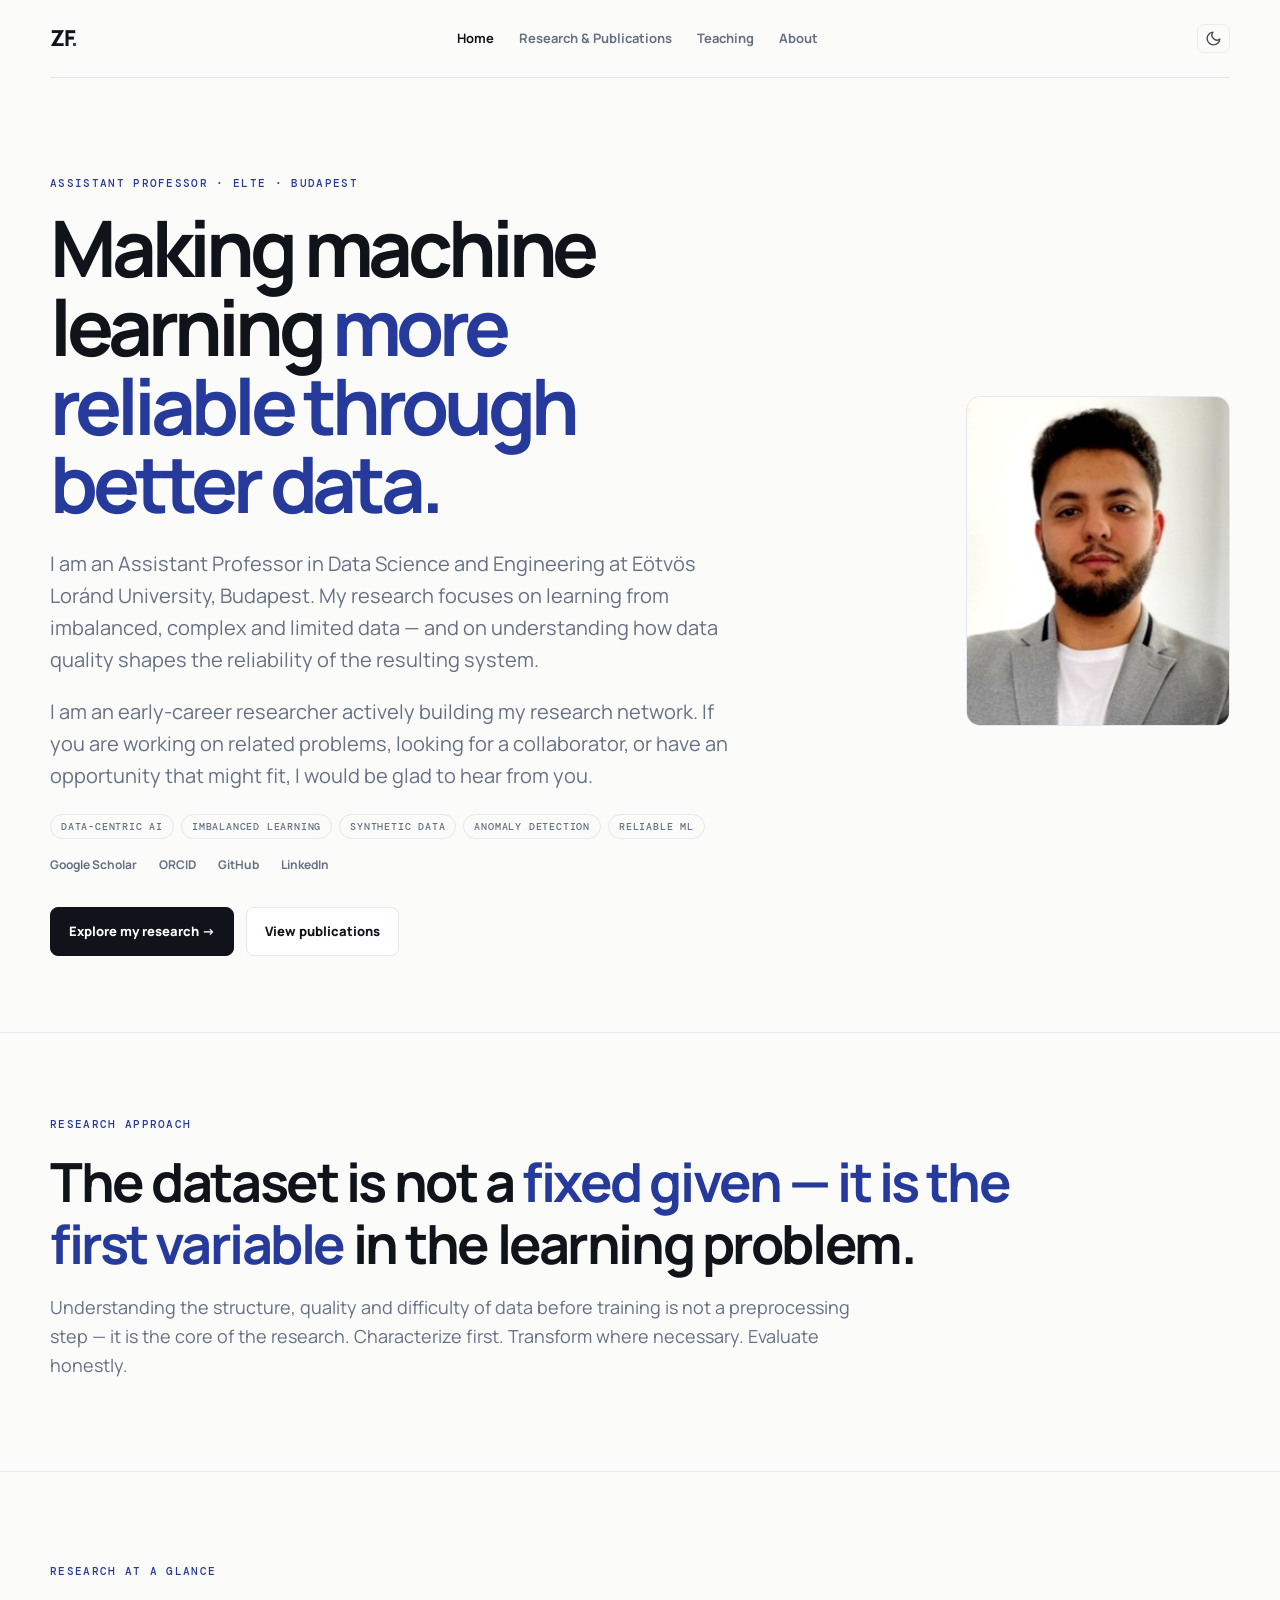
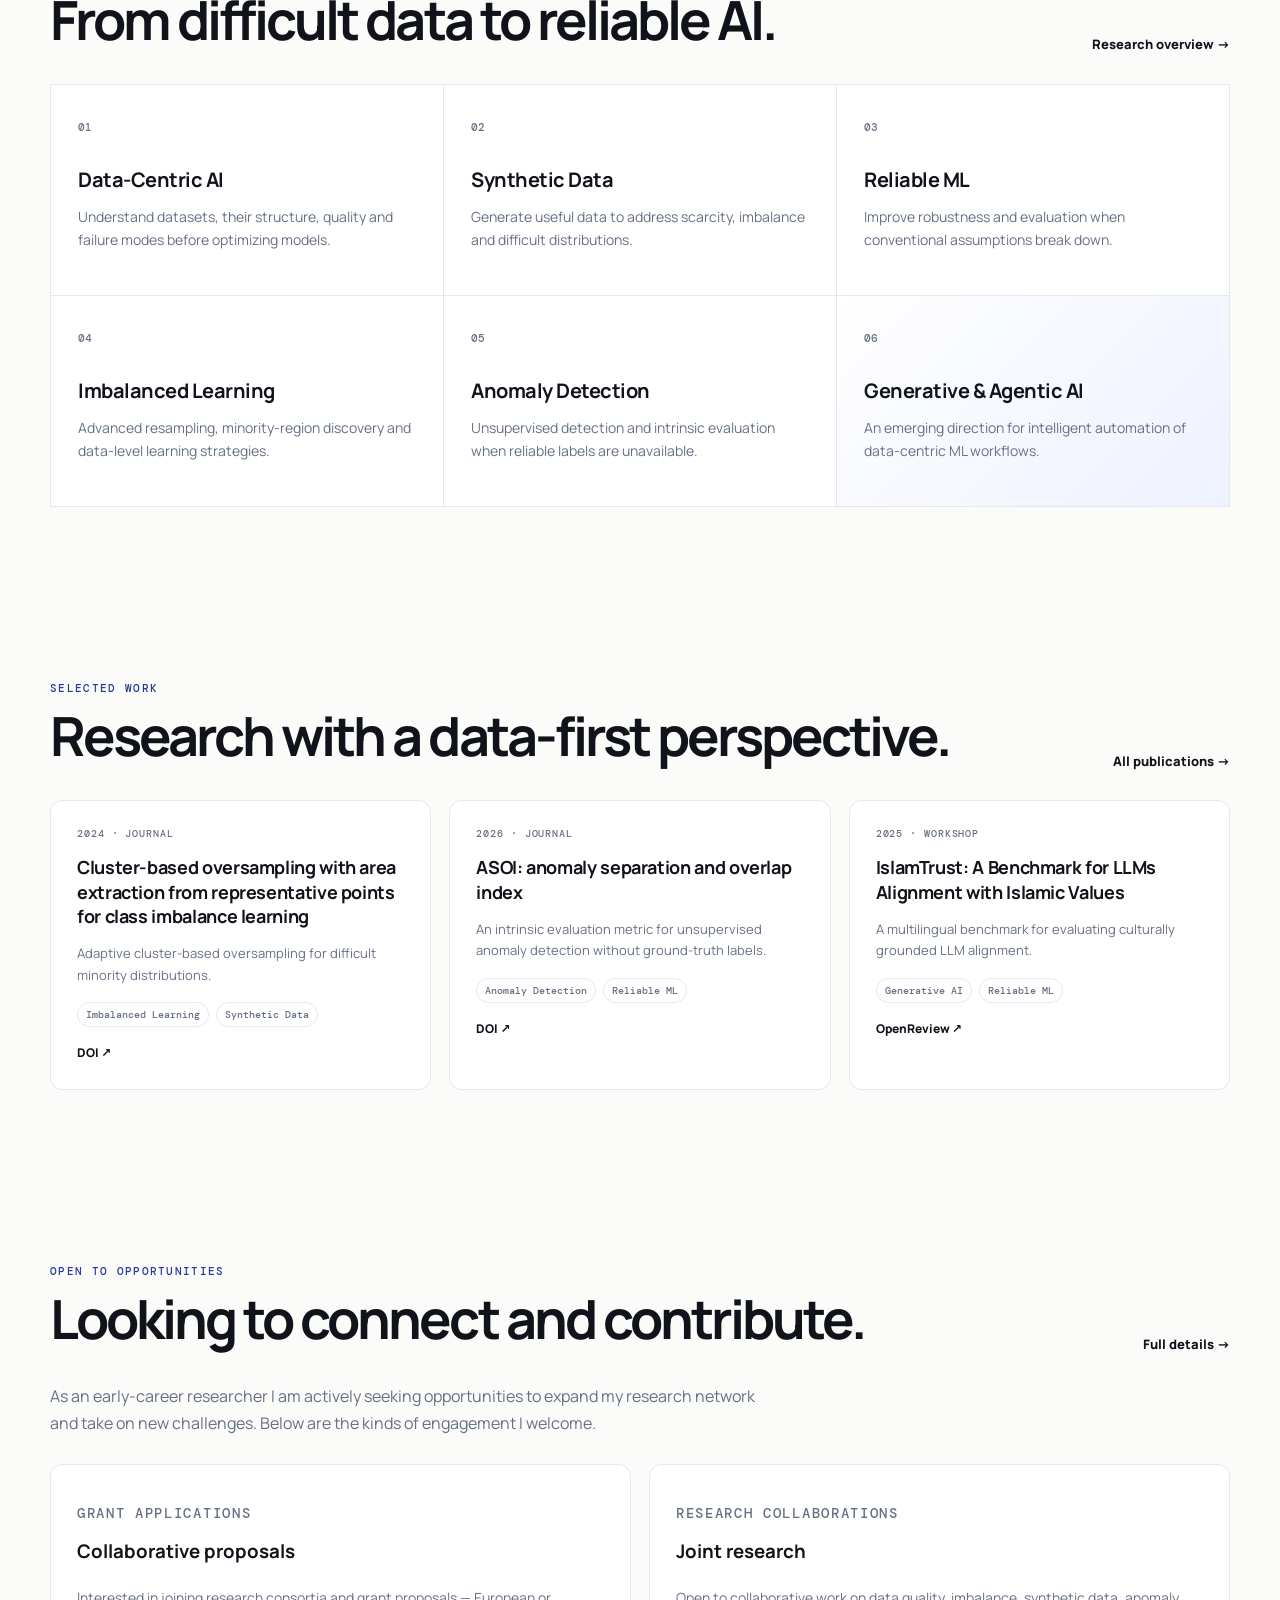
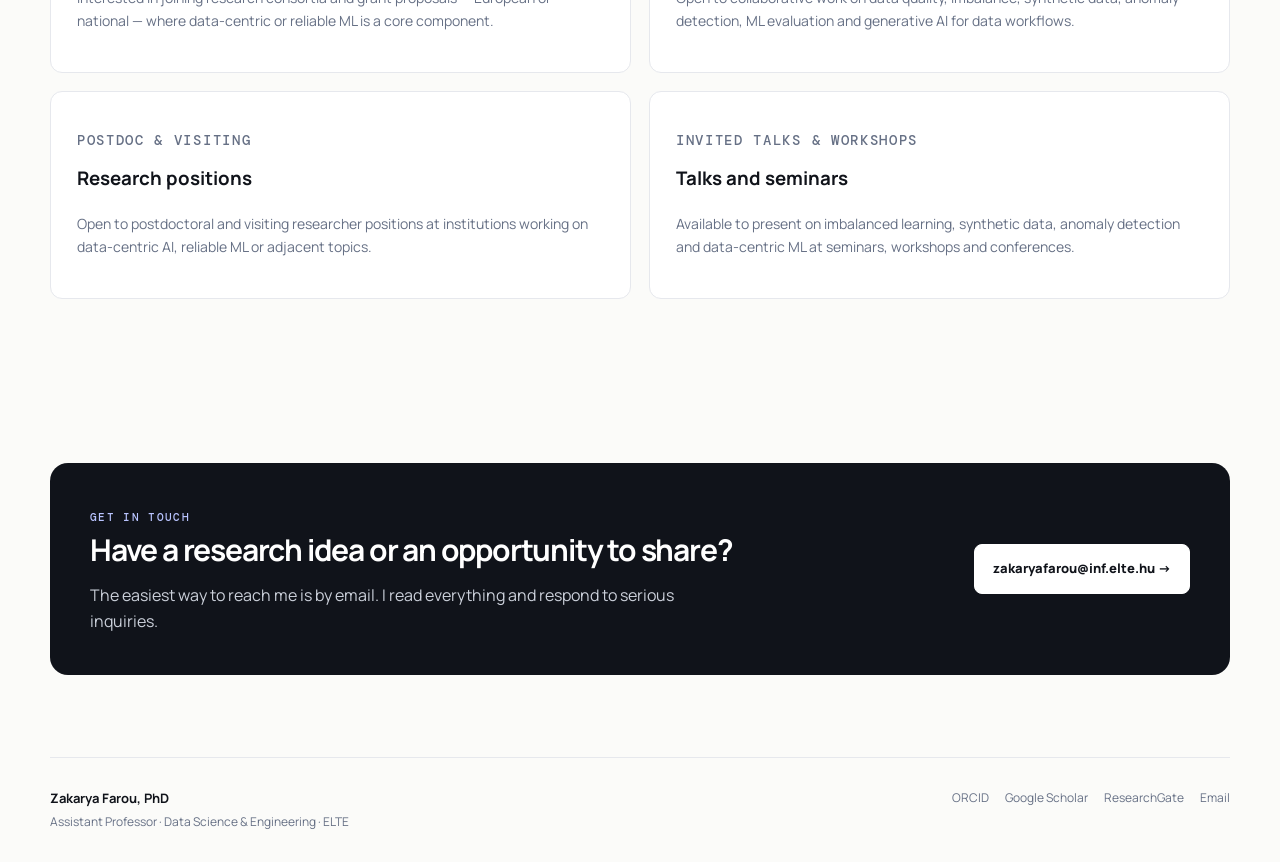
==== commit 5b5f06ae: "modified the homepage" ====
--- a/index.html
+++ b/index.html
@@ -1,6 +1,6 @@
 <!doctype html><html lang="en"><head><meta charset="utf-8"><meta name="viewport" content="width=device-width,initial-scale=1"><title>Zakarya Farou, PhD — Data-Centric & Reliable Machine Learning</title><meta name="description" content="Zakarya Farou is an Assistant Professor in Data Science and Engineering at Eötvös Loránd University (ELTE), Budapest. Early-career researcher in data-centric AI, synthetic data, imbalanced learning, anomaly detection and reliable ML. Open to research collaborations, grant proposals and invited talks."><meta property="og:type" content="website"><meta property="og:title" content="Zakarya Farou, PhD — Data-Centric & Reliable ML"><meta property="og:description" content="Assistant Professor at ELTE Budapest. Research in data-centric AI, synthetic data, imbalanced learning and reliable ML. Open to collaborations, grant proposals and invited talks."><meta property="og:url" content="https://zakaryafarou.github.io/"><meta property="og:image" content="https://zakaryafarou.github.io/assets/images/zakarya-farou.jpg"><meta property="og:site_name" content="Zakarya Farou"><meta name="twitter:card" content="summary_large_image"><meta name="twitter:title" content="Zakarya Farou, PhD"><meta name="twitter:description" content="Assistant Professor at ELTE. Research in data-centric AI, synthetic data, imbalanced learning and reliable ML."><link rel="canonical" href="https://zakaryafarou.github.io/"><link rel="icon" href="data:image/svg+xml,%3Csvg xmlns=%27http://www.w3.org/2000/svg%27 viewBox=%270 0 32 32%27%3E%3Crect width=%2732%27 height=%2732%27 rx=%276%27 fill=%27%23263a9b%27/%3E%3Ctext x=%2716%27 y=%2723%27 font-family=%27system-ui,sans-serif%27 font-size=%2718%27 font-weight=%27600%27 text-anchor=%27middle%27 fill=%27%23fff%27%3EZF%3C/text%3E%3C/svg%3E"><link rel="stylesheet" href="css/site.css"><script>try{var t=localStorage.getItem('theme');if(t)document.documentElement.setAttribute('data-theme',t)}catch(e){}</script><meta name="color-scheme" content="light dark"></head><body><a class="skip-link" href="#main-content">Skip to content</a>
 <header class="nav wrap"><a class="brand" href="index.html">ZF<span>.</span></a><nav><a href="index.html">Home</a><a href="research.html">Research &amp; Publications</a><a href="teaching.html">Teaching</a><a href="about.html">About</a></nav><button type="button" class="theme-toggle" aria-label="Toggle theme"><svg class="icon-sun" width="17" height="17" viewBox="0 0 24 24" fill="none" stroke="currentColor" stroke-width="2" stroke-linecap="round" stroke-linejoin="round" aria-hidden="true"><circle cx="12" cy="12" r="5"/><line x1="12" y1="1" x2="12" y2="3"/><line x1="12" y1="21" x2="12" y2="23"/><line x1="4.22" y1="4.22" x2="5.64" y2="5.64"/><line x1="18.36" y1="18.36" x2="19.78" y2="19.78"/><line x1="1" y1="12" x2="3" y2="12"/><line x1="21" y1="12" x2="23" y2="12"/><line x1="4.22" y1="19.78" x2="5.64" y2="18.36"/><line x1="18.36" y1="5.64" x2="19.78" y2="4.22"/></svg><svg class="icon-moon" width="17" height="17" viewBox="0 0 24 24" fill="none" stroke="currentColor" stroke-width="2" stroke-linecap="round" stroke-linejoin="round" aria-hidden="true"><path d="M21 12.79A9 9 0 1 1 11.21 3 7 7 0 0 0 21 12.79z"/></svg></button><button type="button" class="menu-toggle" aria-label="Menu" aria-expanded="false"><span class="bar"></span><span class="bar"></span><span class="bar"></span></button></header>
-<main id="main-content"><section class="hero wrap"><div><p class="eyebrow">ASSISTANT PROFESSOR · ELTE · BUDAPEST</p><h1>Making machine learning <em>more reliable through better data.</em></h1><p class="lead">I am an Assistant Professor in Data Science and Engineering at Eötvös Loránd University, Budapest. My research asks what happens when the data is difficult — imbalanced, complex, limited, or poorly understood — and how understanding data more deeply makes the resulting learning system more reliable.</p><p class="lead" style="margin-top:8px">I am an early-career researcher actively building my research network. If you are working on related problems, looking for a collaborator, or have an opportunity that might fit, I would be glad to hear from you.</p><div class="actions"><a class="button primary" href="research.html">Research &amp; publications →</a><a class="button secondary" href="about.html#open-to">Opportunities I'm open to</a></div></div><div class="hero-visual"><img class="hero-photo" src="assets/images/zakarya-farou.jpg" alt="Zakarya Farou" width="130" height="130"><div class="hero-stats"><div class="hero-stat"><strong>10+</strong><span>Publications</span></div><div class="hero-stat"><strong>40</strong><span>Theses supervised</span></div><div class="hero-stat"><strong>6</strong><span>Research themes</span></div><div class="hero-stat"><strong>2019–</strong><span>Research since</span></div></div><p class="hero-id-label">ELTE · BUDAPEST · DATA SCIENCE & ENGINEERING</p></div></section>
+<main id="main-content"><section class="hero wrap"><div class="hero-content"><p class="eyebrow">ASSISTANT PROFESSOR · ELTE · BUDAPEST</p><h1>Making machine learning <em>more reliable through better data.</em></h1><p class="lead">I am an Assistant Professor in Data Science and Engineering at Eötvös Loránd University, Budapest. My research focuses on learning from imbalanced, complex and limited data — and on understanding how data quality shapes the reliability of the resulting system.</p><p class="lead" style="margin-top:8px">I am an early-career researcher actively building my research network. If you are working on related problems, looking for a collaborator, or have an opportunity that might fit, I would be glad to hear from you.</p><div class="hero-keywords"><span>Data-Centric AI</span><span>Imbalanced Learning</span><span>Synthetic Data</span><span>Anomaly Detection</span><span>Reliable ML</span></div><nav class="hero-links" aria-label="Academic profiles"><a href="https://scholar.google.com/citations?user=FM-8ArsAAAAJ">Google Scholar</a><a href="https://orcid.org/0000-0003-3996-2656">ORCID</a><a href="https://github.com/zakaryafarou">GitHub</a><a href="https://www.linkedin.com/in/zakaryafarou">LinkedIn</a></nav><div class="actions"><a class="button primary" href="research.html">Explore my research →</a><a class="button secondary" href="research.html#publications">View publications</a></div></div><div class="hero-portrait-wrap"><img class="hero-portrait" src="assets/images/zakarya-farou.jpg" alt="Zakarya Farou" width="260" height="330"></div></section>
 <section class="statement"><div class="wrap"><p class="kicker">RESEARCH APPROACH</p><h2>The dataset is not a <span>fixed given — it is the first variable</span> in the learning problem.</h2><p class="lead" style="font-size:18px;max-width:800px;margin-top:16px">Understanding the structure, quality and difficulty of data before training is not a preprocessing step — it is the core of the research. Characterize first. Transform where necessary. Evaluate honestly.</p></div></section>
 <section class="block wrap"><div class="section-head"><div><p class="kicker">RESEARCH AT A GLANCE</p><h2>From difficult data to reliable AI.</h2></div><a href="research.html">Research overview →</a></div><div class="theme-grid"><a class="theme" href="research.html#data"><small>01</small><h3>Data-Centric AI</h3><p>Understand datasets, their structure, quality and failure modes before optimizing models.</p></a><a class="theme" href="research.html#synthetic"><small>02</small><h3>Synthetic Data</h3><p>Generate useful data to address scarcity, imbalance and difficult distributions.</p></a><a class="theme" href="research.html#reliable"><small>03</small><h3>Reliable ML</h3><p>Improve robustness and evaluation when conventional assumptions break down.</p></a><a class="theme" href="research.html#imbalance"><small>04</small><h3>Imbalanced Learning</h3><p>Advanced resampling, minority-region discovery and data-level learning strategies.</p></a><a class="theme" href="research.html#anomaly"><small>05</small><h3>Anomaly Detection</h3><p>Unsupervised detection and intrinsic evaluation when reliable labels are unavailable.</p></a><a class="theme future" href="research.html#agentic"><small>06</small><h3>Generative &amp; Agentic AI</h3><p>An emerging direction for intelligent automation of data-centric ML workflows.</p></a></div></section>
 <section class="block wrap"><div class="section-head"><div><p class="kicker">SELECTED WORK</p><h2>Research with a data-first perspective.</h2></div><a href="research.html#publications">All publications →</a></div><div class="paper-grid"><article class="paper-card"><div class="paper-meta">2024 · JOURNAL</div><h3>Cluster-based oversampling with area extraction from representative points for class imbalance learning</h3><p>Adaptive cluster-based oversampling for difficult minority distributions.</p><div class="tags"><span class="tag">Imbalanced Learning</span><span class="tag">Synthetic Data</span></div><a class="paper-links" href="https://doi.org/10.1016/j.iswa.2024.200357">DOI ↗</a></article><article class="paper-card"><div class="paper-meta">2026 · JOURNAL</div><h3>ASOI: anomaly separation and overlap index</h3><p>An intrinsic evaluation metric for unsupervised anomaly detection without ground-truth labels.</p><div class="tags"><span class="tag">Anomaly Detection</span><span class="tag">Reliable ML</span></div><a class="paper-links" href="https://doi.org/10.1007/s40747-025-02204-0">DOI ↗</a></article><article class="paper-card"><div class="paper-meta">2025 · WORKSHOP</div><h3>IslamTrust: A Benchmark for LLMs Alignment with Islamic Values</h3><p>A multilingual benchmark for evaluating culturally grounded LLM alignment.</p><div class="tags"><span class="tag">Generative AI</span><span class="tag">Reliable ML</span></div><a class="paper-links" href="https://openreview.net/forum?id=PBcv90iKFB">OpenReview ↗</a></article></div></section>
--- a/css/site.css
+++ b/css/site.css
@@ -1,7 +1,7 @@
 @import url('https://fonts.googleapis.com/css2?family=DM+Mono:wght@400;500&family=Manrope:wght@400;500;600;700;800&display=swap');
 :root{--ink:#10131a;--muted:#667085;--line:#e6e8ed;--paper:#fbfbf9;--card:#fff;--accent:#263a9b;--soft:#eef1ff;--callout-muted:#cbd0da;--max:1180px}
 *{box-sizing:border-box}html{scroll-behavior:smooth}body{margin:0;background:var(--paper);color:var(--ink);font-family:Manrope,system-ui,sans-serif;line-height:1.65}a{color:inherit;text-decoration:none}a:hover{color:var(--accent)}.wrap{width:min(calc(100% - 40px),var(--max));margin:auto}
-.nav{height:78px;border-bottom:1px solid var(--line);display:flex;align-items:center;justify-content:space-between;position:sticky;top:0;background:rgba(251,251,249,.94);backdrop-filter:blur(12px);z-index:10}.brand{font-weight:800;font-size:22px;letter-spacing:-.06em}.brand span{color:var(--accent)}nav{display:flex;gap:25px;align-items:center;font-size:13px;font-weight:700}nav a{color:var(--muted)}nav a.active,nav a:hover{color:var(--ink)}nav .cta{background:var(--ink);color:#fff;padding:10px 15px;border-radius:999px}.hero{padding:88px 0 76px;display:grid;grid-template-columns:1.25fr .75fr;gap:70px;align-items:center}.eyebrow,.kicker{font:500 11px/1.2 'DM Mono',monospace;letter-spacing:.12em;color:var(--accent);text-transform:uppercase}.hero h1{font-size:clamp(44px,6.3vw,78px);line-height:1.01;letter-spacing:-.065em;margin:18px 0 25px;max-width:850px}.hero h1 em{font-style:normal;color:var(--accent)}.lead{font-size:20px;line-height:1.6;color:var(--muted);max-width:720px}.actions{display:flex;gap:12px;margin-top:32px;flex-wrap:wrap}.button{display:inline-flex;align-items:center;gap:10px;padding:13px 18px;border-radius:8px;font-weight:800;font-size:13px;border:1px solid var(--line)}.button.primary{background:var(--ink);color:#fff;border-color:var(--ink)}.button.secondary{background:var(--card)}.hero-visual{min-height:390px;border:1px solid var(--line);border-radius:24px;background:var(--card);padding:30px 25px;display:flex;flex-direction:column;align-items:center;justify-content:center}.statement{border-top:1px solid var(--line);border-bottom:1px solid var(--line);padding:74px 0}.statement h2{font-size:clamp(30px,4.4vw,54px);line-height:1.16;letter-spacing:-.045em;max-width:1000px;margin:18px 0}.statement h2 span{color:var(--accent)}section.block{padding:82px 0}.section-head{display:flex;justify-content:space-between;align-items:end;gap:25px;margin-bottom:28px}.section-head h2,.page-head h1{font-size:clamp(34px,4.5vw,54px);line-height:1.08;letter-spacing:-.055em;margin:8px 0}.section-head>a{font-size:13px;font-weight:800}.theme-grid{display:grid;grid-template-columns:repeat(3,1fr);gap:1px;background:var(--line);border:1px solid var(--line)}.theme{background:var(--card);padding:27px;min-height:210px}.theme small{font:500 11px 'DM Mono';color:var(--muted)}.theme h3{font-size:20px;letter-spacing:-.025em;margin:25px 0 9px}.theme p{font-size:14px;color:var(--muted);margin:0}.theme.future{background:linear-gradient(135deg,var(--card),var(--soft))}.paper-grid{display:grid;grid-template-columns:repeat(3,1fr);gap:18px}.paper-card{background:var(--card);border:1px solid var(--line);padding:26px;border-radius:12px}.paper-meta{font:500 10px 'DM Mono';letter-spacing:.09em;text-transform:uppercase;color:var(--muted)}.paper-card h3{font-size:18px;line-height:1.35;letter-spacing:-.02em;margin:15px 0}.paper-card p{font-size:13px;color:var(--muted)}.tags{display:flex;gap:7px;flex-wrap:wrap;margin:16px 0}.tag{font:500 10px 'DM Mono';border:1px solid var(--line);border-radius:999px;padding:5px 8px;color:var(--muted)}.paper-links{display:flex;gap:12px;font-size:12px;font-weight:800}.callout{background:var(--ink);color:#fff;border-radius:18px;padding:40px;display:flex;justify-content:space-between;gap:30px;align-items:center}.callout h2{margin:0;font-size:30px;letter-spacing:-.04em}.callout p{color:var(--callout-muted);max-width:650px;margin:8px 0 0}.callout .button{background:var(--card);color:var(--ink);border-color:#fff}.page-head{padding:76px 0 48px;border-bottom:1px solid var(--line)}.page-head p{max-width:720px;color:var(--muted);font-size:18px}.research-flow{display:grid;grid-template-columns:repeat(6,1fr);gap:0;margin:35px 0}.flow{padding:20px 13px;border:1px solid var(--line);margin-right:-1px;background:var(--card);min-height:140px}.flow strong{display:block;font-size:13px}.flow span{font-size:11px;color:var(--muted)}.research-section{padding:48px 0;border-bottom:1px solid var(--line);display:grid;grid-template-columns:.7fr 1.3fr;gap:70px}.research-section h2{font-size:28px;letter-spacing:-.035em;margin:0}.research-section p{color:var(--muted)}.project-list{display:grid;gap:16px}.project{background:var(--card);border:1px solid var(--line);padding:27px;border-radius:12px}.project .status{font:500 10px 'DM Mono';text-transform:uppercase;color:var(--accent)}.project h2{margin:10px 0;font-size:24px;letter-spacing:-.03em}.project p{color:var(--muted);max-width:800px}.project-meta{display:flex;gap:25px;flex-wrap:wrap;font-size:12px;color:var(--muted)}.filters{display:flex;gap:9px;flex-wrap:wrap;margin:25px 0}.filter{cursor:pointer;border:1px solid var(--line);background:var(--card);padding:8px 12px;border-radius:999px;font:500 11px 'DM Mono'}.filter.active{background:var(--ink);color:#fff;border-color:var(--ink)}.pub-list{display:grid;gap:0;border-top:1px solid var(--line)}.pub{display:grid;grid-template-columns:75px 1fr auto;gap:25px;padding:27px 0;border-bottom:1px solid var(--line)}.pub-year{font:500 12px 'DM Mono';color:var(--muted)}.pub h2{font-size:19px;line-height:1.35;margin:0 0 8px;letter-spacing:-.025em}.pub .authors,.pub .venue{font-size:13px;color:var(--muted)}.pub-links{display:flex;gap:10px;justify-content:end;font-size:11px;font-weight:800}.bio-grid{display:grid;grid-template-columns:1.2fr .8fr;gap:60px}.profile-box{background:var(--card);border:1px solid var(--line);padding:28px;border-radius:14px}.profile-box dl{display:grid;grid-template-columns:120px 1fr;gap:12px;font-size:13px;margin:0}.profile-box dt{color:var(--muted)}.profile-box dd{margin:0;font-weight:700}.contact-grid{display:grid;grid-template-columns:repeat(2,1fr);gap:18px}.contact-card{background:var(--card);border:1px solid var(--line);padding:26px;border-radius:12px}.contact-card h3{margin-top:0}.contact-card p{color:var(--muted);font-size:14px}.timeline{border-left:1px solid var(--line);margin:20px 0 0 8px}.event{padding:0 0 32px 28px;position:relative}.event:before{content:'';width:9px;height:9px;border-radius:50%;background:var(--accent);position:absolute;left:-5px;top:6px}.event .year{font:500 11px 'DM Mono';color:var(--accent)}footer{border-top:1px solid var(--line);padding:30px 0;margin-top:50px;display:flex;justify-content:space-between;gap:25px;font-size:12px;color:var(--muted)}footer strong{display:block;color:var(--ink);font-size:13px}footer span{display:block;margin-top:3px}.footer-links{display:flex;gap:16px;flex-wrap:wrap}.note{font-size:12px;color:var(--muted);margin-top:25px}.hide{display:none!important}
+.nav{height:78px;border-bottom:1px solid var(--line);display:flex;align-items:center;justify-content:space-between;position:sticky;top:0;background:rgba(251,251,249,.94);backdrop-filter:blur(12px);z-index:10}.brand{font-weight:800;font-size:22px;letter-spacing:-.06em}.brand span{color:var(--accent)}nav{display:flex;gap:25px;align-items:center;font-size:13px;font-weight:700}nav a{color:var(--muted)}nav a.active,nav a:hover{color:var(--ink)}nav .cta{background:var(--ink);color:#fff;padding:10px 15px;border-radius:999px}.hero{padding:88px 0 76px;display:grid;grid-template-columns:1.25fr .75fr;gap:70px;align-items:center}.eyebrow,.kicker{font:500 11px/1.2 'DM Mono',monospace;letter-spacing:.12em;color:var(--accent);text-transform:uppercase}.hero h1{font-size:clamp(44px,6.3vw,78px);line-height:1.01;letter-spacing:-.065em;margin:18px 0 25px;max-width:850px}.hero h1 em{font-style:normal;color:var(--accent)}.lead{font-size:20px;line-height:1.6;color:var(--muted);max-width:720px}.actions{display:flex;gap:12px;margin-top:32px;flex-wrap:wrap}.button{display:inline-flex;align-items:center;gap:10px;padding:13px 18px;border-radius:8px;font-weight:800;font-size:13px;border:1px solid var(--line)}.button.primary{background:var(--ink);color:#fff;border-color:var(--ink)}.button.secondary{background:var(--card)}.hero-portrait-wrap{display:flex;align-items:center;justify-content:flex-end}.statement{border-top:1px solid var(--line);border-bottom:1px solid var(--line);padding:74px 0}.statement h2{font-size:clamp(30px,4.4vw,54px);line-height:1.16;letter-spacing:-.045em;max-width:1000px;margin:18px 0}.statement h2 span{color:var(--accent)}section.block{padding:82px 0}.section-head{display:flex;justify-content:space-between;align-items:end;gap:25px;margin-bottom:28px}.section-head h2,.page-head h1{font-size:clamp(34px,4.5vw,54px);line-height:1.08;letter-spacing:-.055em;margin:8px 0}.section-head>a{font-size:13px;font-weight:800}.theme-grid{display:grid;grid-template-columns:repeat(3,1fr);gap:1px;background:var(--line);border:1px solid var(--line)}.theme{background:var(--card);padding:27px;min-height:210px}.theme small{font:500 11px 'DM Mono';color:var(--muted)}.theme h3{font-size:20px;letter-spacing:-.025em;margin:25px 0 9px}.theme p{font-size:14px;color:var(--muted);margin:0}.theme.future{background:linear-gradient(135deg,var(--card),var(--soft))}.paper-grid{display:grid;grid-template-columns:repeat(3,1fr);gap:18px}.paper-card{background:var(--card);border:1px solid var(--line);padding:26px;border-radius:12px}.paper-meta{font:500 10px 'DM Mono';letter-spacing:.09em;text-transform:uppercase;color:var(--muted)}.paper-card h3{font-size:18px;line-height:1.35;letter-spacing:-.02em;margin:15px 0}.paper-card p{font-size:13px;color:var(--muted)}.tags{display:flex;gap:7px;flex-wrap:wrap;margin:16px 0}.tag{font:500 10px 'DM Mono';border:1px solid var(--line);border-radius:999px;padding:5px 8px;color:var(--muted)}.paper-links{display:flex;gap:12px;font-size:12px;font-weight:800}.callout{background:var(--ink);color:#fff;border-radius:18px;padding:40px;display:flex;justify-content:space-between;gap:30px;align-items:center}.callout h2{margin:0;font-size:30px;letter-spacing:-.04em}.callout p{color:var(--callout-muted);max-width:650px;margin:8px 0 0}.callout .button{background:var(--card);color:var(--ink);border-color:#fff}.page-head{padding:76px 0 48px;border-bottom:1px solid var(--line)}.page-head p{max-width:720px;color:var(--muted);font-size:18px}.research-flow{display:grid;grid-template-columns:repeat(6,1fr);gap:0;margin:35px 0}.flow{padding:20px 13px;border:1px solid var(--line);margin-right:-1px;background:var(--card);min-height:140px}.flow strong{display:block;font-size:13px}.flow span{font-size:11px;color:var(--muted)}.research-section{padding:48px 0;border-bottom:1px solid var(--line);display:grid;grid-template-columns:.7fr 1.3fr;gap:70px}.research-section h2{font-size:28px;letter-spacing:-.035em;margin:0}.research-section p{color:var(--muted)}.project-list{display:grid;gap:16px}.project{background:var(--card);border:1px solid var(--line);padding:27px;border-radius:12px}.project .status{font:500 10px 'DM Mono';text-transform:uppercase;color:var(--accent)}.project h2{margin:10px 0;font-size:24px;letter-spacing:-.03em}.project p{color:var(--muted);max-width:800px}.project-meta{display:flex;gap:25px;flex-wrap:wrap;font-size:12px;color:var(--muted)}.filters{display:flex;gap:9px;flex-wrap:wrap;margin:25px 0}.filter{cursor:pointer;border:1px solid var(--line);background:var(--card);padding:8px 12px;border-radius:999px;font:500 11px 'DM Mono'}.filter.active{background:var(--ink);color:#fff;border-color:var(--ink)}.pub-list{display:grid;gap:0;border-top:1px solid var(--line)}.pub{display:grid;grid-template-columns:75px 1fr auto;gap:25px;padding:27px 0;border-bottom:1px solid var(--line)}.pub-year{font:500 12px 'DM Mono';color:var(--muted)}.pub h2{font-size:19px;line-height:1.35;margin:0 0 8px;letter-spacing:-.025em}.pub .authors,.pub .venue{font-size:13px;color:var(--muted)}.pub-links{display:flex;gap:10px;justify-content:end;font-size:11px;font-weight:800}.bio-grid{display:grid;grid-template-columns:1.2fr .8fr;gap:60px}.profile-box{background:var(--card);border:1px solid var(--line);padding:28px;border-radius:14px}.profile-box dl{display:grid;grid-template-columns:120px 1fr;gap:12px;font-size:13px;margin:0}.profile-box dt{color:var(--muted)}.profile-box dd{margin:0;font-weight:700}.contact-grid{display:grid;grid-template-columns:repeat(2,1fr);gap:18px}.contact-card{background:var(--card);border:1px solid var(--line);padding:26px;border-radius:12px}.contact-card h3{margin-top:0}.contact-card p{color:var(--muted);font-size:14px}.timeline{border-left:1px solid var(--line);margin:20px 0 0 8px}.event{padding:0 0 32px 28px;position:relative}.event:before{content:'';width:9px;height:9px;border-radius:50%;background:var(--accent);position:absolute;left:-5px;top:6px}.event .year{font:500 11px 'DM Mono';color:var(--accent)}footer{border-top:1px solid var(--line);padding:30px 0;margin-top:50px;display:flex;justify-content:space-between;gap:25px;font-size:12px;color:var(--muted)}footer strong{display:block;color:var(--ink);font-size:13px}footer span{display:block;margin-top:3px}.footer-links{display:flex;gap:16px;flex-wrap:wrap}.note{font-size:12px;color:var(--muted);margin-top:25px}.hide{display:none!important}
 /* Theme toggle */
 .theme-toggle{background:none;border:1px solid var(--line);cursor:pointer;padding:5px 7px;color:var(--ink);display:flex;align-items:center;justify-content:center;border-radius:7px;opacity:.75;transition:opacity .15s,border-color .15s;flex-shrink:0}
 .theme-toggle:hover{opacity:1}
@@ -21,13 +21,13 @@
 .menu-toggle.open .bar:nth-child(1){transform:translateY(7px) rotate(45deg)}
 .menu-toggle.open .bar:nth-child(2){opacity:0;transform:scaleX(0)}
 .menu-toggle.open .bar:nth-child(3){transform:translateY(-7px) rotate(-45deg)}
-@media(max-width:900px){nav{gap:12px}.nav{padding:0 20px}.hero{grid-template-columns:1fr;gap:35px}.hero-visual{min-height:300px}.theme-grid,.paper-grid{grid-template-columns:1fr 1fr}.research-flow{grid-template-columns:repeat(3,1fr)}.research-section,.bio-grid{grid-template-columns:1fr;gap:25px}.pub{grid-template-columns:55px 1fr}.pub-links{grid-column:2;justify-content:start}.contact-grid{grid-template-columns:1fr}}
+@media(max-width:900px){nav{gap:12px}.nav{padding:0 20px}.hero{grid-template-columns:1fr;gap:35px}.hero-portrait{max-width:210px;height:265px}.hero-portrait-wrap{justify-content:center}.theme-grid,.paper-grid{grid-template-columns:1fr 1fr}.research-flow{grid-template-columns:repeat(3,1fr)}.research-section,.bio-grid{grid-template-columns:1fr;gap:25px}.pub{grid-template-columns:55px 1fr}.pub-links{grid-column:2;justify-content:start}.contact-grid{grid-template-columns:1fr}}
 @media(max-width:650px){
 .menu-toggle{display:flex}
 nav{display:none;flex-direction:column;gap:2px;position:fixed;top:78px;left:0;right:0;background:rgba(251,251,249,.98);border-bottom:1px solid var(--line);padding:10px 20px 16px;z-index:20;backdrop-filter:blur(12px)}
 nav.open{display:flex}
 nav .cta{margin-top:6px;align-self:flex-start}
-.wrap{width:min(calc(100% - 28px),var(--max))}.hero{padding:58px 0}.hero h1{font-size:44px}.theme-grid,.paper-grid{grid-template-columns:1fr}.statement{padding:55px 0}.section-head{display:block}.research-flow{grid-template-columns:1fr 1fr}.flow{min-height:110px}.callout{display:block;padding:28px}.callout .button{margin-top:20px}footer{display:block}.footer-links{margin-top:15px}}
+.wrap{width:min(calc(100% - 28px),var(--max))}.hero{padding:58px 0}.hero h1{font-size:44px}.hero-portrait{max-width:160px;height:200px}.theme-grid,.paper-grid{grid-template-columns:1fr}.statement{padding:55px 0}.section-head{display:block}.research-flow{grid-template-columns:1fr 1fr}.flow{min-height:110px}.callout{display:block;padding:28px}.callout .button{margin-top:20px}footer{display:block}.footer-links{margin-top:15px}}
 
 /* Profile photo */
 .profile-photo {
@@ -42,12 +42,12 @@
   border-radius: 50%;
   border: 4px solid rgba(30, 42, 110, 0.10);
 }
-.hero-photo{display:block;width:130px;height:130px;object-fit:cover;border-radius:50%;border:3px solid rgba(38,58,155,.12);box-shadow:0 6px 20px rgba(16,19,26,.1);margin:0 auto 22px}
-.hero-stats{display:grid;grid-template-columns:1fr 1fr;gap:1px;background:var(--line);border:1px solid var(--line);border-radius:10px;overflow:hidden;width:100%;margin-bottom:16px}
-.hero-stat{background:var(--card);padding:16px;text-align:center}
-.hero-stat strong{display:block;font-size:24px;font-weight:800;letter-spacing:-.04em;color:var(--ink)}
-.hero-stat span{font:500 9px/1.4 'DM Mono';text-transform:uppercase;letter-spacing:.08em;color:var(--muted);display:block;margin-top:3px}
-.hero-id-label{font:500 10px 'DM Mono';letter-spacing:.1em;color:var(--muted);text-align:center}
+.hero-portrait{display:block;width:100%;max-width:264px;height:330px;object-fit:cover;object-position:center top;border-radius:14px;border:1px solid var(--line)}
+.hero-keywords{display:flex;flex-wrap:wrap;gap:7px;margin:22px 0 0}
+.hero-keywords span{font:500 10px 'DM Mono';letter-spacing:.08em;text-transform:uppercase;border:1px solid var(--line);border-radius:999px;padding:5px 10px;color:var(--muted)}
+.hero-links{display:flex;gap:22px;flex-wrap:wrap;margin:16px 0 0;font-size:12px;font-weight:700;list-style:none;padding:0}
+.hero-links a{color:var(--muted)}
+.hero-links a:hover{color:var(--accent)}
 
 /* Research evolution timeline */
 .evolution-block{padding-top:5.5rem}.evolution-intro{max-width:430px;color:var(--muted);line-height:1.7}.evolution-timeline{position:relative;margin-top:3rem;padding-left:150px}.evolution-timeline:before{content:"";position:absolute;left:118px;top:8px;bottom:8px;width:1px;background:var(--line)}.evolution-item{position:relative;display:grid;grid-template-columns:1fr;gap:.7rem;padding:0 0 2.7rem}.evolution-year{position:absolute;left:-150px;top:0;width:105px;text-align:right;font-size:.72rem;letter-spacing:.12em;font-weight:700;color:var(--muted)}.evolution-dot{position:absolute;left:-36px;top:3px;width:10px;height:10px;border:2px solid var(--ink);background:var(--paper);border-radius:50%;box-sizing:border-box}.evolution-card{border:1px solid var(--line);background:var(--card);padding:1.35rem 1.5rem}.evolution-card span{font-size:.68rem;letter-spacing:.14em;font-weight:700;color:var(--accent)}.evolution-card h3{margin:.45rem 0 .6rem;font-size:1.15rem;line-height:1.3}.evolution-card p{margin:0;max-width:760px;color:var(--muted);line-height:1.7}.evolution-item.current .evolution-card{border-color:var(--accent);box-shadow:inset 3px 0 0 var(--accent)}.evolution-item.current .evolution-dot{background:var(--accent);border-color:var(--accent)}.evolution-item.emerging .evolution-card{border-style:dashed}.evolution-item.emerging .evolution-dot{border-color:var(--accent)}
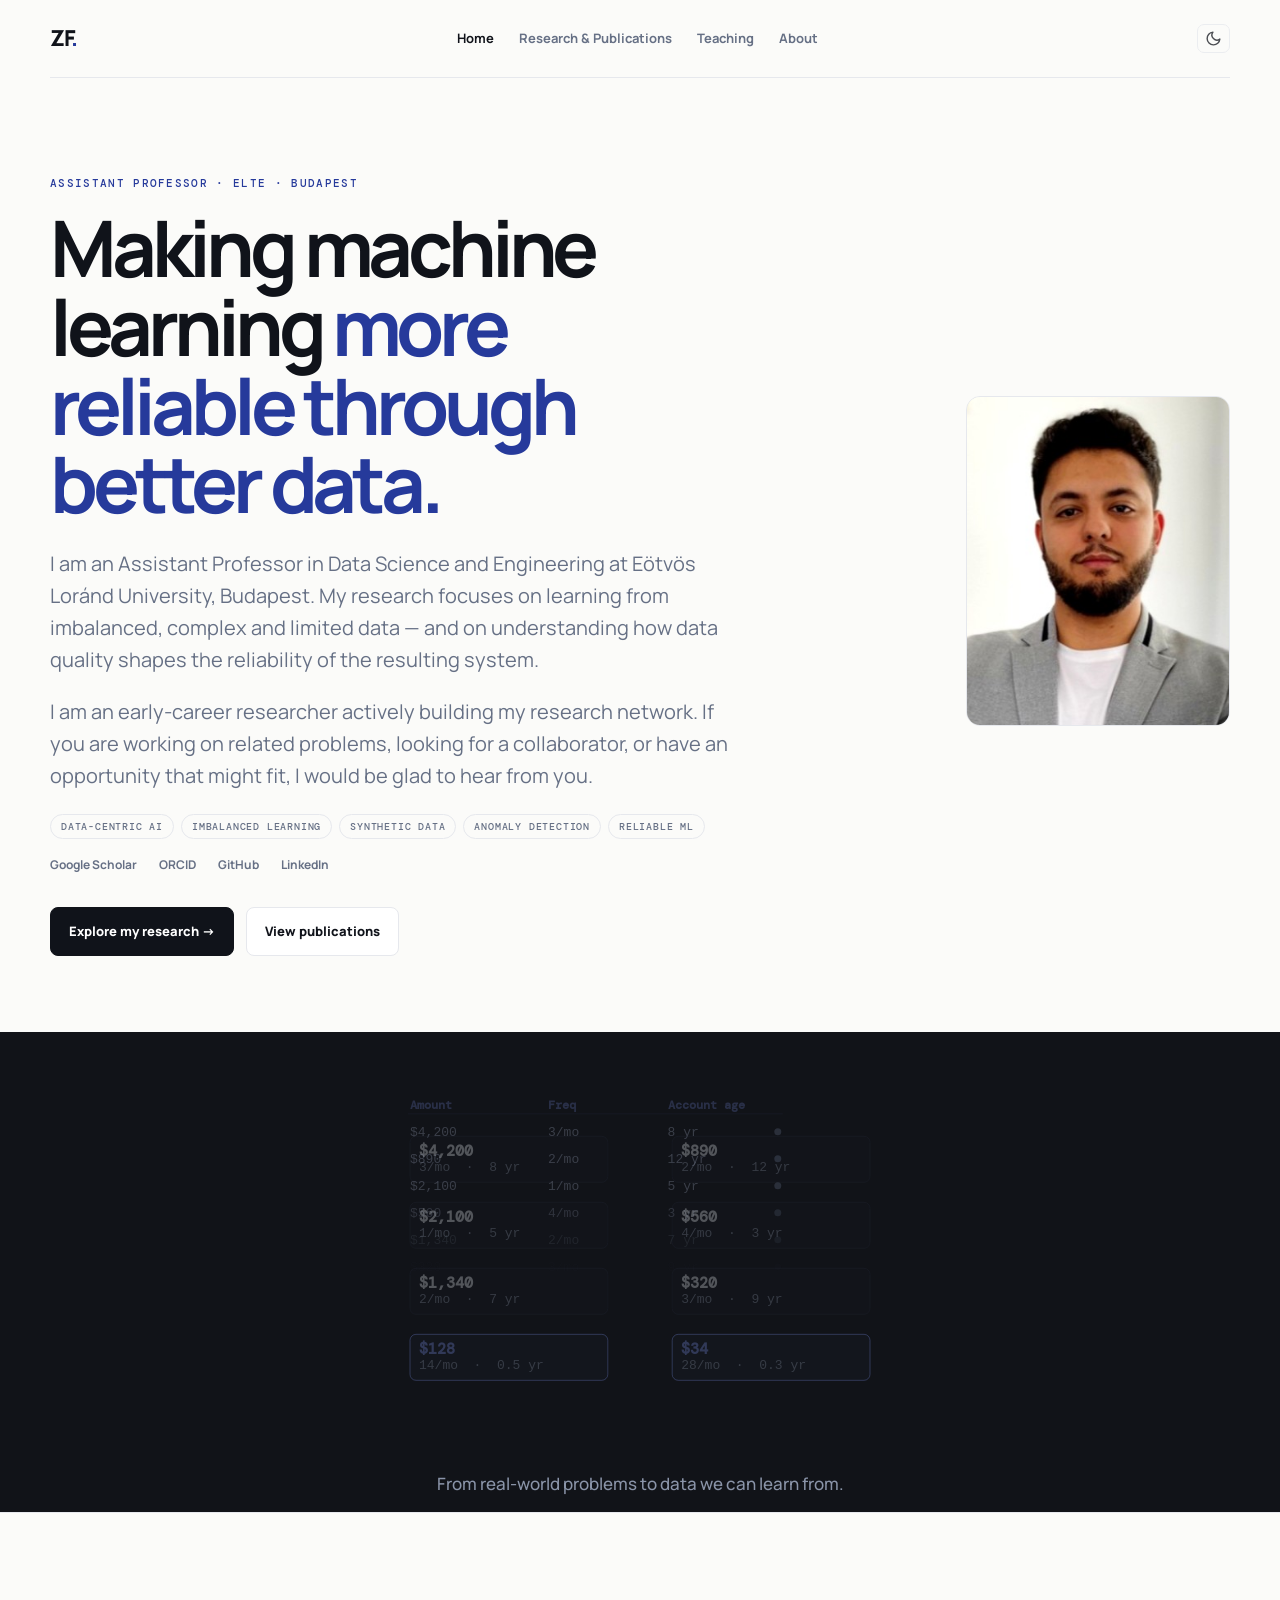
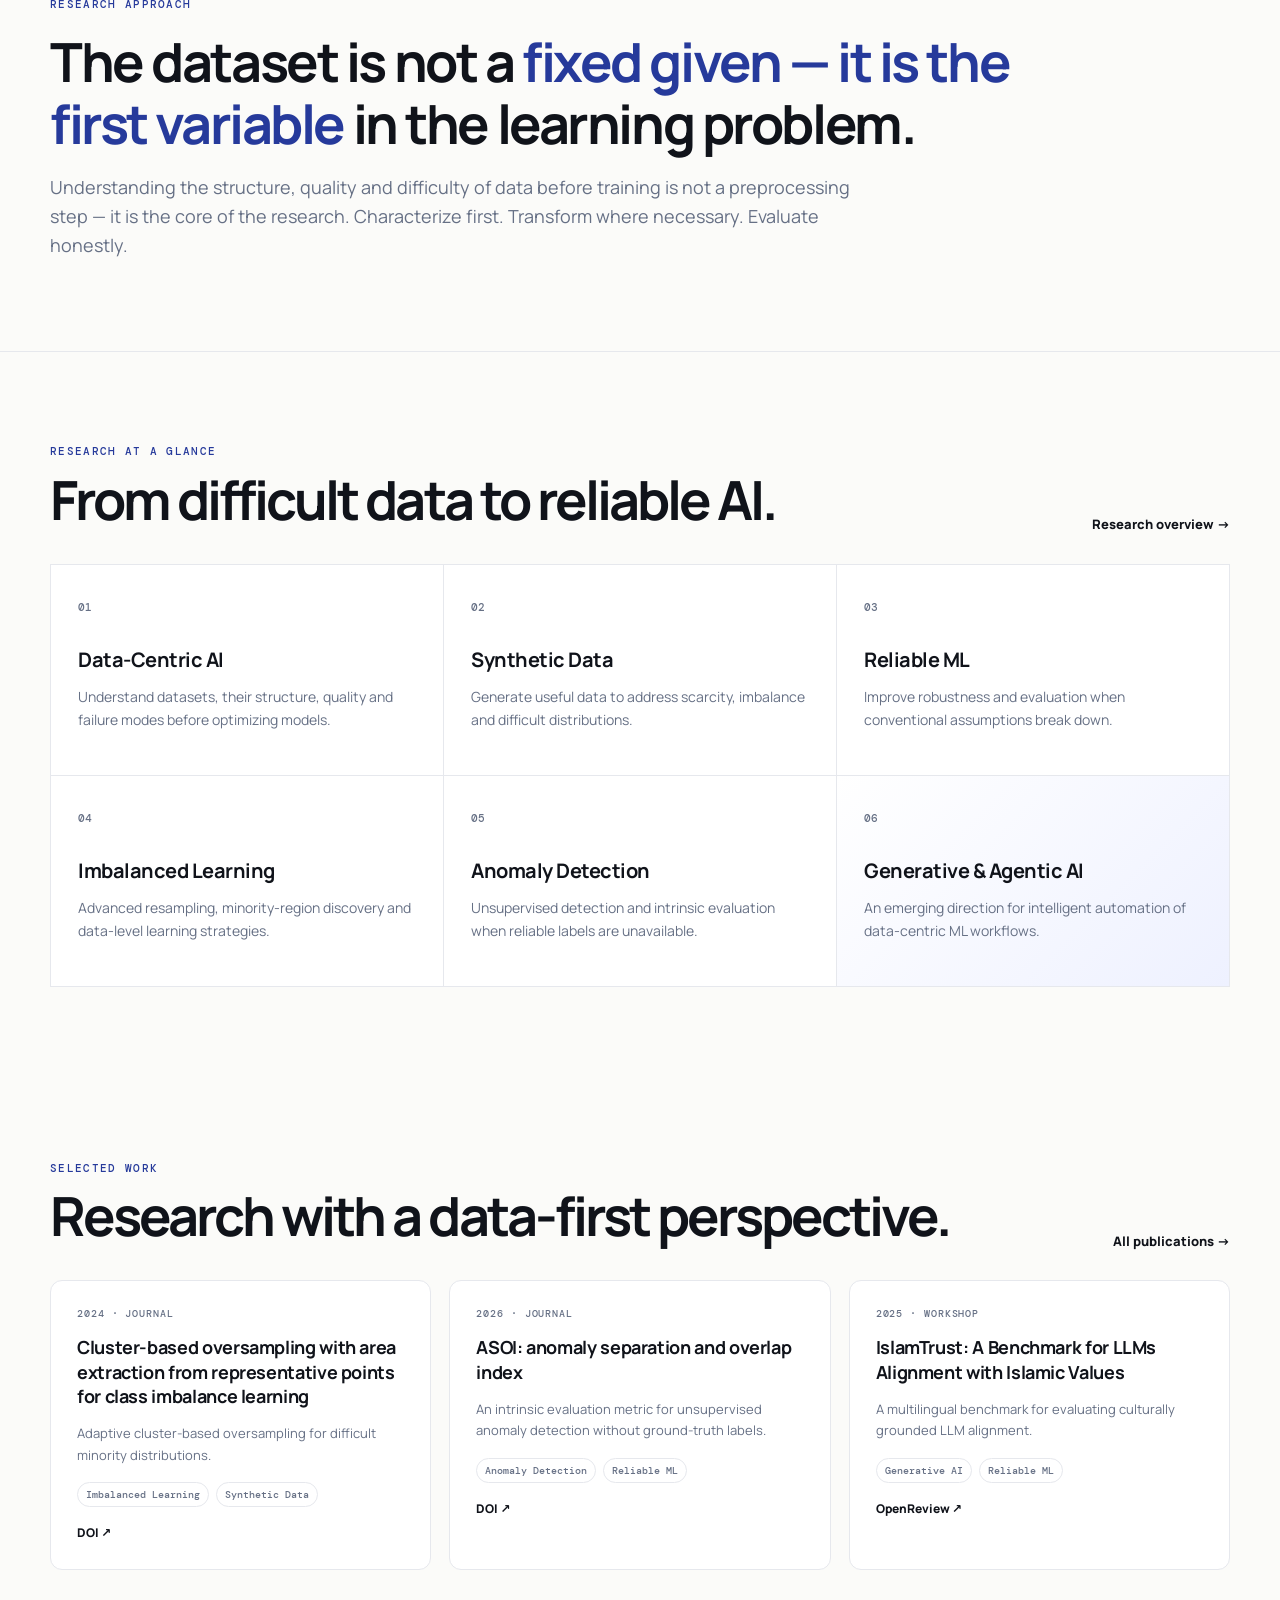
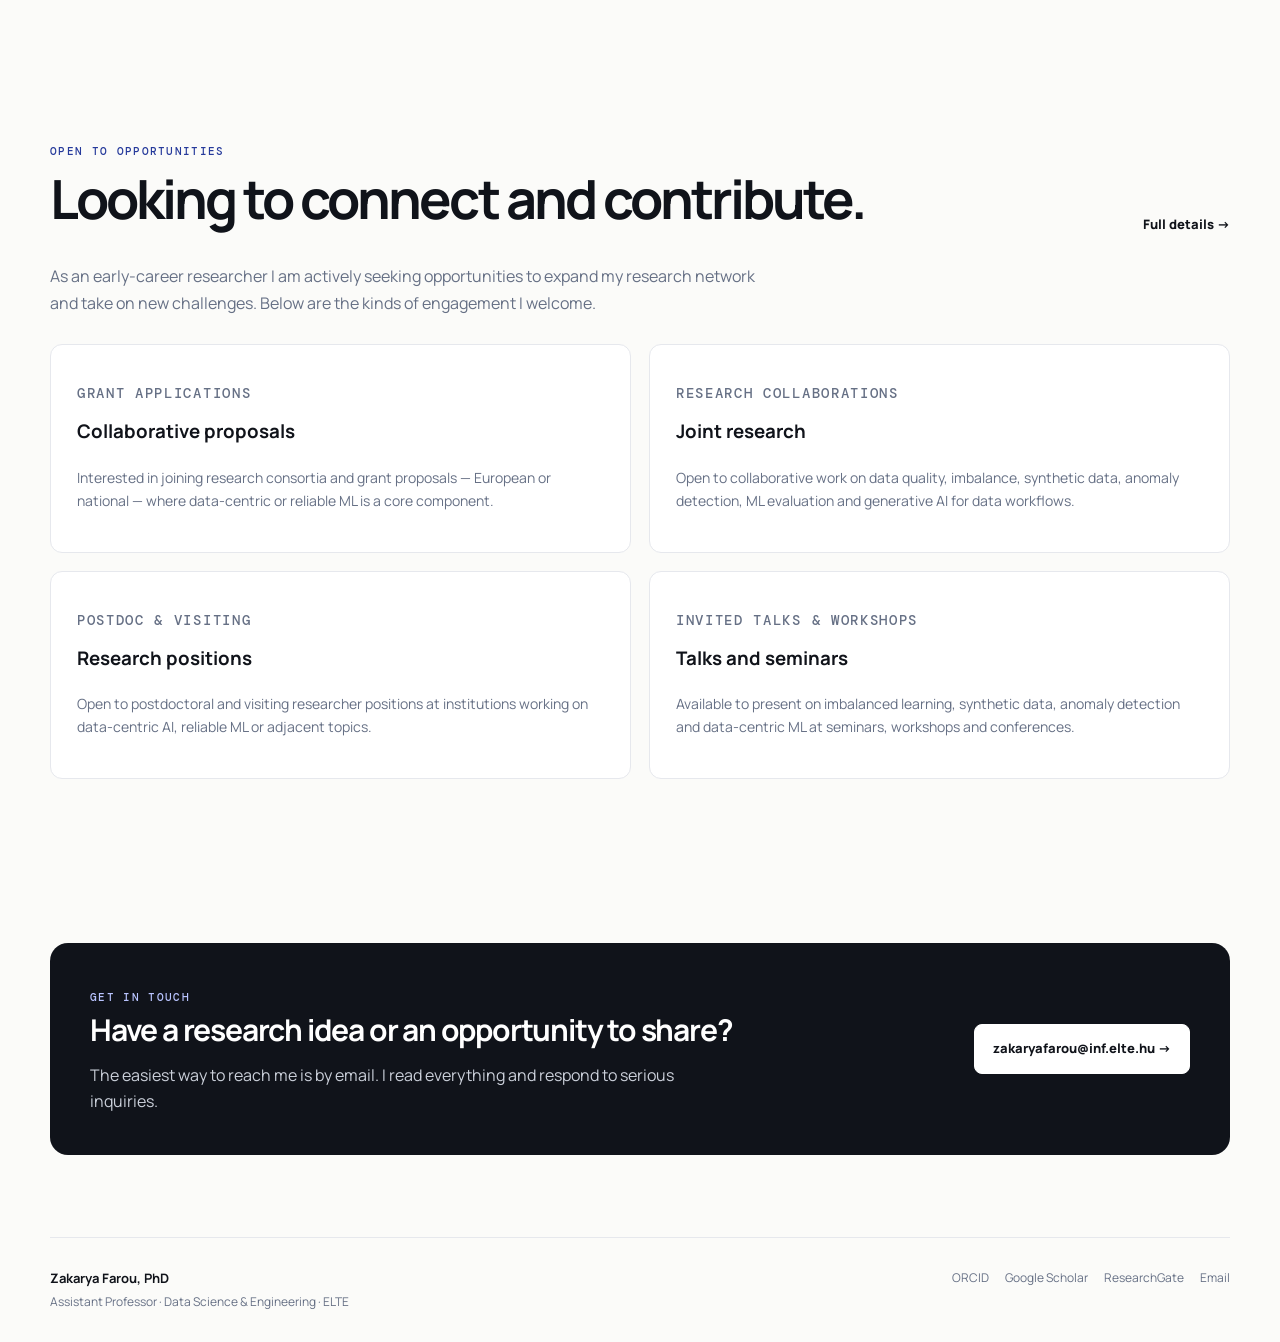
==== commit 2b4f8f59: "added animated example" ====
--- a/index.html
+++ b/index.html
@@ -1,6 +1,7 @@
 <!doctype html><html lang="en"><head><meta charset="utf-8"><meta name="viewport" content="width=device-width,initial-scale=1"><title>Zakarya Farou, PhD — Data-Centric & Reliable Machine Learning</title><meta name="description" content="Zakarya Farou is an Assistant Professor in Data Science and Engineering at Eötvös Loránd University (ELTE), Budapest. Early-career researcher in data-centric AI, synthetic data, imbalanced learning, anomaly detection and reliable ML. Open to research collaborations, grant proposals and invited talks."><meta property="og:type" content="website"><meta property="og:title" content="Zakarya Farou, PhD — Data-Centric & Reliable ML"><meta property="og:description" content="Assistant Professor at ELTE Budapest. Research in data-centric AI, synthetic data, imbalanced learning and reliable ML. Open to collaborations, grant proposals and invited talks."><meta property="og:url" content="https://zakaryafarou.github.io/"><meta property="og:image" content="https://zakaryafarou.github.io/assets/images/zakarya-farou.jpg"><meta property="og:site_name" content="Zakarya Farou"><meta name="twitter:card" content="summary_large_image"><meta name="twitter:title" content="Zakarya Farou, PhD"><meta name="twitter:description" content="Assistant Professor at ELTE. Research in data-centric AI, synthetic data, imbalanced learning and reliable ML."><link rel="canonical" href="https://zakaryafarou.github.io/"><link rel="icon" href="data:image/svg+xml,%3Csvg xmlns=%27http://www.w3.org/2000/svg%27 viewBox=%270 0 32 32%27%3E%3Crect width=%2732%27 height=%2732%27 rx=%276%27 fill=%27%23263a9b%27/%3E%3Ctext x=%2716%27 y=%2723%27 font-family=%27system-ui,sans-serif%27 font-size=%2718%27 font-weight=%27600%27 text-anchor=%27middle%27 fill=%27%23fff%27%3EZF%3C/text%3E%3C/svg%3E"><link rel="stylesheet" href="css/site.css"><script>try{var t=localStorage.getItem('theme');if(t)document.documentElement.setAttribute('data-theme',t)}catch(e){}</script><meta name="color-scheme" content="light dark"></head><body><a class="skip-link" href="#main-content">Skip to content</a>
 <header class="nav wrap"><a class="brand" href="index.html">ZF<span>.</span></a><nav><a href="index.html">Home</a><a href="research.html">Research &amp; Publications</a><a href="teaching.html">Teaching</a><a href="about.html">About</a></nav><button type="button" class="theme-toggle" aria-label="Toggle theme"><svg class="icon-sun" width="17" height="17" viewBox="0 0 24 24" fill="none" stroke="currentColor" stroke-width="2" stroke-linecap="round" stroke-linejoin="round" aria-hidden="true"><circle cx="12" cy="12" r="5"/><line x1="12" y1="1" x2="12" y2="3"/><line x1="12" y1="21" x2="12" y2="23"/><line x1="4.22" y1="4.22" x2="5.64" y2="5.64"/><line x1="18.36" y1="18.36" x2="19.78" y2="19.78"/><line x1="1" y1="12" x2="3" y2="12"/><line x1="21" y1="12" x2="23" y2="12"/><line x1="4.22" y1="19.78" x2="5.64" y2="18.36"/><line x1="18.36" y1="5.64" x2="19.78" y2="4.22"/></svg><svg class="icon-moon" width="17" height="17" viewBox="0 0 24 24" fill="none" stroke="currentColor" stroke-width="2" stroke-linecap="round" stroke-linejoin="round" aria-hidden="true"><path d="M21 12.79A9 9 0 1 1 11.21 3 7 7 0 0 0 21 12.79z"/></svg></button><button type="button" class="menu-toggle" aria-label="Menu" aria-expanded="false"><span class="bar"></span><span class="bar"></span><span class="bar"></span></button></header>
 <main id="main-content"><section class="hero wrap"><div class="hero-content"><p class="eyebrow">ASSISTANT PROFESSOR · ELTE · BUDAPEST</p><h1>Making machine learning <em>more reliable through better data.</em></h1><p class="lead">I am an Assistant Professor in Data Science and Engineering at Eötvös Loránd University, Budapest. My research focuses on learning from imbalanced, complex and limited data — and on understanding how data quality shapes the reliability of the resulting system.</p><p class="lead" style="margin-top:8px">I am an early-career researcher actively building my research network. If you are working on related problems, looking for a collaborator, or have an opportunity that might fit, I would be glad to hear from you.</p><div class="hero-keywords"><span>Data-Centric AI</span><span>Imbalanced Learning</span><span>Synthetic Data</span><span>Anomaly Detection</span><span>Reliable ML</span></div><nav class="hero-links" aria-label="Academic profiles"><a href="https://scholar.google.com/citations?user=FM-8ArsAAAAJ">Google Scholar</a><a href="https://orcid.org/0000-0003-3996-2656">ORCID</a><a href="https://github.com/zakaryafarou">GitHub</a><a href="https://www.linkedin.com/in/zakaryafarou">LinkedIn</a></nav><div class="actions"><a class="button primary" href="research.html">Explore my research →</a><a class="button secondary" href="research.html#publications">View publications</a></div></div><div class="hero-portrait-wrap"><img class="hero-portrait" src="assets/images/zakarya-farou.jpg" alt="Zakarya Farou" width="260" height="330"></div></section>
+<section class="research-showcase" aria-label="Animated research showcase"><canvas id="research-canvas" role="img" aria-label="Animation illustrating research themes: imbalanced dot clouds, improved decision boundaries through synthetic data, semantic network, and research identity."></canvas><noscript><p style="padding:2rem 1rem;text-align:center;color:#8a94a8;font-family:Manrope,sans-serif;font-size:14px">Research showcase animation requires JavaScript.</p></noscript></section>
 <section class="statement"><div class="wrap"><p class="kicker">RESEARCH APPROACH</p><h2>The dataset is not a <span>fixed given — it is the first variable</span> in the learning problem.</h2><p class="lead" style="font-size:18px;max-width:800px;margin-top:16px">Understanding the structure, quality and difficulty of data before training is not a preprocessing step — it is the core of the research. Characterize first. Transform where necessary. Evaluate honestly.</p></div></section>
 <section class="block wrap"><div class="section-head"><div><p class="kicker">RESEARCH AT A GLANCE</p><h2>From difficult data to reliable AI.</h2></div><a href="research.html">Research overview →</a></div><div class="theme-grid"><a class="theme" href="research.html#data"><small>01</small><h3>Data-Centric AI</h3><p>Understand datasets, their structure, quality and failure modes before optimizing models.</p></a><a class="theme" href="research.html#synthetic"><small>02</small><h3>Synthetic Data</h3><p>Generate useful data to address scarcity, imbalance and difficult distributions.</p></a><a class="theme" href="research.html#reliable"><small>03</small><h3>Reliable ML</h3><p>Improve robustness and evaluation when conventional assumptions break down.</p></a><a class="theme" href="research.html#imbalance"><small>04</small><h3>Imbalanced Learning</h3><p>Advanced resampling, minority-region discovery and data-level learning strategies.</p></a><a class="theme" href="research.html#anomaly"><small>05</small><h3>Anomaly Detection</h3><p>Unsupervised detection and intrinsic evaluation when reliable labels are unavailable.</p></a><a class="theme future" href="research.html#agentic"><small>06</small><h3>Generative &amp; Agentic AI</h3><p>An emerging direction for intelligent automation of data-centric ML workflows.</p></a></div></section>
 <section class="block wrap"><div class="section-head"><div><p class="kicker">SELECTED WORK</p><h2>Research with a data-first perspective.</h2></div><a href="research.html#publications">All publications →</a></div><div class="paper-grid"><article class="paper-card"><div class="paper-meta">2024 · JOURNAL</div><h3>Cluster-based oversampling with area extraction from representative points for class imbalance learning</h3><p>Adaptive cluster-based oversampling for difficult minority distributions.</p><div class="tags"><span class="tag">Imbalanced Learning</span><span class="tag">Synthetic Data</span></div><a class="paper-links" href="https://doi.org/10.1016/j.iswa.2024.200357">DOI ↗</a></article><article class="paper-card"><div class="paper-meta">2026 · JOURNAL</div><h3>ASOI: anomaly separation and overlap index</h3><p>An intrinsic evaluation metric for unsupervised anomaly detection without ground-truth labels.</p><div class="tags"><span class="tag">Anomaly Detection</span><span class="tag">Reliable ML</span></div><a class="paper-links" href="https://doi.org/10.1007/s40747-025-02204-0">DOI ↗</a></article><article class="paper-card"><div class="paper-meta">2025 · WORKSHOP</div><h3>IslamTrust: A Benchmark for LLMs Alignment with Islamic Values</h3><p>A multilingual benchmark for evaluating culturally grounded LLM alignment.</p><div class="tags"><span class="tag">Generative AI</span><span class="tag">Reliable ML</span></div><a class="paper-links" href="https://openreview.net/forum?id=PBcv90iKFB">OpenReview ↗</a></article></div></section>
@@ -8,4 +9,4 @@
 <section class="block wrap"><div class="callout"><div><p class="kicker" style="color:#b9c4ff">GET IN TOUCH</p><h2>Have a research idea or an opportunity to share?</h2><p>The easiest way to reach me is by email. I read everything and respond to serious inquiries.</p></div><a class="button" href="mailto:zakaryafarou@inf.elte.hu">zakaryafarou@inf.elte.hu →</a></div></section>
 </main>
 <footer class="wrap"><div><strong>Zakarya Farou, PhD</strong><span>Assistant Professor · Data Science &amp; Engineering · ELTE</span></div><div class="footer-links"><a href="https://orcid.org/0000-0003-3996-2656">ORCID</a><a href="https://scholar.google.com/citations?user=FM-8ArsAAAAJ">Google Scholar</a><a href="https://www.researchgate.net/profile/Zakarya-Farou">ResearchGate</a><a href="mailto:zakaryafarou@inf.elte.hu">Email</a></div></footer>
-<script src="js/site.js"></script></body></html>
+<script src="js/site.js"></script><script src="js/research-animation.js"></script></body></html>
--- a/css/site.css
+++ b/css/site.css
@@ -84,3 +84,6 @@
 :root[data-theme="dark"] .callout .button{background:#fff;color:#10131a;border-color:#fff}
 :root[data-theme="dark"] .pub.selected{background:linear-gradient(90deg,rgba(123,143,232,.15),transparent)}
 :root[data-theme="dark"] .filter.active{background:var(--accent);border-color:var(--accent)}
+/* Research showcase — full-bleed dark canvas section */
+.research-showcase{background:#111318;overflow:hidden;margin:0;padding:0;display:block}
+.research-showcase canvas{display:block;width:100%;vertical-align:top}
